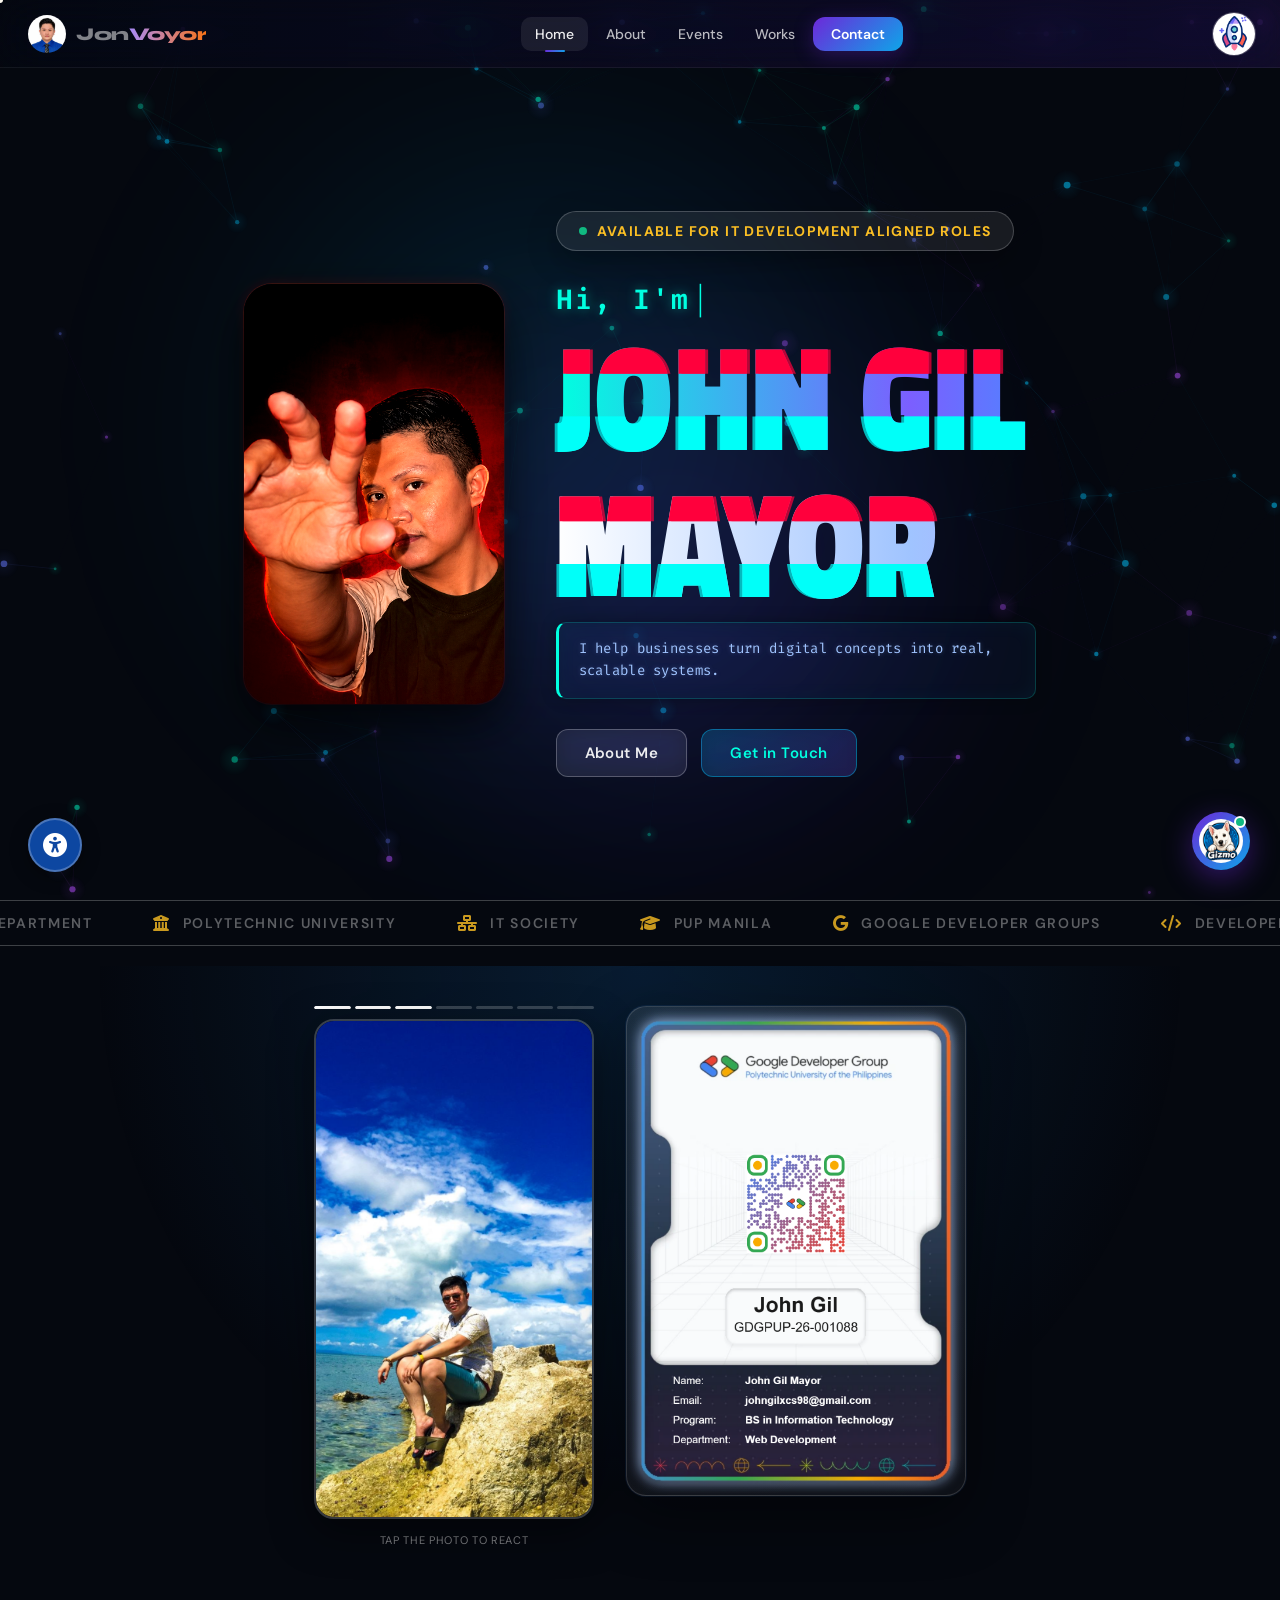
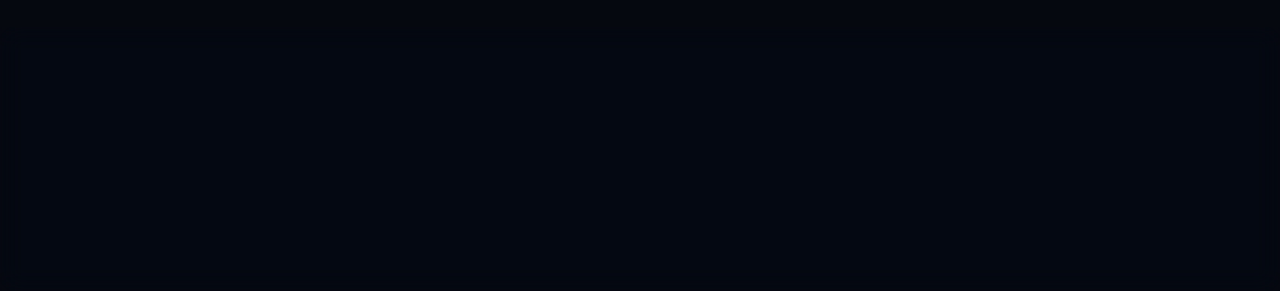
==== index.html @ 03be714b "Update portfolio files and fix folder structure" ====
<!DOCTYPE html>
<html lang="en" data-mode="dev">
<head>
  <meta charset="UTF-8" />
  <meta name="viewport" content="width=device-width, initial-scale=1.0"/>
  <title>John Gil Mayor | BSIT Portfolio</title>
  <meta name="description" content="John Gil Mayor — IT Student at PUP, frontend developer, UI/UX designer, and systems builder."/>
  <link rel="preconnect" href="https://fonts.googleapis.com">
  <link rel="preconnect" href="https://fonts.gstatic.com" crossorigin>
  <link href="https://fonts.googleapis.com/css2?family=DM+Sans:ital,opsz,wght@0,9..40,300;0,9..40,400;0,9..40,500;0,9..40,600;0,9..40,700;1,9..40,300&family=Syne:wght@400;600;700;800&family=Lora:ital,wght@0,400;0,500;0,600;1,400&family=Inter:wght@300;400;500;600&family=Fira+Code:wght@400;500&family=Bebas+Neue&family=Anton&family=Titillium+Web:wght@400;600;700;900&family=Playfair+Display:ital,wght@0,400;0,500;0,600;0,700;0,800;0,900;1,400;1,700&display=swap" rel="stylesheet">
  <link rel="stylesheet" href="https://cdnjs.cloudflare.com/ajax/libs/font-awesome/6.5.0/css/all.min.css" />
  <link rel="stylesheet" href="css/style.css" />
</head>
<body>

  <!-- Filter wrapper — accessibility filters go here, never on body
       so position:fixed elements (widget, toast, cursors) stay anchored -->
  <div id="acc-filter-wrap">

  <!-- ═══════════════════════════════════════
       CUSTOM CURSOR  (Dev Mode only)
  ═══════════════════════════════════════ -->
  <!-- ═══════════════════════════════════════
       TOAST NOTIFICATION (global)
  ═══════════════════════════════════════ -->
  <div id="toastNotif" role="alert" aria-live="polite" aria-atomic="true"></div>

  <div id="cursorDot"   aria-hidden="true"></div>
  <div id="cursorRing"  aria-hidden="true"></div>
  <div id="cursorTrail" aria-hidden="true"></div>

  <!-- ═══════════════════════════════════════
       MODE TRANSITION CURTAIN
  ═══════════════════════════════════════ -->
  <div id="modeCurtain" aria-hidden="true">
    <div class="curtain-top"></div>
    <div class="curtain-bottom"></div>
  </div>

  <!-- ═══════════════════════════════════════
       DEV MODE INTRO OVERLAY — Space Network
  ═══════════════════════════════════════ -->
  <div id="intro" aria-hidden="true">
    <canvas id="introCanvas"></canvas>
    <div class="intro-grid" aria-hidden="true"></div>
    <!-- Warp streaks -->
    <div class="warp-streaks" aria-hidden="true">
      <div class="streak s1"></div><div class="streak s2"></div><div class="streak s3"></div>
      <div class="streak s4"></div><div class="streak s5"></div><div class="streak s6"></div>
      <div class="streak s7"></div><div class="streak s8"></div>
    </div>
    <div class="intro-content">
      <div class="intro-logo-wrap">
        <div class="intro-logo">
          <img src="Images/Logos/rocket.gif" alt="Dev Mode Logo" class="intro-icon" style="width:140px;height:140px;object-fit:cover;border-radius:50%;" />
        </div>
      </div>
      <div class="intro-text-wrap">
        <div class="intro-line"><span class="intro-name">DEV MODE</span></div>
        <div class="intro-line intro-tagline"><span>Initializing workspace...</span></div>
      </div>
      <div class="intro-loader">
        <div class="intro-loader-track">
          <div class="intro-loader-fill" id="introFill"></div>
        </div>
        <span class="intro-pct" id="introPct">0%</span>
      </div>
      <p class="intro-skip" id="introSkip">click anywhere or press any key to skip</p>
    </div>
  </div>

  <!-- ═══════════════════════════════════════
       AIR MODE INTRO OVERLAY — Cloud Drift
  ═══════════════════════════════════════ -->
  <div id="airIntro" aria-hidden="true" style="display: none;">
    <div class="air-intro-sky">
      <div class="cloud-layer cloud-far"></div>
      <div class="cloud-layer cloud-mid"></div>
      <div class="cloud-layer cloud-near"></div>
      <div class="air-sun-glow"></div>
    </div>
    <!-- Flying Paper Airplanes -->
    <div class="paper-planes" aria-hidden="true">
      <svg class="paper-plane pp1" viewBox="0 0 24 24"><path d="M2 21l21-9L2 3v7l15 2-15 2z" fill="rgba(15,29,61,0.35)" stroke="rgba(15,29,61,0.6)" stroke-width="1.2" stroke-linejoin="round"/></svg>
      <svg class="paper-plane pp2" viewBox="0 0 24 24"><path d="M2 21l21-9L2 3v7l15 2-15 2z" fill="rgba(15,29,61,0.25)" stroke="rgba(15,29,61,0.5)" stroke-width="1.2" stroke-linejoin="round"/></svg>
      <svg class="paper-plane pp3" viewBox="0 0 24 24"><path d="M2 21l21-9L2 3v7l15 2-15 2z" fill="rgba(15,29,61,0.3)" stroke="rgba(15,29,61,0.55)" stroke-width="1.2" stroke-linejoin="round"/></svg>
      <svg class="paper-plane pp4" viewBox="0 0 24 24"><path d="M2 21l21-9L2 3v7l15 2-15 2z" fill="rgba(15,29,61,0.2)" stroke="rgba(15,29,61,0.45)" stroke-width="1.2" stroke-linejoin="round"/></svg>
      <svg class="paper-plane pp5" viewBox="0 0 24 24"><path d="M2 21l21-9L2 3v7l15 2-15 2z" fill="rgba(15,29,61,0.28)" stroke="rgba(15,29,61,0.5)" stroke-width="1.2" stroke-linejoin="round"/></svg>
    </div>
    <div class="air-intro-content">
      <svg class="air-intro-icon" viewBox="0 0 24 24" fill="none" stroke="#0f1d3d" stroke-width="1.2" stroke-linecap="round" stroke-linejoin="round">
        <line x1="12" y1="10" x2="12" y2="22" stroke-width="1.5" />
        <g class="windmill-spin">
          <path d="M12 10 L12 2 L16 6 Z" />
          <path d="M12 10 L20 10 L16 14 Z" />
          <path d="M12 10 L12 18 L8 14 Z" />
          <path d="M12 10 L4 10 L8 6 Z" />
          <circle cx="12" cy="10" r="1.5" fill="#0f1d3d" />
        </g>
      </svg>
      <span class="air-intro-text">Air Mode</span>
      <div class="air-intro-loader">
        <div class="air-loader-track">
          <div class="air-loader-fill" id="airIntroFill"></div>
        </div>
        <span class="air-intro-pct" id="airIntroPct">0%</span>
      </div>
      <span class="air-intro-sub">click anywhere or press any key to skip</span>
    </div>
  </div>

  <!-- BACKGROUND CANVAS (Dev Mode) -->
  <canvas id="bgCanvas" aria-hidden="true"></canvas>

  <!-- MOBILE DRAWER -->
  <div class="drawer-overlay" id="drawerOverlay" aria-hidden="true"></div>
  <nav class="drawer" id="drawer" aria-label="Mobile navigation">
    <button class="drawer-close" id="drawerClose" aria-label="Close menu">✕</button>
    <div class="drawer-brand"><span class="jv-jon">Jon</span><span class="jv-voyor">Voyor</span></div>
    <div class="drawer-links" id="drawerLinks">
      <!-- populated by JS based on mode -->
    </div>
  </nav>

  <!-- ═══════════════════════════════════════
       NAVBAR  (shared)
  ═══════════════════════════════════════ -->
  <header class="nav" id="nav">
    <button class="brand jonvoyor-brand" data-tab="home" aria-label="Home — JonVoyor">
      <div class="jv-avatar-wrap">
        <img src="Images/extracted_img_e4da1584.png" alt="John Gil Mayor" class="jv-avatar" />
        <span class="jv-avatar-ring"></span>
      </div>
      <div class="jv-wordmark">
        <span class="jv-jon">Jon</span><span class="jv-voyor">Voyor</span>
        <span class="jv-bar"></span>
      </div>
    </button>

    <!-- Dev Mode nav -->
    <nav class="nav-links dev-nav" aria-label="Dev navigation">
      <button class="nav-tab active" data-tab="home">Home</button>
      <button class="nav-tab" data-tab="about">About</button>
      <button class="nav-tab" data-tab="events">Events</button>
      <button class="nav-tab" data-tab="works">Works</button>
      <button class="nav-tab nav-cta" data-tab="contact">Contact</button>
    </nav>

    <!-- Air Mode nav -->
    <nav class="nav-links air-nav" aria-label="Air navigation">
      <button class="snav-tab active" data-stab="home">Home</button>
      <button class="snav-tab" data-stab="about">About</button>
      <button class="snav-tab" data-stab="works">Works</button>
      <button class="snav-tab snav-cta" data-stab="contact">Contact</button>
    </nav>

    <!-- MODE TOGGLE -->
    <div class="mode-toggle-wrap">
      <button class="mode-toggle tele-btn" id="modeToggle" aria-label="Switch portfolio mode">
        <img src="Images/Logos/rocket.gif" alt="Dev Mode" class="tele-icon icon-dev" style="width:44px;height:44px;object-fit:cover;border-radius:50%;" />
        <svg class="tele-icon icon-air" viewBox="0 0 24 24" fill="none" stroke="currentColor" stroke-width="1.2" stroke-linecap="round" stroke-linejoin="round">
          <line x1="12" y1="10" x2="12" y2="22" stroke-width="1.5" />
          <g class="windmill-spin">
            <path d="M12 10 L12 2 L16 6 Z" />
            <path d="M12 10 L20 10 L16 14 Z" />
            <path d="M12 10 L12 18 L8 14 Z" />
            <path d="M12 10 L4 10 L8 6 Z" />
            <circle cx="12" cy="10" r="1.5" fill="currentColor" />
          </g>
        </svg>
      </button>
    </div>

    <button class="hamburger" id="hamburger" aria-label="Open menu" aria-expanded="false">
      <span></span><span></span><span></span>
    </button>
  </header>

  <!-- ═══════════════════════════════════════
       DEV MODE  — Tab pages
  ═══════════════════════════════════════ -->
  <div id="devMode" class="mode-layer">
    <main class="page-wrap">

      <!-- ── HOME ────────────────────────────── -->
      <section class="tab-panel active" id="tab-home" role="tabpanel">
        <div class="hero-impact" id="devHeroMain">
          <!-- Background Aura Glows & Fire Smoke -->
          <div class="aura-glow" aria-hidden="true">
             <div class="aura-orb aura-red"></div>
             <div class="aura-orb aura-yellow"></div>
             <div class="fire-smoke"></div>
          </div>
          
          <div class="hero-impact-inner">
             <!-- Image on the Left -->
             <div class="impact-image-wrap reveal">
                <img src="Images/Dev Mode pics/Dev Mode Hero pic.png" alt="John Gil Mayor" />
             </div>

             <!-- Text on the Right -->
             <div class="hero-impact-content">
               <div class="impact-chip reveal">
                  <span class="pulse-dot"></span> AVAILABLE FOR IT DEVELOPMENT ALIGNED ROLES
               </div>
               
               <div class="impact-title-group reveal reveal-delay">
                  <div class="hero-hi-typing"><span class="typing-text">Hi, I'm</span><span class="typing-cursor">|</span></div>
                  <h1 class="impact-name impact-name-glitch" data-text-1="JOHN GIL" data-text-2="MAYOR">
                     <span data-text="JOHN GIL">JOHN GIL</span>
                     <span data-text="MAYOR">MAYOR</span>
                  </h1>
               </div>
               
               <!-- Futuristic Screen for Intro Message -->
               <div class="hero-intro-screen reveal reveal-delay">
                 <div class="screen-glass">
                   <div class="screen-scanline"></div>
                   <p class="screen-text">I help businesses turn digital concepts into real, scalable systems.</p>
                 </div>
               </div>
               
               <div class="impact-cta-row reveal reveal-delay-2">
                  <button class="impact-btn-about" data-tab="about">About Me</button>
                  <button class="impact-btn-contact" data-tab="contact">Get in Touch</button>
               </div>
             </div>
          </div>
        </div>

        <!-- Affiliated Organizations Marquee -->
        <div class="affiliates-marquee reveal reveal-delay">
           <div class="marquee-track">
              <div class="marquee-content">
                 <span class="affil-item"><i class="fa-solid fa-graduation-cap"></i> PUP Manila</span>
                 <span class="affil-item"><i class="fa-brands fa-google"></i> Google Developer Groups</span>
                 <span class="affil-item"><i class="fa-solid fa-code"></i> Developer Student Clubs</span>
                 <span class="affil-item"><i class="fa-solid fa-laptop-code"></i> CCIS Department</span>
                 <span class="affil-item"><i class="fa-solid fa-building-columns"></i> Polytechnic University</span>
                 <span class="affil-item"><i class="fa-solid fa-network-wired"></i> IT Society</span>
              </div>
              <div class="marquee-content" aria-hidden="true">
                 <span class="affil-item"><i class="fa-solid fa-graduation-cap"></i> PUP Manila</span>
                 <span class="affil-item"><i class="fa-brands fa-google"></i> Google Developer Groups</span>
                 <span class="affil-item"><i class="fa-solid fa-code"></i> Developer Student Clubs</span>
                 <span class="affil-item"><i class="fa-solid fa-laptop-code"></i> CCIS Department</span>
                 <span class="affil-item"><i class="fa-solid fa-building-columns"></i> Polytechnic University</span>
                 <span class="affil-item"><i class="fa-solid fa-network-wired"></i> IT Society</span>
              </div>
              <div class="marquee-content" aria-hidden="true">
                 <span class="affil-item"><i class="fa-solid fa-graduation-cap"></i> PUP Manila</span>
                 <span class="affil-item"><i class="fa-brands fa-google"></i> Google Developer Groups</span>
                 <span class="affil-item"><i class="fa-solid fa-code"></i> Developer Student Clubs</span>
                 <span class="affil-item"><i class="fa-solid fa-laptop-code"></i> CCIS Department</span>
                 <span class="affil-item"><i class="fa-solid fa-building-columns"></i> Polytechnic University</span>
                 <span class="affil-item"><i class="fa-solid fa-network-wired"></i> IT Society</span>
              </div>
              <div class="marquee-content" aria-hidden="true">
                 <span class="affil-item"><i class="fa-solid fa-graduation-cap"></i> PUP Manila</span>
                 <span class="affil-item"><i class="fa-brands fa-google"></i> Google Developer Groups</span>
                 <span class="affil-item"><i class="fa-solid fa-code"></i> Developer Student Clubs</span>
                 <span class="affil-item"><i class="fa-solid fa-laptop-code"></i> CCIS Department</span>
                 <span class="affil-item"><i class="fa-solid fa-building-columns"></i> Polytechnic University</span>
                 <span class="affil-item"><i class="fa-solid fa-network-wired"></i> IT Society</span>
              </div>
           </div>
        </div>

        <!-- GDG ID Banner at Bottom of Home -->
        <div class="gdg-bottom-banner reveal">
           <!-- GDG Stories Panel (Instagram-style) beside the ID card -->
           <div class="gdg-stories-panel" id="gdgStoriesPanel">
             <div class="gdg-stories-bar" id="gdgStoriesBar">
               <div class="gdg-story-seg active" id="gdgSeg0"><div class="gdg-story-seg-fill" id="gdgFill0"></div></div>
               <div class="gdg-story-seg" id="gdgSeg1"><div class="gdg-story-seg-fill" id="gdgFill1"></div></div>
               <div class="gdg-story-seg" id="gdgSeg2"><div class="gdg-story-seg-fill" id="gdgFill2"></div></div>
               <div class="gdg-story-seg" id="gdgSeg3"><div class="gdg-story-seg-fill" id="gdgFill3"></div></div>
               <div class="gdg-story-seg" id="gdgSeg4"><div class="gdg-story-seg-fill" id="gdgFill4"></div></div>
               <div class="gdg-story-seg" id="gdgSeg5"><div class="gdg-story-seg-fill" id="gdgFill5"></div></div>
               <div class="gdg-story-seg" id="gdgSeg6"><div class="gdg-story-seg-fill" id="gdgFill6"></div></div>
             </div>
             <div class="gdg-stories-image-wrap" id="gdgStoriesImgWrap">
               <div class="gdg-story-img active" id="gdgStory0">
                 <img src="Images/stories/photo_2026-04-23_13-46-05.jpg" alt="Story 1" />
               </div>
               <div class="gdg-story-img" id="gdgStory1">
                 <img src="Images/stories/photo_2026-04-23_13-46-03.jpg" alt="Story 2" />
               </div>
               <div class="gdg-story-img" id="gdgStory2">
                 <img src="Images/stories/photo_2026-04-23_13-45-54.jpg" alt="Story 3" />
               </div>
               <div class="gdg-story-img" id="gdgStory3">
                 <img src="Images/stories/photo_2026-04-23_17-23-05.jpg" alt="Story 4" />
               </div>
               <div class="gdg-story-img" id="gdgStory4">
                 <img src="Images/stories/photo_2026-04-23_13-45-42.jpg" alt="Story 5" />
               </div>
               <div class="gdg-story-img" id="gdgStory5">
                 <img src="Images/stories/photo_2026-04-23_17-56-46.jpg" alt="Story 6" />
               </div>
               <div class="gdg-story-img" id="gdgStory6">
                 <img src="Images/stories/photo_2026-04-23_13-46-00.jpg" alt="Story 7" />
               </div>
               <!-- Hearts flood container -->
               <div class="gdg-heart-flood" id="gdgHeartFlood"></div>
             </div>
             <div class="gdg-stories-label">TAP THE PHOTO TO REACT</div>
           </div>

           <div class="gdg-id-card tilt-card" style="padding: 0; display: flex; flex: none; width: 340px; max-width: 100%;">
              <div class="card-shine"></div>
              <img src="Images/IDs/GDG PUP ID.png" alt="GDG ID" style="width: 100%; height: auto; display: block; border-radius: 20px;" />
           </div>
        </div>
      </section>

      <!-- ── ABOUT + SKILLS ────────────────── -->
      <section class="tab-panel" id="tab-about" role="tabpanel">
        <div class="section-inner">
          <!-- ABOUT SECTION -->
          <div class="section-label reveal">About</div>
          <h2 class="section-title reveal">Who I Am</h2>
          <div class="about-grid">
            <div class="about-card tilt-card reveal">
              <div class="card-shine"></div>
              <div class="about-icon">🎓</div><h3>Background</h3>
              <p>I'm an IT student at <strong>PUP</strong> graduating this year, passionate about building real systems — from barangay digitization platforms to UI/UX dashboards.</p>
            </div>
            <div class="about-card tilt-card reveal reveal-delay">
              <div class="card-shine"></div>
              <div class="about-icon">🛠️</div><h3>What I Build</h3>
              <p>I specialize in <strong>frontend development</strong>, clean UI/UX design, and systems thinking. I love turning complex workflows into intuitive interfaces.</p>
            </div>
            <div class="about-card tilt-card reveal reveal-delay-2">
              <div class="card-shine"></div>
              <div class="about-icon">🎯</div><h3>What's Next</h3>
              <p>Seeking an <strong>internship or junior role</strong> in frontend, systems development, or QA — where I can contribute and grow while learning backend properly.</p>
            </div>
          </div>
          <div class="section-label reveal" style="margin-top:60px">Journey</div>
          <h2 class="section-title reveal">My Timeline</h2>

          <!-- ══════════════════════════════════════════
               SPACE ROADMAP TIMELINE
          ══════════════════════════════════════════ -->
          <div class="space-roadmap" id="spaceRoadmap">

            <!-- Vertical launch beam -->
            <div class="srm-beam">
              <div class="srm-beam-fill" id="srmBeamFill"></div>
            </div>

            <!-- Nodes -->
            <div class="srm-node srm-node--left reveal" data-year="2022">
              <div class="srm-orbit">
                <div class="srm-planet srm-planet--blue">
                  <span class="srm-year">2022</span>
                </div>
                <div class="srm-ring"></div>
                <div class="srm-satellite srm-satellite--ship" aria-hidden="true">🚀</div>
              </div>
              <div class="srm-connector srm-connector--left"></div>
              <div class="srm-card srm-card--left">
                <div class="srm-card-icon">🚀</div>
                <h4>Launch — PUP Parañaque</h4>
                <p>Enrolled in BSIT at the Polytechnic University of the Philippines Parañaque. Began my IT journey — programming fundamentals, networking, and systems thinking.</p>
                <div class="srm-tags"><span>BSIT</span><span>PUP</span><span>Year 1</span></div>
              </div>
            </div>

            <div class="srm-node srm-node--right reveal reveal-delay" data-year="2023">
              <div class="srm-orbit">
                <div class="srm-planet srm-planet--purple">
                  <span class="srm-year">2023</span>
                </div>
                <div class="srm-ring"></div>
                <div class="srm-satellite srm-satellite--sat" aria-hidden="true">🛰️</div>
              </div>
              <div class="srm-connector srm-connector--right"></div>
              <div class="srm-card srm-card--right">
                <div class="srm-card-icon">🛰️</div>
                <h4>First Orbit — Web Foundations</h4>
                <p>Built my first real HTML/CSS/JS projects. Developed CLICKizenship — a civic tech platform for barangay digital services — discovering a passion for UI/UX design.</p>
                <div class="srm-tags"><span>HTML</span><span>CSS</span><span>JS</span><span>UI/UX</span></div>
              </div>
            </div>

            <div class="srm-node srm-node--left reveal reveal-delay" data-year="2024">
              <div class="srm-orbit">
                <div class="srm-planet srm-planet--orange">
                  <span class="srm-year">2024</span>
                </div>
                <div class="srm-ring"></div>
                <div class="srm-satellite srm-satellite--ufo" aria-hidden="true">🛸</div>
              </div>
              <div class="srm-connector srm-connector--left"></div>
              <div class="srm-card srm-card--left">
                <div class="srm-card-icon">🌌</div>
                <h4>Deep Space — Systems & Logistics</h4>
                <p>Completed GlideN'Go (fleet & cold-chain logistics UI), LAKbayGAbayPh (82-province map generator), and OJT Attendance Tracker. Expanded to Python, Flask, and data visualization.</p>
                <div class="srm-tags"><span>Python</span><span>Flask</span><span>Figma</span><span>Data Viz</span></div>
              </div>
            </div>

            <div class="srm-node srm-node--right reveal reveal-delay-2" data-year="2025">
              <div class="srm-orbit">
                <div class="srm-planet srm-planet--cyan">
                  <span class="srm-year">2025</span>
                </div>
                <div class="srm-ring srm-ring--pulse"></div>
                <div class="srm-satellite srm-satellite--comet" aria-hidden="true">☄️</div>
              </div>
              <div class="srm-connector srm-connector--right"></div>
              <div class="srm-card srm-card--right srm-card--active">
                <div class="srm-card-badge">IN PROGRESS</div>
                <div class="srm-card-icon">⚡</div>
                <h4>Capstone Project 1</h4>
                <p>First capstone phase — research, problem definition, and initial system design. Building and presenting a full-scale IT solution with a team.</p>
                <div class="srm-tags"><span>Capstone I</span><span>Research</span><span>Year 4</span></div>
              </div>
            </div>

            <div class="srm-node srm-node--left reveal" data-year="2026">
              <div class="srm-orbit">
                <div class="srm-planet srm-planet--gold srm-planet--glow">
                  <span class="srm-year">2026</span>
                </div>
                <div class="srm-ring srm-ring--double"></div>
                <div class="srm-satellite srm-satellite--star" aria-hidden="true">⭐</div>
              </div>
              <div class="srm-connector srm-connector--left"></div>
              <div class="srm-card srm-card--left srm-card--final">
                <div class="srm-card-badge srm-card-badge--gold">MISSION COMPLETE</div>
                <div class="srm-card-icon">🎓</div>
                <h4>Capstone Project 2 &amp; Graduation</h4>
                <p>Final capstone — full system deployment and defense. Graduating with a BSIT degree from PUP Parañaque, ready to launch as a junior developer or IT professional.</p>
                <div class="srm-tags"><span>Capstone II</span><span>BSIT Graduate</span><span>PUP 2026</span></div>
              </div>
            </div>

            <!-- Destination — Earth Landing -->
            <div class="srm-destination">
              <div class="srm-earth-scene">

                <!-- Rocket descending from above -->
                <div class="srm-earth-space">
                  <div class="srm-rocket-descent">🚀</div>
                </div>

                <!-- Earth globe with orbit ring -->
                <div class="srm-earth-wrap">
                  <div class="srm-earth"></div>
                  <div class="srm-earth-orbit"></div>
                  <div class="srm-earth-ripples">
                    <span class="srm-ripple"></span>
                    <span class="srm-ripple"></span>
                    <span class="srm-ripple"></span>
                  </div>
                </div>

                <!-- Label -->
                <div class="srm-earth-text">
                  <div class="srm-earth-title">More Projects to Develop Soon</div>
                  <div class="srm-earth-sub">// returning to Earth · mission continues</div>
                </div>

              </div>
            </div>

          </div><!-- /space-roadmap -->

          <!-- ── SKILLS SECTION (inside About tab) ── -->
          <div class="skills-divider reveal"></div>
          <div class="section-label reveal" style="margin-top:60px">Skills</div>
          <h2 class="section-title reveal">My Toolkit</h2>
          <p class="section-sub reveal">Tools and technologies I use to build and learn fast.</p>

          <div class="toolkit-columns">
            <div class="toolkit-col-left">
              <!-- ── Run Code Skills Analyzer (Python trick) ── -->
              <div class="run-code-viewer reveal" id="runCodeViewer">
            <!-- Toolbar -->
            <div class="rca-toolbar">
              <div class="rca-dots">
                <span class="py-dot py-red"></span>
                <span class="py-dot py-yellow"></span>
                <span class="py-dot py-green"></span>
              </div>
              <span class="rca-filename">skills_analyzer.py</span>
              <button class="rca-run-btn" id="runCodeBtn" aria-label="Run Python skills analyzer">
                <svg class="rca-play-icon" viewBox="0 0 24 24" fill="currentColor" width="12" height="12"><polygon points="5,3 19,12 5,21"/></svg>
                <span id="runCodeLabel">Run Code</span>
              </button>
            </div>

            <!-- Python source code (always visible) -->
            <pre class="rca-code"><code><span class="py-comment"># skills_analyzer.py — John Gil Mayor</span>
<span class="py-comment"># Proficiency Scanner · Portfolio v5.0</span>

<span class="py-kw">import</span> time

<span class="py-comment"># Define skill proficiency data</span>
skills = {
    <span class="py-str">"HTML"</span>:        <span class="py-num">90</span>,
    <span class="py-str">"CSS"</span>:         <span class="py-num">80</span>,
    <span class="py-str">"JavaScript"</span>:  <span class="py-num">70</span>,
    <span class="py-str">"PHP"</span>:         <span class="py-num">80</span>,
    <span class="py-str">"MySQL"</span>:       <span class="py-num">70</span>,
    <span class="py-str">"C++"</span>:         <span class="py-num">30</span>,
    <span class="py-str">"Python"</span>:      <span class="py-num">70</span>,
}

<span class="py-kw">def</span> <span class="py-builtin">analyze</span>(data):
    <span class="py-builtin">print</span>(<span class="py-str">"→ Loading skill dataset..."</span>)
    time.sleep(<span class="py-num">0.4</span>)
    <span class="py-builtin">print</span>(<span class="py-str">f"→ Found {<span class='py-builtin'>len</span>(data)} languages."</span>)
    time.sleep(<span class="py-num">0.3</span>)
    <span class="py-builtin">print</span>(<span class="py-str">"→ Computing proficiency scores..."</span>)
    time.sleep(<span class="py-num">0.5</span>)
    <span class="py-kw">for</span> lang, score <span class="py-kw">in</span> data.items():
        bar = <span class="py-str">"█"</span> * (score // <span class="py-num">10</span>) + <span class="py-str">"░"</span> * (<span class="py-num">10</span> - score // <span class="py-num">10</span>)
        <span class="py-builtin">print</span>(<span class="py-str">f"  {lang:<span class='py-num'>12</span>} [{bar}] {score}%"</span>)
    <span class="py-builtin">print</span>(<span class="py-str">"\n✅ Analysis complete! Rendering visuals..."</span>)

analyze(skills)</code></pre>

            <!-- Terminal output (injected by JS) -->
            <div class="rca-terminal" id="rcaTerminal" hidden>
              <div class="rca-term-bar">
                <span>● Terminal</span>
                <span class="rca-term-path">~/portfolio $ python skills_analyzer.py</span>
              </div>
              <div class="rca-term-body" id="rcaTermBody"></div>
            </div>
          </div>

            </div> <!-- end toolkit-col-left -->
            <div class="toolkit-col-right">
              <!-- Skills Grid — locked until Run Code fires -->
              <div class="skills-grid" id="skillsGrid" style="margin-top: 0;">
            <div class="skill-item skill-locked reveal">
              <div class="skill-header">
                <img class="skill-logo" src="https://cdn.jsdelivr.net/gh/devicons/devicon/icons/html5/html5-original.svg" alt="HTML5" />
                <span class="skill-name">HTML</span>
                <span class="skill-pct" data-pct="90">—</span>
              </div>
              <div class="skill-track"><div class="skill-fill" data-width="90"></div></div>
            </div>
            <div class="skill-item skill-locked reveal reveal-delay">
              <div class="skill-header">
                <img class="skill-logo" src="https://cdn.jsdelivr.net/gh/devicons/devicon/icons/css3/css3-original.svg" alt="CSS3" />
                <span class="skill-name">CSS</span>
                <span class="skill-pct" data-pct="80">—</span>
              </div>
              <div class="skill-track"><div class="skill-fill" data-width="80"></div></div>
            </div>
            <div class="skill-item skill-locked reveal reveal-delay-2">
              <div class="skill-header">
                <img class="skill-logo" src="https://cdn.jsdelivr.net/gh/devicons/devicon/icons/javascript/javascript-original.svg" alt="JavaScript" />
                <span class="skill-name">JavaScript</span>
                <span class="skill-pct" data-pct="70">—</span>
              </div>
              <div class="skill-track"><div class="skill-fill" data-width="70"></div></div>
            </div>
            <div class="skill-item skill-locked reveal">
              <div class="skill-header">
                <img class="skill-logo" src="https://cdn.jsdelivr.net/gh/devicons/devicon/icons/php/php-original.svg" alt="PHP" />
                <span class="skill-name">PHP</span>
                <span class="skill-pct" data-pct="80">—</span>
              </div>
              <div class="skill-track"><div class="skill-fill" data-width="80"></div></div>
            </div>
            <div class="skill-item skill-locked reveal reveal-delay">
              <div class="skill-header">
                <img class="skill-logo" src="https://cdn.jsdelivr.net/gh/devicons/devicon/icons/mysql/mysql-original.svg" alt="MySQL" />
                <span class="skill-name">MySQL</span>
                <span class="skill-pct" data-pct="70">—</span>
              </div>
              <div class="skill-track"><div class="skill-fill" data-width="70"></div></div>
            </div>
            <div class="skill-item skill-locked reveal reveal-delay-2">
              <div class="skill-header">
                <img class="skill-logo" src="https://cdn.jsdelivr.net/gh/devicons/devicon/icons/cplusplus/cplusplus-original.svg" alt="C++" />
                <span class="skill-name">C++</span>
                <span class="skill-pct" data-pct="30">—</span>
              </div>
              <div class="skill-track"><div class="skill-fill" data-width="30"></div></div>
            </div>
            <div class="skill-item skill-locked reveal" style="grid-column:1/-1;max-width:50%;margin:0 auto;width:100%">
              <div class="skill-header">
                <img class="skill-logo" src="https://cdn.jsdelivr.net/gh/devicons/devicon/icons/python/python-original.svg" alt="Python" />
                <span class="skill-name">Python</span>
                <span class="skill-pct" data-pct="70">—</span>
              </div>
              <div class="skill-track"><div class="skill-fill" data-width="70"></div></div>
            </div>
          </div>
            </div> <!-- end toolkit-col-right -->
          </div> <!-- end toolkit-columns -->

          <!-- Cisco Badges -->
          <div class="section-label reveal" style="margin-top:52px">Certifications</div>
          <h3 class="subsection-title reveal">Cisco Badges</h3>
          <div class="cisco-badges-row reveal">
            <div class="cisco-badge-sq img-placeholder" title="Cisco Badge 1 — Replace with your badge">
              <i class="fa-solid fa-certificate"></i>
              <span>Cisco Badge 1</span>
            </div>
            <div class="cisco-badge-sq img-placeholder" title="Cisco Badge 2 — Replace with your badge">
              <i class="fa-solid fa-certificate"></i>
              <span>Cisco Badge 2</span>
            </div>
            <div class="cisco-badge-sq img-placeholder" title="Cisco Badge 3 — Replace with your badge">
              <i class="fa-solid fa-certificate"></i>
              <span>Cisco Badge 3</span>
            </div>
          </div>

          <!-- Languages Carousel -->
          <div class="section-label reveal" style="margin-top:52px">Languages</div>
          <h3 class="subsection-title reveal">My Tech Stack</h3>
          <div class="org-carousel-wrap reveal">
            <div class="org-carousel" id="orgCarousel">
              <div class="org-item">
                <div class="org-logo"><img src="https://cdn.jsdelivr.net/gh/devicons/devicon/icons/html5/html5-original.svg" width="22" height="22" alt="HTML5" /></div>
                <span>HTML5</span>
              </div>
              <div class="org-item">
                <div class="org-logo"><img src="https://cdn.jsdelivr.net/gh/devicons/devicon/icons/css3/css3-original.svg" width="22" height="22" alt="CSS3" /></div>
                <span>CSS3</span>
              </div>
              <div class="org-item">
                <div class="org-logo"><img src="https://cdn.jsdelivr.net/gh/devicons/devicon/icons/javascript/javascript-original.svg" width="22" height="22" alt="JavaScript" /></div>
                <span>JavaScript</span>
              </div>
              <div class="org-item">
                <div class="org-logo"><img src="https://cdn.jsdelivr.net/gh/devicons/devicon/icons/php/php-original.svg" width="22" height="22" alt="PHP" /></div>
                <span>PHP</span>
              </div>
              <div class="org-item">
                <div class="org-logo"><img src="https://cdn.jsdelivr.net/gh/devicons/devicon/icons/mysql/mysql-original.svg" width="22" height="22" alt="MySQL" /></div>
                <span>MySQL</span>
              </div>
              <div class="org-item">
                <div class="org-logo"><img src="https://cdn.jsdelivr.net/gh/devicons/devicon/icons/cplusplus/cplusplus-original.svg" width="22" height="22" alt="C++" /></div>
                <span>C++</span>
              </div>
              <div class="org-item">
                <div class="org-logo"><img src="https://cdn.jsdelivr.net/gh/devicons/devicon/icons/python/python-original.svg" width="22" height="22" alt="Python" /></div>
                <span>Python</span>
              </div>
              <div class="org-item">
                <div class="org-logo"><img src="https://cdn.jsdelivr.net/gh/devicons/devicon/icons/nextjs/nextjs-original.svg" width="22" height="22" alt="Next.js" /></div>
                <span>Next.js</span>
              </div>
              <div class="org-item">
                <div class="org-logo"><img src="https://cdn.jsdelivr.net/gh/devicons/devicon/icons/react/react-original.svg" width="22" height="22" alt="React" /></div>
                <span>React</span>
              </div>
              <div class="org-item">
                <div class="org-logo"><img src="https://cdn.jsdelivr.net/gh/devicons/devicon/icons/tailwindcss/tailwindcss-original.svg" width="22" height="22" alt="Tailwind CSS" /></div>
                <span>Tailwind CSS</span>
              </div>
              <div class="org-item">
                <div class="org-logo"><img src="https://cdn.jsdelivr.net/gh/devicons/devicon/icons/git/git-original.svg" width="22" height="22" alt="Git" /></div>
                <span>Git</span>
              </div>
              <!-- Duplicates for infinite loop -->
              <div class="org-item" aria-hidden="true">
                <div class="org-logo"><img src="https://cdn.jsdelivr.net/gh/devicons/devicon/icons/html5/html5-original.svg" width="22" height="22" alt="" /></div>
                <span>HTML5</span>
              </div>
              <div class="org-item" aria-hidden="true">
                <div class="org-logo"><img src="https://cdn.jsdelivr.net/gh/devicons/devicon/icons/css3/css3-original.svg" width="22" height="22" alt="" /></div>
                <span>CSS3</span>
              </div>
              <div class="org-item" aria-hidden="true">
                <div class="org-logo"><img src="https://cdn.jsdelivr.net/gh/devicons/devicon/icons/javascript/javascript-original.svg" width="22" height="22" alt="" /></div>
                <span>JavaScript</span>
              </div>
              <div class="org-item" aria-hidden="true">
                <div class="org-logo"><img src="https://cdn.jsdelivr.net/gh/devicons/devicon/icons/php/php-original.svg" width="22" height="22" alt="" /></div>
                <span>PHP</span>
              </div>
              <div class="org-item" aria-hidden="true">
                <div class="org-logo"><img src="https://cdn.jsdelivr.net/gh/devicons/devicon/icons/mysql/mysql-original.svg" width="22" height="22" alt="" /></div>
                <span>MySQL</span>
              </div>
              <div class="org-item" aria-hidden="true">
                <div class="org-logo"><img src="https://cdn.jsdelivr.net/gh/devicons/devicon/icons/cplusplus/cplusplus-original.svg" width="22" height="22" alt="" /></div>
                <span>C++</span>
              </div>
              <div class="org-item" aria-hidden="true">
                <div class="org-logo"><img src="https://cdn.jsdelivr.net/gh/devicons/devicon/icons/python/python-original.svg" width="22" height="22" alt="" /></div>
                <span>Python</span>
              </div>
              <div class="org-item" aria-hidden="true">
                <div class="org-logo"><img src="https://cdn.jsdelivr.net/gh/devicons/devicon/icons/nextjs/nextjs-original.svg" width="22" height="22" alt="" /></div>
                <span>Next.js</span>
              </div>
              <div class="org-item" aria-hidden="true">
                <div class="org-logo"><img src="https://cdn.jsdelivr.net/gh/devicons/devicon/icons/react/react-original.svg" width="22" height="22" alt="" /></div>
                <span>React</span>
              </div>
              <div class="org-item" aria-hidden="true">
                <div class="org-logo"><img src="https://cdn.jsdelivr.net/gh/devicons/devicon/icons/tailwindcss/tailwindcss-original.svg" width="22" height="22" alt="" /></div>
                <span>Tailwind CSS</span>
              </div>
              <div class="org-item" aria-hidden="true">
                <div class="org-logo"><img src="https://cdn.jsdelivr.net/gh/devicons/devicon/icons/git/git-original.svg" width="22" height="22" alt="" /></div>
                <span>Git</span>
              </div>
            </div>
          </div>

          <div class="section-label reveal" style="margin-top:48px">Also familiar with</div>
          <div class="tag-cloud reveal">
            <span class="tag">Git &amp; GitHub</span><span class="tag">Figma</span><span class="tag">Responsive Design</span>
            <span class="tag">Data Science</span><span class="tag">QA Testing</span><span class="tag">Linux Basics</span>
            <span class="tag">REST APIs</span><span class="tag">Agile / Scrum</span>
          </div>
        </div>
      </section>

      <!-- ── EVENTS ────────────────────────── -->
      <section class="tab-panel" id="tab-events" role="tabpanel">
        <div class="section-inner">
          <div class="section-label reveal">Photo Ops</div>
          <h2 class="section-title reveal">Events Gallery</h2>
          <p class="section-sub reveal">Moments from academic and tech events I attended.</p>

          <!-- Event 1: Research Colloquium 2026 -->
          <div class="event-block reveal">
            <div class="event-header">
              <div class="event-icon">🔬</div>
              <div>
                <h3 class="event-title">Research Colloquium 2026</h3>
                <span class="event-date">PUP Paranaque Campus</span>
              </div>
            </div>
            <div class="event-photos">
              <div class="event-photo-card">
                <img src="Images/extracted_img_5395bd71.jpg" alt="Research Colloquium 2026 — Moment 1" style="width:100%;height:200px;object-fit:cover;border-radius:10px;" />
                <p class="event-photo-cap">Research Colloquium 2026 — Moment 1</p>
              </div>
              <div class="event-photo-card">
                <img src="Images/extracted_img_b19133fc.jpg" alt="Research Colloquium 2026 — Moment 2" style="width:100%;height:200px;object-fit:cover;border-radius:10px;" />
                <p class="event-photo-cap">Research Colloquium 2026 — Moment 2</p>
              </div>
              <div class="event-photo-card">
                <img src="Images/extracted_img_36262acd.jpg" alt="Research Colloquium 2026 — Moment 3" style="width:100%;height:200px;object-fit:cover;border-radius:10px;" />
                <p class="event-photo-cap">Research Colloquium 2026 — Moment 3</p>
              </div>
            </div>
          </div>

          <!-- Event 2: Cosmos 2026 -->
          <div class="event-block reveal reveal-delay">
            <div class="event-header">
              <div class="event-icon">🌌</div>
              <div>
                <h3 class="event-title">Cosmos 2026</h3>
                <span class="event-date">PUP Manila</span>
              </div>
            </div>
            <div class="event-photos">
              <div class="event-photo-card">
                <img src="Images/extracted_img_f4d95a25.jpg" alt="Cosmos 2026 — Moment 1" style="width:100%;height:200px;object-fit:cover;border-radius:10px;" />
                <p class="event-photo-cap">Cosmos 2026 — Moment 1</p>
              </div>
              <div class="event-photo-card">
                <img src="Images/extracted_img_e88f74c7.jpg" alt="Cosmos 2026 — Moment 2" style="width:100%;height:200px;object-fit:cover;border-radius:10px;" />
                <p class="event-photo-cap">Cosmos 2026 — Moment 2</p>
              </div>
              <div class="event-photo-card">
                <img src="Images/extracted_img_d09ce5f1.jpg" alt="Cosmos 2026 — Moment 3" style="width:100%;height:200px;object-fit:cover;border-radius:10px;" />
                <p class="event-photo-cap">Cosmos 2026 — Moment 3</p>
              </div>
            </div>
          </div>

          <!-- Event 3: Stellar Bootcamp 2026 -->
          <div class="event-block reveal reveal-delay-2">
            <div class="event-header">
              <div class="event-icon">⭐</div>
              <div>
                <h3 class="event-title">Stellar Bootcamp 2026</h3>
                <span class="event-date">White Cloak Technologies Inc., Ortigas Center, Pasig City</span>
              </div>
            </div>
            <div class="event-photos">
              <div class="event-photo-card">
                <img src="Images/extracted_img_939dd785.jpg" alt="Stellar Bootcamp 2026 — Moment 1" style="width:100%;height:200px;object-fit:cover;border-radius:10px;" />
                <p class="event-photo-cap">Stellar Bootcamp 2026 — Moment 1</p>
              </div>
              <div class="event-photo-card">
                <img src="Images/extracted_img_e0d4a059.jpg" alt="Stellar Bootcamp 2026 — Moment 2" style="width:100%;height:200px;object-fit:cover;border-radius:10px;" />
                <p class="event-photo-cap">Stellar Bootcamp 2026 — Moment 2</p>
              </div>
              <div class="event-photo-card">
                <img src="Images/extracted_img_914ccf83.jpg" alt="Stellar Bootcamp 2026 — Moment 3" style="width:100%;height:200px;object-fit:cover;border-radius:10px;" />
                <p class="event-photo-cap">Stellar Bootcamp 2026 — Moment 3</p>
              </div>
            </div>
          </div>
        </div>
      </section>

      <!-- ── WORKS ────────────────────────── -->
      <section class="tab-panel" id="tab-works" role="tabpanel">
        <div class="section-inner">
          <div class="section-label reveal">Works</div>
          <h2 class="section-title reveal">Projects &amp; Works</h2>
          <p class="section-sub reveal">Real builds, academic projects, and ongoing experiments.</p>

          <!-- PINNED ZONE (Dev Mode) -->
          <div class="dev-pinned-zone" id="devPinnedZone" style="display:none;">
            <div class="dev-pinned-label"><span class="dev-pin-icon-label">📌</span> Pinned to Top</div>
            <div class="dev-pinned-list" id="devPinnedList"></div>
          </div>

          <div class="projects-grid" id="devProjectsGrid">

            <!-- 1. CLICKizenship -->
            <article class="project-card dev-proj-card reveal" data-pid="clickizenship">
              <div class="project-glow"></div>
              <button class="proj-pin-btn" aria-label="Pin project" title="Pin to top" onclick="toggleDevPin(this,'clickizenship')">
                <svg viewBox="0 0 24 24" fill="none" stroke="currentColor" stroke-width="2" stroke-linecap="round" stroke-linejoin="round"><path d="M12 2l2.4 7.4H22l-6.2 4.5 2.4 7.4L12 17.3l-6.2 4L8.2 13.9 2 9.4h7.6z"/></svg>
              </button>
              <div class="proj-imgs-strip">
                <img src="Images/Project Pictures/CLICKizenship  (3).png" alt="CLICKizenship screenshot 1" class="proj-img-clickable" />
                <img src="Images/Project Pictures/CLICKizenship  (1).png" alt="CLICKizenship screenshot 2" class="proj-img-clickable" />
                <img src="Images/Project Pictures/CLICKizenship  (2).png" alt="CLICKizenship screenshot 3" class="proj-img-clickable" />
                <img src="Images/Project Pictures/CLICKizenship  (4).png" alt="CLICKizenship screenshot 4" class="proj-img-clickable" />
              </div>
              <div class="proj-imgs-hint"><svg viewBox="0 0 24 24" width="11" height="11" fill="none" stroke="currentColor" stroke-width="2"><path d="M15 3h6v6M9 21H3v-6M21 3l-7 7M3 21l7-7"/></svg> tap image to expand</div>
              <div class="project-top">
                <div class="project-badge">Featured</div>
                <div class="project-tags"><span>HTML</span><span>CSS</span><span>JS</span></div>
              </div>
              <h3>CLICKizenship</h3>
              <p class="proj-subtitle">Barangay DigiServices Request System</p>
              <p>Civic tech platform digitizing barangay government services with request modules, and clean form UX for local government use.</p>
            </article>

            <!-- 2. GlideN'Go -->
            <article class="project-card dev-proj-card reveal" data-pid="glidego">
              <div class="project-glow"></div>
              <button class="proj-pin-btn" aria-label="Pin project" title="Pin to top" onclick="toggleDevPin(this,'glidego')">
                <svg viewBox="0 0 24 24" fill="none" stroke="currentColor" stroke-width="2" stroke-linecap="round" stroke-linejoin="round"><path d="M12 2l2.4 7.4H22l-6.2 4.5 2.4 7.4L12 17.3l-6.2 4L8.2 13.9 2 9.4h7.6z"/></svg>
              </button>
              <div class="proj-imgs-strip">
                <img src="Images/Project Pictures/GlideN'Go (1).png" alt="GlideN'Go screenshot 1" class="proj-img-clickable" />
                <img src="Images/Project Pictures/GlideN'Go (2).png" alt="GlideN'Go screenshot 2" class="proj-img-clickable" />
                <img src="Images/Project Pictures/GlideN'Go (3).png" alt="GlideN'Go screenshot 3" class="proj-img-clickable" />
              </div>
              <div class="proj-imgs-hint"><svg viewBox="0 0 24 24" width="11" height="11" fill="none" stroke="currentColor" stroke-width="2"><path d="M15 3h6v6M9 21H3v-6M21 3l-7 7M3 21l7-7"/></svg> tap image to expand</div>
              <div class="project-top">
                <div class="project-tags"><span>UI/UX</span><span>Figma</span><span>Logistics</span></div>
              </div>
              <h3>GlideN'Go</h3>
              <p class="proj-subtitle">Professional Fleet &amp; Cold-Chain Logistics</p>
              <p>A logistics management platform UI for professional fleet operations and cold-chain delivery tracking with real-time route monitoring and status dashboards.</p>
            </article>

            <!-- 3. LAKbayGAbayPh -->
            <article class="project-card dev-proj-card reveal reveal-delay" data-pid="lakbay">
              <div class="project-glow"></div>
              <button class="proj-pin-btn" aria-label="Pin project" title="Pin to top" onclick="toggleDevPin(this,'lakbay')">
                <svg viewBox="0 0 24 24" fill="none" stroke="currentColor" stroke-width="2" stroke-linecap="round" stroke-linejoin="round"><path d="M12 2l2.4 7.4H22l-6.2 4.5 2.4 7.4L12 17.3l-6.2 4L8.2 13.9 2 9.4h7.6z"/></svg>
              </button>
              <div class="proj-imgs-strip">
                <img src="Images/Project Pictures/LAKbayGAbayPh (1).png" alt="LAKbayGAbayPh screenshot 1" class="proj-img-clickable" />
                <img src="Images/Project Pictures/LAKbayGAbayPh (2).png" alt="LAKbayGAbayPh screenshot 2" class="proj-img-clickable" />
                <img src="Images/Project Pictures/LAKbayGAbayPh (3).png" alt="LAKbayGAbayPh screenshot 3" class="proj-img-clickable" />
                <img src="Images/Project Pictures/LAKbayGAbayPh (4).png" alt="LAKbayGAbayPh screenshot 4" class="proj-img-clickable" />
              </div>
              <div class="proj-imgs-hint"><svg viewBox="0 0 24 24" width="11" height="11" fill="none" stroke="currentColor" stroke-width="2"><path d="M15 3h6v6M9 21H3v-6M21 3l-7 7M3 21l7-7"/></svg> tap image to expand</div>
              <div class="project-top">
                <div class="project-tags"><span>Python</span><span>Maps</span><span>Data</span></div>
              </div>
              <h3>LAKbayGAbayPh</h3>
              <p class="proj-subtitle">Traversing Project 82 — MapaSayo Generator</p>
              <p>A data-driven map generator traversing all 82 provinces of the Philippines, creating personalized travel itinerary maps with route visualization and cultural highlights.</p>
            </article>

            <!-- 4. OJT Attendance Tracker -->
            <article class="project-card dev-proj-card reveal reveal-delay-2" data-pid="ojt">
              <div class="project-glow"></div>
              <button class="proj-pin-btn" aria-label="Pin project" title="Pin to top" onclick="toggleDevPin(this,'ojt')">
                <svg viewBox="0 0 24 24" fill="none" stroke="currentColor" stroke-width="2" stroke-linecap="round" stroke-linejoin="round"><path d="M12 2l2.4 7.4H22l-6.2 4.5 2.4 7.4L12 17.3l-6.2 4L8.2 13.9 2 9.4h7.6z"/></svg>
              </button>
              <div class="proj-imgs-strip">
                <img src="Images/Project Pictures/OJT ATS (3).png" alt="OJT Tracker screenshot 1" class="proj-img-clickable" />
                <img src="Images/Project Pictures/OJT ATS (1).png" alt="OJT Tracker screenshot 2" class="proj-img-clickable" />
                <img src="Images/Project Pictures/OJT ATS (2).png" alt="OJT Tracker screenshot 3" class="proj-img-clickable" />
                <img src="Images/Project Pictures/OJT ATS (4).png" alt="OJT Tracker screenshot 4" class="proj-img-clickable" />
              </div>
              <div class="proj-imgs-hint"><svg viewBox="0 0 24 24" width="11" height="11" fill="none" stroke="currentColor" stroke-width="2"><path d="M15 3h6v6M9 21H3v-6M21 3l-7 7M3 21l7-7"/></svg> tap image to expand</div>
              <div class="project-top">
                <div class="project-tags"><span>Python</span><span>Flask</span><span>QR</span></div>
              </div>
              <h3>OJT Attendance Tracker</h3>
              <p class="proj-subtitle">OJT Attendance Tracker System</p>
              <p>A QR-code based OJT attendance management system with real-time logging, reporting dashboard, and admin controls.</p>
            </article>

            <!-- 5. Passfolio in One -->
            <article class="project-card dev-proj-card reveal" data-pid="passfolio">
              <div class="project-glow"></div>
              <button class="proj-pin-btn" aria-label="Pin project" title="Pin to top" onclick="toggleDevPin(this,'passfolio')">
                <svg viewBox="0 0 24 24" fill="none" stroke="currentColor" stroke-width="2" stroke-linecap="round" stroke-linejoin="round"><path d="M12 2l2.4 7.4H22l-6.2 4.5 2.4 7.4L12 17.3l-6.2 4L8.2 13.9 2 9.4h7.6z"/></svg>
              </button>
              <div class="proj-imgs-strip">
                <img src="Images/Project Pictures/PassFolio (1).png" alt="Passfolio screenshot 1" class="proj-img-clickable" />
                <img src="Images/Project Pictures/PassFolio (3).png" alt="Passfolio screenshot 2" class="proj-img-clickable" />
                <img src="Images/Project Pictures/PassFolio (4).png" alt="Passfolio screenshot 3" class="proj-img-clickable" />
                <img src="Images/Project Pictures/PassFolio (2).png" alt="Passfolio screenshot 4" class="proj-img-clickable" />
              </div>
              <div class="proj-imgs-hint"><svg viewBox="0 0 24 24" width="11" height="11" fill="none" stroke="currentColor" stroke-width="2"><path d="M15 3h6v6M9 21H3v-6M21 3l-7 7M3 21l7-7"/></svg> tap image to expand</div>
              <div class="project-top">
                <div class="project-tags"><span>HTML</span><span>CSS</span><span>JS</span></div>
              </div>
              <h3>Passfolio in One</h3>
              <p class="proj-subtitle">Passport-Style Portfolio</p>
              <p>A passport-style personal portfolio featuring a travel-themed layout with achievement stamps, visa-page skills, and trip logs as career milestones.</p>
            </article>

          </div>
        </div>
      </section>

      <!-- ── CONTACT ──────────────────────── -->
      <section class="tab-panel" id="tab-contact" role="tabpanel" style="position: relative; padding-bottom: 120px;">
        
        <!-- Cyber-Network Globe Background -->
        <div class="contact-globe-container">
          <canvas id="contactGlobe"></canvas>
        </div>

        <div class="section-inner" style="position: relative; z-index: 2; padding-top: 20px;">
          <div class="section-label reveal">Contact</div>
          <h2 class="section-title reveal">Let's Connect</h2>
          <p class="section-sub reveal">Open to internships, collaborations, and junior roles.</p>
          <div class="contact-grid">
            <div class="contact-info tilt-card reveal">
              <h3>Reach me directly</h3>
              <p class="contact-desc">Feel free to reach out via email or connect on GitHub and LinkedIn.</p>
              <div class="contact-links">
                <a href="mailto:jmayor.devhub@gmail.com" class="clink"><span class="clink-icon">✉️</span><div><span class="clink-label">Email</span><span class="clink-value">jmayor.devhub@gmail.com</span></div><span class="clink-arrow">↗</span></a>
                <a href="https://github.com/JGIL-22" target="_blank" rel="noopener" class="clink"><span class="clink-icon">🐙</span><div><span class="clink-label">GitHub</span><span class="clink-value">github.com/JGIL-22</span></div><span class="clink-arrow">↗</span></a>
                <a href="https://www.linkedin.com/in/johngil-mayor22/" target="_blank" rel="noopener" class="clink"><span class="clink-icon">💼</span><div><span class="clink-label">LinkedIn</span><span class="clink-value">linkedin.com/in/johngil-mayor22/</span></div><span class="clink-arrow">↗</span></a>
              </div>
            </div>
            <form class="contact-form tilt-card reveal reveal-delay" id="devContactForm" novalidate>
              <div class="form-row">
                <div class="form-field"><label for="fname">Full Name</label><input id="fname" type="text" placeholder="Your name" required autocomplete="name"/></div>
                <div class="form-field"><label for="femail">Email Address</label><input id="femail" type="email" placeholder="@gmail.com / @outlook.com" required autocomplete="email"/></div>
              </div>
              <div class="form-field"><label for="fsubject">Subject</label><input id="fsubject" type="text" placeholder="Subject of your message" required /></div>
              <div class="form-field"><label for="fmsg">Message</label><textarea id="fmsg" placeholder="Write your message here..." required></textarea></div>
              <button type="submit" class="btn-primary full contact-submit-btn btn-steady">Send Message</button>

            </form>
          </div>
        </div>
      </section>

    </main>

    <!-- DEV FOOTER -->
    <footer class="footer dev-footer">
      <div class="footer-inner">
        <div class="footer-brand"><span class="brand-mark small">JG</span><span>John Gil Mayor</span></div>
        <p class="footer-sub">BSIT · PUP · Built with HTML, CSS &amp; JS</p>
        <div class="footer-links">
          <button class="ftab" data-tab="home">Home</button>
          <button class="ftab" data-tab="about">About</button>
          <button class="ftab" data-tab="events">Events</button>
          <button class="ftab" data-tab="works">Works</button>
          <button class="ftab" data-tab="contact">Contact</button>
        </div>
        <div class="footer-social">
          <a href="https://www.facebook.com/JgTrek/" target="_blank" rel="noopener" class="social-link" aria-label="Facebook">
            <i class="fa-brands fa-facebook-f"></i>
          </a>
          <a href="https://www.instagram.com/jm_voyor/" target="_blank" rel="noopener" class="social-link" aria-label="Instagram">
            <i class="fa-brands fa-instagram"></i>
          </a>
          <a href="https://www.linkedin.com/in/johngil-mayor22/" target="_blank" rel="noopener" class="social-link" aria-label="LinkedIn">
            <i class="fa-brands fa-linkedin-in"></i>
          </a>
          <a href="https://github.com/JGIL-22" target="_blank" rel="noopener" class="social-link" aria-label="GitHub">
            <i class="fa-brands fa-github"></i>
          </a>
        </div>
        <div class="footer-address">
          <i class="fa-solid fa-location-dot"></i>
          <span>Paranaque City, Metro Manila, Philippines, 1700</span>
          <span class="footer-addr-sep">·</span>
          <i class="fa-solid fa-phone"></i>
          <span>09692980415</span>
        </div>
        <p class="footer-copy">© <span class="yr"></span> John Gil Mayor. All rights reserved.</p>
      </div>
    </footer>
  </div><!-- /devMode -->


  <!-- ═══════════════════════════════════════
       AIR MODE  — Clean, light, corporate
  ═══════════════════════════════════════ -->
  <div id="airMode" class="mode-layer">
    <div id="airAmbientBg" aria-hidden="true">
      <div class="wind-line wl1"></div>
      <div class="wind-line wl2"></div>
      <div class="wind-line wl3"></div>
      <div class="wind-line wl4"></div>
      <div class="wind-line wl5"></div>
      <div class="wind-line wl6"></div>
    </div>

    <!-- CLOUD CANVAS (Air Mode animated background) -->
    <canvas id="airCloudCanvas" aria-hidden="true"></canvas>

    <main class="s-main">

      <!-- ── S-HOME ──────────────────────── -->
      <section class="s-tab-panel s-active" id="stab-home" role="tabpanel">
        <div class="s-section s-hero-section">
          <div class="s-container">
            <div class="s-hero">
              <div class="s-hero-text">
                <p class="s-eyebrow s-reveal">Bachelor of Science in Information Technology</p>
                <h1 class="s-name s-reveal">John Gil Mayor</h1>
                <p class="s-tagline s-reveal">Full-Stack Dev &nbsp;·&nbsp; UI/UX &nbsp;·&nbsp; Cybersecurity &nbsp;·&nbsp; Blockchain &nbsp;·&nbsp; Cloud</p>
                <p class="s-intro s-reveal">
                  A graduating IT student from the Polytechnic University of the Philippines with hands-on experience
                  building civic tech platforms, UI dashboards, and academic systems. Eager to contribute
                  to a team as a junior developer or intern.
                </p>
                <div class="s-hero-actions s-reveal">
                  <button class="s-btn-primary" data-stab="works">View Projects</button>
                  <button class="s-btn-outline" data-stab="contact">Get in Touch</button>
                </div>
              </div>
              <div class="s-hero-card s-reveal">
                <div class="s-avatar">
                  <img src="Images/extracted_img_e4da1584.png" alt="John Gil Mayor" class="s-id-photo" style="width:100%;height:100%;object-fit:cover;object-position:top;border-radius:50%;" />
                </div>
                <h3>John Gil Mayor</h3>
                <p>BSIT · PUP · Class of 2026</p>
                <div class="s-divider"></div>
                <div class="s-card-stats">
                  <div class="s-cs"><strong>10+</strong><span>Certificates</span></div>
                  <div class="s-cs"><strong>5+</strong><span>IT Events joined</span></div>
                  <div class="s-cs"><strong>3+</strong><span>Projects</span></div>
                </div>
              </div>
            </div>

            <!-- 2×2 Picture Grid (Home) -->
            <div class="s-pic-grid-label s-reveal">Photo Gallery</div>
            <div class="s-pic-grid s-reveal">
              <div class="s-pic-cell"><img src="Images/extracted_img_07a5c3ef.jpg" alt="Gallery 1" style="width:100%;height:100%;object-fit:cover;border-radius:inherit;" /></div>
              <div class="s-pic-cell"><img src="Images/extracted_img_34b95a1a.jpg" alt="Gallery 2" style="width:100%;height:100%;object-fit:cover;border-radius:inherit;" /></div>
              <div class="s-pic-cell"><img src="Images/extracted_img_4b6640c8.jpg" alt="Gallery 3" style="width:100%;height:100%;object-fit:cover;border-radius:inherit;" /></div>
              <div class="s-pic-cell"><img src="Images/extracted_img_51594511.jpg" alt="Gallery 4" style="width:100%;height:100%;object-fit:cover;border-radius:inherit;" /></div>
            </div>
          </div>
        </div>
      </section>

      <!-- ── S-ABOUT + SKILLS ────────────── -->
      <section class="s-tab-panel" id="stab-about" role="tabpanel">
        <div class="s-section">
          <div class="s-container">
            <div class="s-section-head s-reveal">
              <span class="s-label">About</span>
              <h2 class="s-title">Professional Summary</h2>
            </div>
            <div class="s-about-grid">
              <div class="s-about-text s-reveal">
                <p>
                  I am a final-year BSIT student at PUP with a strong foundation in frontend development,
                  UI/UX design, and software systems. Throughout my academic journey, I have built
                  production-quality web applications — most notably a barangay digital services platform
                  and a government ID validation system.
                </p>
                <p>
                  I am driven by a genuine interest in creating digital tools that solve real problems
                  for real people. I work well both independently and in teams, and I am comfortable
                  collaborating across disciplines.
                </p>
                <p>
                  I am currently seeking an <strong>internship or entry-level role</strong> in software development,
                  frontend engineering, or quality assurance at a company where I can grow and contribute meaningfully.
                </p>
              </div>
              <div class="s-about-aside s-reveal">
                <div class="s-info-block">
                  <div class="s-info-row"><span class="s-info-label">Degree</span><span>BSIT — Graduating 2026</span></div>
                  <div class="s-info-row"><span class="s-info-label">School</span><span>Polytechnic University of the Philippines</span></div>
                  <div class="s-info-row"><span class="s-info-label">Focus</span><span>Full-Stack Development, UI/UX Designing, Cybersecurity, BlockChain Technology</span></div>
                  <div class="s-info-row"><span class="s-info-label">Location</span><span>Paranaque City, Metro Manila, Philippines</span></div>
                  <div class="s-info-row"><span class="s-info-label">Status</span><span class="s-available">Open to Opportunities</span></div>
                </div>
              </div>
            </div>

            <!-- Corporate Picture -->
            <div class="s-section-head s-reveal" style="margin-top:60px">
              <span class="s-label">Professional</span>
              <h2 class="s-title">Corporate Photo</h2>
            </div>
            <div class="s-corporate-pic-wrap s-reveal">
              <div class="s-corporate-pic" style="overflow:hidden;border-radius:16px;">
                <img src="Images/extracted_img_6801255d.jpg" alt="John Gil Mayor — Corporate Photo" style="width:100%;height:100%;object-fit:cover;object-position:top;" />
              </div>
              <div class="s-corporate-info">
                <h3>John Gil Mayor</h3>
                <p class="s-corporate-role">Frontend Developer · UI/UX Designer</p>
                <p class="s-corporate-desc">
                  Graduating BSIT student from PUP with demonstrated experience in building
                  full-scale web applications. Passionate about creating user-centered digital
                  experiences that make a difference.
                </p>
                <div class="s-corp-chips">
                  <span>Frontend Dev</span>
                  <span>UI/UX Design</span>
                  <span>Systems</span>
                </div>
              </div>
            </div>

            <!-- 2×2 Picture Grid (About) -->
            <div class="s-section-head s-reveal" style="margin-top:60px">
              <span class="s-label">Gallery</span>
              <h2 class="s-title">Moments</h2>
            </div>
            <div class="s-pic-grid s-reveal">
              <div class="s-pic-cell"><img src="Images/extracted_img_939dd785.jpg" alt="Moment 1" style="width:100%;height:100%;object-fit:cover;border-radius:inherit;" /></div>
              <div class="s-pic-cell"><img src="Images/extracted_img_51594511.jpg" alt="Moment 2" style="width:100%;height:100%;object-fit:cover;border-radius:inherit;" /></div>
              <div class="s-pic-cell"><img src="Images/extracted_img_e88f74c7.jpg" alt="Moment 3" style="width:100%;height:100%;object-fit:cover;border-radius:inherit;" /></div>
              <div class="s-pic-cell"><img src="Images/extracted_img_f4d95a25.jpg" alt="Moment 4" style="width:100%;height:100%;object-fit:cover;border-radius:inherit;" /></div>
            </div>

            <!-- Achievements -->
            <div class="s-section-head s-reveal" style="margin-top:60px">
              <span class="s-label">Recognition</span>
              <h2 class="s-title">Achievements Earned</h2>
            </div>
            <div class="s-achievements s-reveal">
              <div class="s-achievement-card">
                <div class="s-ach-icon">🏆</div>
                <h4>President's Lister</h4>
                <p>Recognized for academic excellence in the BSIT program at PUP PARANAQUE.</p>
                <span class="s-ach-year">2023–2026</span>
              </div>
              <div class="s-achievement-card">
                <div class="s-ach-icon">🥇</div>
                <h4>Capstone Project Extension Project 2026</h4>
                <p>CLICKizenship awarded as Extension Project 2026.</p>
                <span class="s-ach-year">2026</span>
              </div>
              <div class="s-achievement-card">
                <div class="s-ach-icon">📜</div>
                <h4>Introduction to Cybersecurity</h4>
                <p>Completed thru Cisco Netacad.</p>
                <span class="s-ach-year">2026</span>
              </div>
              <div class="s-achievement-card">
                <div class="s-ach-icon">💡</div>
                <h4>Cosmos 2026</h4>
                <p>Exploring Infinite Possibilities through Technology and Innovation</p>
                <span class="s-ach-year">2026</span>
              </div>
            </div>

            <!-- Skills: Certifications (3 rectangular) -->
            <div class="s-section-head s-reveal" style="margin-top:60px">
              <span class="s-label">Credentials</span>
              <h2 class="s-title">Certifications</h2>
            </div>
            <div class="s-certs-row s-reveal">
              <div class="s-cert-card">
                <div class="s-cert-img img-placeholder-air rect-air">
                  <i class="fa-solid fa-file-certificate"></i>
                  <span>Certificate 1</span>
                </div>
                <div class="s-cert-info">
                  <h4>Certification Name 1</h4>
                  <p>Issuing Organization · 2024</p>
                </div>
              </div>
              <div class="s-cert-card">
                <div class="s-cert-img img-placeholder-air rect-air">
                  <i class="fa-solid fa-file-certificate"></i>
                  <span>Certificate 2</span>
                </div>
                <div class="s-cert-info">
                  <h4>Certification Name 2</h4>
                  <p>Issuing Organization · 2024</p>
                </div>
              </div>
              <div class="s-cert-card">
                <div class="s-cert-img img-placeholder-air rect-air">
                  <i class="fa-solid fa-file-certificate"></i>
                  <span>Certificate 3</span>
                </div>
                <div class="s-cert-info">
                  <h4>Certification Name 3</h4>
                  <p>Issuing Organization · 2025</p>
                </div>
              </div>
            </div>

            <!-- Skills: Cisco Badges (3 square) -->
            <div class="s-section-head s-reveal" style="margin-top:52px">
              <span class="s-label">Badges</span>
              <h2 class="s-title">Cisco Badges</h2>
            </div>
            <div class="s-badges-row s-reveal">
              <div class="s-badge-sq img-placeholder-air">
                <i class="fa-solid fa-certificate"></i>
                <span>Cisco Badge 1</span>
              </div>
              <div class="s-badge-sq img-placeholder-air">
                <i class="fa-solid fa-certificate"></i>
                <span>Cisco Badge 2</span>
              </div>
              <div class="s-badge-sq img-placeholder-air">
                <i class="fa-solid fa-certificate"></i>
                <span>Cisco Badge 3</span>
              </div>
            </div>

            <!-- Skills (technical) -->
            <div class="s-section-head s-reveal" style="margin-top:60px">
              <span class="s-label">Core Skills</span>
              <h2 class="s-title">Technical Competencies</h2>
            </div>

            <!-- Languages & Frameworks Grid -->
            <div class="s-reveal" style="margin-bottom:40px">
              <h4 style="font-family:'Lora',serif;font-size:16px;color:#0f1d3d;margin-bottom:20px;padding-bottom:10px;border-bottom:2px solid rgba(10,25,60,.1);">Languages & Frameworks</h4>
              <div class="s-tech-grid">
                <div class="s-tech-item">
                  <img src="https://cdn.jsdelivr.net/gh/devicons/devicon/icons/html5/html5-original.svg" width="32" height="32" alt="HTML5" />
                  <span>HTML5</span>
                </div>
                <div class="s-tech-item">
                  <img src="https://cdn.jsdelivr.net/gh/devicons/devicon/icons/css3/css3-original.svg" width="32" height="32" alt="CSS3" />
                  <span>CSS3</span>
                </div>
                <div class="s-tech-item">
                  <img src="https://cdn.jsdelivr.net/gh/devicons/devicon/icons/javascript/javascript-original.svg" width="32" height="32" alt="JavaScript" />
                  <span>JavaScript</span>
                </div>
                <div class="s-tech-item">
                  <img src="https://cdn.jsdelivr.net/gh/devicons/devicon/icons/php/php-original.svg" width="32" height="32" alt="PHP" />
                  <span>PHP</span>
                </div>
                <div class="s-tech-item">
                  <img src="https://cdn.jsdelivr.net/gh/devicons/devicon/icons/python/python-original.svg" width="32" height="32" alt="Python" />
                  <span>Python</span>
                </div>
                <div class="s-tech-item">
                  <img src="https://cdn.jsdelivr.net/gh/devicons/devicon/icons/mysql/mysql-original.svg" width="32" height="32" alt="MySQL" />
                  <span>MySQL</span>
                </div>
                <div class="s-tech-item">
                  <img src="https://cdn.jsdelivr.net/gh/devicons/devicon/icons/cplusplus/cplusplus-original.svg" width="32" height="32" alt="C++" />
                  <span>C++</span>
                </div>
                <div class="s-tech-item">
                  <img src="https://cdn.jsdelivr.net/gh/devicons/devicon/icons/nextjs/nextjs-original.svg" width="32" height="32" alt="Next.js" />
                  <span>Next.js</span>
                </div>
                <div class="s-tech-item">
                  <img src="https://cdn.jsdelivr.net/gh/devicons/devicon/icons/react/react-original.svg" width="32" height="32" alt="React" />
                  <span>React</span>
                </div>
                <div class="s-tech-item">
                  <img src="https://cdn.jsdelivr.net/gh/devicons/devicon/icons/tailwindcss/tailwindcss-original.svg" width="32" height="32" alt="Tailwind CSS" />
                  <span>Tailwind CSS</span>
                </div>
                <div class="s-tech-item">
                  <img src="https://cdn.jsdelivr.net/gh/devicons/devicon/icons/git/git-original.svg" width="32" height="32" alt="Git" />
                  <span>Git</span>
                </div>
              </div>
            </div>

            <!-- Tools & Practices -->
            <div class="s-reveal">
              <h4 style="font-family:'Lora',serif;font-size:16px;color:#0f1d3d;margin-bottom:20px;padding-bottom:10px;border-bottom:2px solid rgba(10,25,60,.1);">Tools & Practices</h4>
              <ul class="s-tools-list">
                <li>Git &amp; GitHub — Version control and collaboration</li>
                <li>Figma — UI prototyping and wireframing</li>
                <li>Responsive Web Design — Mobile-first layouts</li>
                <li>REST APIs — Basic integration and consumption</li>
                <li>QA Testing — Manual testing and bug reporting</li>
                <li>Agile / Scrum — Team-based development workflow</li>
                <li>Linux Basics — CLI navigation and scripting</li>
                <li>Data Science — Python-based analysis (elective)</li>
              </ul>
            </div>
          </div>
        </div>
      </section>

      <!-- ── S-WORKS ──────────────────────── -->
      <section class="s-tab-panel" id="stab-works" role="tabpanel">
        <div class="s-section">
          <div class="s-container">
            <div class="s-section-head s-reveal">
              <span class="s-label">Works</span>
              <h2 class="s-title">Selected Projects</h2>
            </div>

            <!-- AIR MODE PINNED ZONE -->
            <div class="air-pinned-zone" id="airPinnedZone" style="display:none;">
              <div class="air-pinned-label">
                <svg width="14" height="14" viewBox="0 0 24 24" fill="currentColor"><path d="M12 2l2.4 7.4H22l-6.2 4.5 2.4 7.4L12 17.3l-6.2 4L8.2 13.9 2 9.4h7.6z"/></svg>
                Pinned
              </div>
              <div class="air-pinned-list" id="airPinnedList"></div>
            </div>

            <div class="s-projects" id="airProjectsList">

              <!-- 1. CLICKizenship -->
              <div class="s-project s-proj-card s-reveal" data-spid="clickizenship">
                <button class="s-proj-pin-btn" title="Pin to top" onclick="toggleAirPin(this,'clickizenship')">
                  <svg viewBox="0 0 24 24" fill="none" stroke="currentColor" stroke-width="2" stroke-linecap="round" stroke-linejoin="round"><path d="M12 2l2.4 7.4H22l-6.2 4.5 2.4 7.4L12 17.3l-6.2 4L8.2 13.9 2 9.4h7.6z"/></svg>
                </button>
                <div class="s-proj-imgs">
                  <img src="Images/Project Pictures/CLICKizenship  (3).png" alt="CLICKizenship screenshot 1" class="proj-img-clickable" />
                  <img src="Images/Project Pictures/CLICKizenship  (1).png" alt="CLICKizenship screenshot 2" class="proj-img-clickable" />
                  <img src="Images/Project Pictures/CLICKizenship  (2).png" alt="CLICKizenship screenshot 3" class="proj-img-clickable" />
                  <img src="Images/Project Pictures/CLICKizenship  (4).png" alt="CLICKizenship screenshot 4" class="proj-img-clickable" />
                </div>
                <div class="proj-imgs-hint"><svg viewBox="0 0 24 24" width="11" height="11" fill="none" stroke="currentColor" stroke-width="2"><path d="M15 3h6v6M9 21H3v-6M21 3l-7 7M3 21l7-7"/></svg> tap image to expand</div>
                <div class="s-project-header">
                  <div>
                    <h3>CLICKizenship</h3>
                    <p class="s-project-sub">Barangay DigiServices Request System</p>
                  </div>
                  <div class="s-proj-expand-hint"><svg viewBox="0 0 24 24" width="14" height="14" fill="none" stroke="currentColor" stroke-width="2"><path d="M15 3h6v6M9 21H3v-6M21 3l-7 7M3 21l7-7"/></svg></div>
                </div>
                <p class="s-project-desc">A frontend-focused civic technology platform designed to digitize barangay government services. Features include QR-based service flows and clean UX for non-technical residents.</p>
                <div class="s-project-tags"><span>HTML</span><span>CSS</span><span>JavaScript</span><span>UX Design</span></div>
              </div>

              <!-- 2. GlideN'Go -->
              <div class="s-project s-proj-card s-reveal" data-spid="glidego">
                <button class="s-proj-pin-btn" title="Pin to top" onclick="toggleAirPin(this,'glidego')">
                  <svg viewBox="0 0 24 24" fill="none" stroke="currentColor" stroke-width="2" stroke-linecap="round" stroke-linejoin="round"><path d="M12 2l2.4 7.4H22l-6.2 4.5 2.4 7.4L12 17.3l-6.2 4L8.2 13.9 2 9.4h7.6z"/></svg>
                </button>
                <div class="s-proj-imgs">
                  <img src="Images/Project Pictures/GlideN'Go (1).png" alt="GlideN'Go screenshot 1" class="proj-img-clickable" />
                  <img src="Images/Project Pictures/GlideN'Go (2).png" alt="GlideN'Go screenshot 2" class="proj-img-clickable" />
                  <img src="Images/Project Pictures/GlideN'Go (3).png" alt="GlideN'Go screenshot 3" class="proj-img-clickable" />
                </div>
                <div class="proj-imgs-hint"><svg viewBox="0 0 24 24" width="11" height="11" fill="none" stroke="currentColor" stroke-width="2"><path d="M15 3h6v6M9 21H3v-6M21 3l-7 7M3 21l7-7"/></svg> tap image to expand</div>
                <div class="s-project-header">
                  <div>
                    <h3>GlideN'Go</h3>
                    <p class="s-project-sub">Professional Fleet &amp; Cold-Chain Logistics</p>
                  </div>
                  <div class="s-proj-expand-hint"><svg viewBox="0 0 24 24" width="14" height="14" fill="none" stroke="currentColor" stroke-width="2"><path d="M15 3h6v6M9 21H3v-6M21 3l-7 7M3 21l7-7"/></svg></div>
                </div>
                <p class="s-project-desc">A logistics management platform UI for professional fleet operations and cold-chain delivery tracking with real-time route monitoring and status dashboards.</p>
                <div class="s-project-tags"><span>UI/UX</span><span>Figma</span><span>Logistics</span><span>Dashboards</span></div>
              </div>

              <!-- 3. LAKbayGAbayPh -->
              <div class="s-project s-proj-card s-reveal" data-spid="lakbay">
                <button class="s-proj-pin-btn" title="Pin to top" onclick="toggleAirPin(this,'lakbay')">
                  <svg viewBox="0 0 24 24" fill="none" stroke="currentColor" stroke-width="2" stroke-linecap="round" stroke-linejoin="round"><path d="M12 2l2.4 7.4H22l-6.2 4.5 2.4 7.4L12 17.3l-6.2 4L8.2 13.9 2 9.4h7.6z"/></svg>
                </button>
                <div class="s-proj-imgs">
                  <img src="Images/Project Pictures/LAKbayGAbayPh (1).png" alt="LAKbayGAbayPh screenshot 1" class="proj-img-clickable" />
                  <img src="Images/Project Pictures/LAKbayGAbayPh (2).png" alt="LAKbayGAbayPh screenshot 2" class="proj-img-clickable" />
                  <img src="Images/Project Pictures/LAKbayGAbayPh (3).png" alt="LAKbayGAbayPh screenshot 3" class="proj-img-clickable" />
                  <img src="Images/Project Pictures/LAKbayGAbayPh (4).png" alt="LAKbayGAbayPh screenshot 4" class="proj-img-clickable" />
                </div>
                <div class="proj-imgs-hint"><svg viewBox="0 0 24 24" width="11" height="11" fill="none" stroke="currentColor" stroke-width="2"><path d="M15 3h6v6M9 21H3v-6M21 3l-7 7M3 21l7-7"/></svg> tap image to expand</div>
                <div class="s-project-header">
                  <div>
                    <h3>LAKbayGAbayPh</h3>
                    <p class="s-project-sub">Traversing Project 82 — MapaSayo Generator</p>
                  </div>
                  <div class="s-proj-expand-hint"><svg viewBox="0 0 24 24" width="14" height="14" fill="none" stroke="currentColor" stroke-width="2"><path d="M15 3h6v6M9 21H3v-6M21 3l-7 7M3 21l7-7"/></svg></div>
                </div>
                <p class="s-project-desc">A data-driven map generator traversing all 82 provinces of the Philippines, creating personalized travel itinerary maps with route visualization and cultural highlights.</p>
                <div class="s-project-tags"><span>Python</span><span>Maps</span><span>Data Viz</span><span>Philippines</span></div>
              </div>

              <!-- 4. OJT Attendance -->
              <div class="s-project s-proj-card s-reveal" data-spid="ojt">
                <button class="s-proj-pin-btn" title="Pin to top" onclick="toggleAirPin(this,'ojt')">
                  <svg viewBox="0 0 24 24" fill="none" stroke="currentColor" stroke-width="2" stroke-linecap="round" stroke-linejoin="round"><path d="M12 2l2.4 7.4H22l-6.2 4.5 2.4 7.4L12 17.3l-6.2 4L8.2 13.9 2 9.4h7.6z"/></svg>
                </button>
                <div class="s-proj-imgs">
                  <img src="Images/Project Pictures/OJT ATS (3).png" alt="OJT Tracker screenshot 1" class="proj-img-clickable" />
                  <img src="Images/Project Pictures/OJT ATS (1).png" alt="OJT Tracker screenshot 2" class="proj-img-clickable" />
                  <img src="Images/Project Pictures/OJT ATS (2).png" alt="OJT Tracker screenshot 3" class="proj-img-clickable" />
                  <img src="Images/Project Pictures/OJT ATS (4).png" alt="OJT Tracker screenshot 4" class="proj-img-clickable" />
                </div>
                <div class="proj-imgs-hint"><svg viewBox="0 0 24 24" width="11" height="11" fill="none" stroke="currentColor" stroke-width="2"><path d="M15 3h6v6M9 21H3v-6M21 3l-7 7M3 21l7-7"/></svg> tap image to expand</div>
                <div class="s-project-header">
                  <div>
                    <h3>OJT Attendance Tracker</h3>
                    <p class="s-project-sub">OJT Attendance Tracker System</p>
                  </div>
                  <div class="s-proj-expand-hint"><svg viewBox="0 0 24 24" width="14" height="14" fill="none" stroke="currentColor" stroke-width="2"><path d="M15 3h6v6M9 21H3v-6M21 3l-7 7M3 21l7-7"/></svg></div>
                </div>
                <p class="s-project-desc">A QR-code based OJT attendance system with real-time logging, reporting dashboard, and admin management controls.</p>
                <div class="s-project-tags"><span>Python</span><span>Flask</span><span>QR Code</span><span>Reports</span></div>
              </div>

              <!-- 5. Passfolio -->
              <div class="s-project s-proj-card s-reveal" data-spid="passfolio">
                <button class="s-proj-pin-btn" title="Pin to top" onclick="toggleAirPin(this,'passfolio')">
                  <svg viewBox="0 0 24 24" fill="none" stroke="currentColor" stroke-width="2" stroke-linecap="round" stroke-linejoin="round"><path d="M12 2l2.4 7.4H22l-6.2 4.5 2.4 7.4L12 17.3l-6.2 4L8.2 13.9 2 9.4h7.6z"/></svg>
                </button>
                <div class="s-proj-imgs">
                  <img src="Images/Project Pictures/PassFolio (1).png" alt="Passfolio screenshot 1" class="proj-img-clickable" />
                  <img src="Images/Project Pictures/PassFolio (3).png" alt="Passfolio screenshot 2" class="proj-img-clickable" />
                  <img src="Images/Project Pictures/PassFolio (4).png" alt="Passfolio screenshot 3" class="proj-img-clickable" />
                  <img src="Images/Project Pictures/PassFolio (2).png" alt="Passfolio screenshot 4" class="proj-img-clickable" />
                </div>
                <div class="proj-imgs-hint"><svg viewBox="0 0 24 24" width="11" height="11" fill="none" stroke="currentColor" stroke-width="2"><path d="M15 3h6v6M9 21H3v-6M21 3l-7 7M3 21l7-7"/></svg> tap image to expand</div>
                <div class="s-project-header">
                  <div>
                    <h3>Passfolio in One</h3>
                    <p class="s-project-sub">Passport-Style Portfolio</p>
                  </div>
                  <div class="s-proj-expand-hint"><svg viewBox="0 0 24 24" width="14" height="14" fill="none" stroke="currentColor" stroke-width="2"><path d="M15 3h6v6M9 21H3v-6M21 3l-7 7M3 21l7-7"/></svg></div>
                </div>
                <p class="s-project-desc">A passport-style personal portfolio featuring a travel-themed layout with achievement stamps, visa-page skills, and trip logs as career milestones.</p>
                <div class="s-project-tags"><span>HTML</span><span>CSS</span><span>JavaScript</span><span>UI Design</span></div>
              </div>

            </div>
          </div>
        </div>
      </section>

      <!-- ── S-CONTACT ──────────────────── -->
      <section class="s-tab-panel" id="stab-contact" role="tabpanel" style="position:relative;overflow:hidden;">
        <!-- Air Intro-style Cloud Drift Background -->
        <div class="air-contact-sky" aria-hidden="true">
          <div class="air-contact-sun-glow"></div>
          <div class="air-contact-cloud cloud-layer-c cloud-far-c"></div>
          <div class="air-contact-cloud cloud-layer-c cloud-mid-c"></div>
          <div class="air-contact-cloud cloud-layer-c cloud-near-c"></div>
          <!-- Flying paper airplanes -->
          <svg class="air-contact-plane acp1" viewBox="0 0 24 24"><path d="M2 21l21-9L2 3v7l15 2-15 2z" fill="rgba(15,29,61,0.3)" stroke="rgba(15,29,61,0.55)" stroke-width="1.2" stroke-linejoin="round"/></svg>
          <svg class="air-contact-plane acp2" viewBox="0 0 24 24"><path d="M2 21l21-9L2 3v7l15 2-15 2z" fill="rgba(15,29,61,0.22)" stroke="rgba(15,29,61,0.45)" stroke-width="1.2" stroke-linejoin="round"/></svg>
          <svg class="air-contact-plane acp3" viewBox="0 0 24 24"><path d="M2 21l21-9L2 3v7l15 2-15 2z" fill="rgba(15,29,61,0.26)" stroke="rgba(15,29,61,0.5)" stroke-width="1.2" stroke-linejoin="round"/></svg>
          <svg class="air-contact-plane acp4" viewBox="0 0 24 24"><path d="M2 21l21-9L2 3v7l15 2-15 2z" fill="rgba(15,29,61,0.18)" stroke="rgba(15,29,61,0.4)" stroke-width="1.2" stroke-linejoin="round"/></svg>
        </div>
        <div class="s-section s-alt" style="position:relative;z-index:1;background:transparent;">
          <div class="s-container">
            <div class="s-section-head s-reveal">
              <span class="s-label">Contact</span>
              <h2 class="s-title">Get in Touch</h2>
              <p class="s-section-sub">I am currently available for internships and entry-level roles. Feel free to reach out.</p>
            </div>
            <div class="s-contact-grid">
              <div class="s-contact-info s-reveal">
                <div class="s-contact-row">
                  <span class="s-contact-label">Email</span>
                  <a href="mailto:johngil.mayor@example.com" class="s-contact-val">jmayor@devhub@gmail.com</a>
                </div>
                <div class="s-contact-row">
                  <span class="s-contact-label">Phone</span>
                  <span class="s-contact-val">09692980415</span>
                </div>
                <div class="s-contact-row">
                  <span class="s-contact-label">Location</span>
                  <span class="s-contact-val">Paranaque City, Metro Manila, Philippines</span>
                </div>
                <div class="s-contact-row">
                  <span class="s-contact-label">GitHub</span>
                  <a href="https://github.com/JGIL-22" target="_blank" rel="noopener" class="s-contact-val">github.com/JGIL-22</a>
                </div>
                <div class="s-contact-row">
                  <span class="s-contact-label">LinkedIn</span>
                  <a href="https://www.linkedin.com/in/johngil-mayor22/" target="_blank" rel="noopener" class="s-contact-val">linkedin.com/in/johngil-mayor22/</a>
                </div>
              </div>
              <form class="s-form s-reveal" id="simpleContactForm" novalidate>
                <div class="s-form-row">
                  <div class="s-field"><label for="sfname">Full Name</label><input id="sfname" type="text" placeholder="Your full name" required/></div>
                  <div class="s-field"><label for="sfemail">Email Address</label><input id="sfemail" type="email" placeholder="your@email.com" required/></div>
                </div>
                <div class="s-field"><label for="sfsubject">Subject</label><input id="sfsubject" type="text" placeholder="e.g. Internship Inquiry"/></div>
                <div class="s-field"><label for="sfmsg">Message</label><textarea id="sfmsg" placeholder="Write your message here..." required></textarea></div>
                <button type="submit" class="s-btn-primary full">Send Message</button>

              </form>
            </div>
          </div>
        </div>
      </section>

    </main>

    <!-- AIR FOOTER -->
    <footer class="s-footer">
      <div class="s-container">
        <div class="s-footer-inner">
          <div class="s-footer-left">
            <strong>John Gil Mayor</strong>
            <span>BSIT · Polytechnic University of the Philippines · 2025</span>
          </div>
          <nav class="s-footer-nav">
            <button class="sftab" data-stab="home">Home</button>
            <button class="sftab" data-stab="about">About</button>
            <button class="sftab" data-stab="works">Works</button>
            <button class="sftab" data-stab="contact">Contact</button>
          </nav>
          <div class="s-footer-social">
            <a href="https://www.facebook.com/JgTrek/" target="_blank" rel="noopener" class="s-social-link" aria-label="Facebook">
              <i class="fa-brands fa-facebook-f"></i>
            </a>
            <a href="https://www.instagram.com/jm_voyor/" target="_blank" rel="noopener" class="s-social-link" aria-label="Instagram">
              <i class="fa-brands fa-instagram"></i>
            </a>
            <a href="https://www.linkedin.com/in/johngil-mayor22/" target="_blank" rel="noopener" class="s-social-link" aria-label="LinkedIn">
              <i class="fa-brands fa-linkedin-in"></i>
            </a>
            <a href="https://github.com/JGIL-22" target="_blank" rel="noopener" class="s-social-link" aria-label="GitHub">
              <i class="fa-brands fa-github"></i>
            </a>
          </div>
          <div class="s-footer-address">
            <i class="fa-solid fa-location-dot"></i>
            <span>Paranaque City, Metro Manila, Philippines, 1700</span>
            <span class="s-footer-sep">·</span>
            <i class="fa-solid fa-phone"></i>
            <span>09692980415</span>
          </div>
          <p class="s-footer-copy">© <span class="yr"></span> John Gil Mayor. All rights reserved.</p>
        </div>
      </div>
    </footer>

  </div><!-- /airMode -->

  <!-- ═══════════════════════════════════════
       GIZMO — FurBot AI Chatbot
  ═══════════════════════════════════════ -->
  <button class="gizmo-toggle" id="gizmoToggle" aria-label="Open Gizmo chatbot" title="Chat with Gizmo 🐾">
    <img src="Images/extracted_img_d29fccf4.png" alt="Gizmo" class="gizmo-toggle-img" style="width:44px;height:44px;object-fit:cover;border-radius:50%;display:block;" />
    <span class="gizmo-notif-dot"></span>
  </button>
  <div class="gizmo-window" id="gizmoWindow" aria-hidden="true" role="dialog" aria-label="Gizmo FurBot AI Chat">
    <div class="gizmo-header">
      <div class="gizmo-avatar-wrap">
        <img src="Images/extracted_img_d29fccf4.png" alt="Gizmo" class="gizmo-avatar-img" style="width:38px;height:38px;object-fit:cover;border-radius:50%;display:block;" />
        <span class="gizmo-online-dot"></span>
      </div>
      <div class="gizmo-header-info">
        <strong>Gizmo</strong>
        <span>FurBot AI · Always here!</span>
      </div>
      <button class="gizmo-close" id="gizmoClose" aria-label="Close chat">✕</button>
    </div>
    <div class="gizmo-messages" id="gizmoMessages" role="log" aria-live="polite">
      <!-- Messages injected by JS -->
    </div>
    <div class="gizmo-quick-replies" id="gizmoQuickReplies">
      <button class="gizmo-quick-btn" data-quick="skills">🛠️ Skills</button>
      <button class="gizmo-quick-btn" data-quick="projects">📁 Projects</button>
      <button class="gizmo-quick-btn" data-quick="contact">📩 Contact</button>
    </div>
    <div class="gizmo-input-wrap">
      <input type="text" id="gizmoInput" placeholder="Ask me about John Gil..." autocomplete="off" aria-label="Chat message"/>
      <button id="gizmoSend" aria-label="Send message">
        <i class="fa-solid fa-paper-plane"></i>
      </button>
    </div>
  </div>

  <!-- ═══════════════════════════════════════
       PROJECT DETAIL POPOUT (global)
  ═══════════════════════════════════════ -->
  <div id="projPopout" role="dialog" aria-modal="true" aria-label="Project detail view">
    <div class="pp-backdrop"></div>
    <div class="pp-card">
      <button class="pp-close" id="ppClose" aria-label="Close">&times;</button>
      <!-- Image gallery carousel -->
      <div class="pp-gallery">
        <div class="pp-gallery-track" id="ppGalleryTrack"></div>
        <button class="pp-gallery-prev" id="ppGalleryPrev" aria-label="Previous image">&#8249;</button>
        <button class="pp-gallery-next" id="ppGalleryNext" aria-label="Next image">&#8250;</button>
        <div class="pp-gallery-dots" id="ppGalleryDots"></div>
      </div>
      <!-- Project info -->
      <div class="pp-body">
        <div class="pp-badge" id="ppBadge"></div>
        <h2 class="pp-title" id="ppTitle"></h2>
        <p class="pp-subtitle" id="ppSubtitle"></p>
        <p class="pp-desc" id="ppDesc"></p>
        <div class="pp-tags" id="ppTags"></div>
      </div>
    </div>
  </div>

  <!-- IMAGE LIGHTBOX (single image zoom from popout) -->
  <div id="imgLightbox" role="dialog" aria-modal="true" aria-label="Image viewer">
    <button class="lb-close" id="lbClose" aria-label="Close">&times;</button>
    <button class="lb-prev" id="lbPrev" aria-label="Previous image">&#8249;</button>
    <button class="lb-next" id="lbNext" aria-label="Next image">&#8250;</button>
    <div class="lb-inner">
      <img id="lbImg" src="" alt="" />
      <div class="lb-caption" id="lbCaption"></div>
      <div class="lb-counter" id="lbCounter"></div>
    </div>
  </div>

  <script src="js/script.js"></script>
  <script src="js/chatbot.js"></script>
  <script src="js/accessibility.js"></script>

  <!-- Paper Plane Live Background Script (Air Mode Contact) -->

  <script>
  (function() {
    function spawnPlane(container) {
      const plane = document.createElementNS('http://www.w3.org/2000/svg','svg');
      plane.setAttribute('viewBox','0 0 64 64');
      plane.setAttribute('fill','none');
      plane.classList.add('air-plane');

      // Random color accent
      const colors = ['#4285F4','#0f1d3d','#34A853','#1a73e8','#5f9ea0'];
      const c = colors[Math.floor(Math.random()*colors.length)];

      plane.innerHTML = `
        <g>
          <path d="M4 32 L60 8 L44 56 L28 40 Z" fill="${c}" fill-opacity="0.88" stroke="white" stroke-width="1.5" stroke-linejoin="round"/>
          <path d="M28 40 L32 56 L44 44" fill="${c}" fill-opacity="0.5" stroke="white" stroke-width="1" stroke-linejoin="round"/>
          <path d="M4 32 L28 40" stroke="white" stroke-width="1.2" stroke-linecap="round"/>
        </g>`;

      const cw = container.offsetWidth || 600;
      const ch = container.offsetHeight || 400;

      // Start from random edge
      const edge = Math.floor(Math.random()*4);
      let x, y, angle;
      if (edge === 0) { x = Math.random()*cw; y = -50; angle = 100 + Math.random()*40; }
      else if (edge === 1) { x = cw+50; y = Math.random()*ch; angle = 190 + Math.random()*40; }
      else if (edge === 2) { x = Math.random()*cw; y = ch+50; angle = 280 + Math.random()*40; }
      else { x = -50; y = Math.random()*ch; angle = 10 + Math.random()*40; }

      const dist = 250 + Math.random()*200;
      const rad = (angle * Math.PI) / 180;
      const dx = Math.cos(rad)*dist;
      const dy = Math.sin(rad)*dist;
      const dur = 3.5 + Math.random()*4;
      const size = 28 + Math.random()*28;

      plane.style.left = x+'px';
      plane.style.top  = y+'px';
      plane.style.width  = size+'px';
      plane.style.height = size+'px';
      plane.style.setProperty('--angle', angle+'deg');
      plane.style.setProperty('--dx', dx+'px');
      plane.style.setProperty('--dy', dy+'px');
      plane.style.animationDuration = dur+'s';
      plane.style.animationDelay = '0s';

      container.appendChild(plane);
      setTimeout(() => plane.remove(), (dur+0.5)*1000);
    }

    function initAirPlaneBg() {
      const container = document.getElementById('airPlaneBg');
      if (!container) return;
      // Spawn planes continuously
      let interval = setInterval(() => {
        if (!document.getElementById('stab-contact')?.classList.contains('s-active')) return;
        spawnPlane(container);
      }, 700);
      // Initial burst
      for (let i=0; i<5; i++) {
        setTimeout(() => {
          if (document.getElementById('stab-contact')?.classList.contains('s-active')) spawnPlane(container);
        }, i*300);
      }
    }

    // Init after DOM ready, also re-burst when contact tab becomes active
    document.addEventListener('DOMContentLoaded', function() {
      initAirPlaneBg();
      // Watch for tab switches
      document.querySelectorAll('[data-stab="contact"], .sftab[data-stab="contact"]').forEach(btn => {
        btn.addEventListener('click', function() {
          const container = document.getElementById('airPlaneBg');
          if (!container) return;
          for (let i=0; i<4; i++) setTimeout(() => spawnPlane(container), i*250);
        });
      });
    });
  })();
  </script>


  <!-- ═══════ PAPER PLANE CANVAS BACKGROUND (Air Mode Contact) ═══════ -->
  <script>
  (function(){
    var canvas, ctx, planes = [], animId = null, isRunning = false;

    function initCanvas() {
      canvas = document.getElementById('airPlaneBg');
      if (!canvas) return false;
      ctx = canvas.getContext('2d');
      resizeCanvas();
      return true;
    }

    function resizeCanvas() {
      if (!canvas) return;
      var section = document.getElementById('stab-contact');
      if (!section) return;
      canvas.width  = section.offsetWidth  || window.innerWidth;
      canvas.height = section.offsetHeight || window.innerHeight;
    }

    var COLORS = ['#4285F4','#1a73e8','#0a47a9','#34A853','#0f1d3d','#5b8dee'];

    function createPlane() {
      var w = canvas.width, h = canvas.height;
      // Pick a random edge to enter from
      var edge = Math.floor(Math.random() * 4);
      var x, y, angle;
      if (edge === 0) { x = Math.random()*w; y = -30;  angle = (90  + (Math.random()-0.5)*70) * Math.PI/180; }
      else if (edge===1) { x = w+30; y = Math.random()*h; angle = (180 + (Math.random()-0.5)*70) * Math.PI/180; }
      else if (edge===2) { x = Math.random()*w; y = h+30;  angle = (270 + (Math.random()-0.5)*70) * Math.PI/180; }
      else               { x = -30; y = Math.random()*h; angle = (0   + (Math.random()-0.5)*70) * Math.PI/180; }

      var speed = 1.4 + Math.random() * 2.2;
      var size  = 22  + Math.random() * 26;
      return {
        x: x, y: y,
        vx: Math.cos(angle) * speed,
        vy: Math.sin(angle) * speed,
        angle: angle,
        size: size,
        color: COLORS[Math.floor(Math.random()*COLORS.length)],
        opacity: 0,
        life: 0,
        maxLife: 180 + Math.floor(Math.random()*120)
      };
    }

    function drawPlane(p) {
      ctx.save();
      ctx.translate(p.x, p.y);
      ctx.rotate(p.angle);
      ctx.globalAlpha = p.opacity;

      var s = p.size;
      // Paper plane shape
      ctx.beginPath();
      ctx.moveTo(s * 0.9, 0);          // nose
      ctx.lineTo(-s * 0.5,  s * 0.45); // bottom-left wing
      ctx.lineTo(-s * 0.15, 0);        // center notch
      ctx.lineTo(-s * 0.5, -s * 0.45); // top-left wing
      ctx.closePath();
      ctx.fillStyle = p.color;
      ctx.fill();

      // Wing fold line
      ctx.beginPath();
      ctx.moveTo(s * 0.9, 0);
      ctx.lineTo(-s * 0.15, 0);
      ctx.strokeStyle = 'rgba(255,255,255,0.55)';
      ctx.lineWidth = 1.2;
      ctx.stroke();

      // Tail
      ctx.beginPath();
      ctx.moveTo(-s*0.15, 0);
      ctx.lineTo(-s*0.5, s*0.45);
      ctx.lineTo(-s*0.5, -s*0.45);
      ctx.closePath();
      ctx.fillStyle = p.color;
      ctx.globalAlpha = p.opacity * 0.55;
      ctx.fill();

      ctx.restore();
    }

    function tick() {
      if (!canvas || !ctx) return;
      ctx.clearRect(0, 0, canvas.width, canvas.height);

      // Spawn new planes
      if (Math.random() < 0.045 && planes.length < 18) {
        planes.push(createPlane());
      }

      for (var i = planes.length - 1; i >= 0; i--) {
        var p = planes[i];
        p.x += p.vx;
        p.y += p.vy;
        p.life++;

        // Fade in / out
        if (p.life < 20) p.opacity = p.life / 20;
        else if (p.life > p.maxLife - 30) p.opacity = Math.max(0, (p.maxLife - p.life) / 30);
        else p.opacity = 0.82;

        // Remove if out of bounds or max life reached
        if (p.life >= p.maxLife ||
            p.x < -80 || p.x > canvas.width  + 80 ||
            p.y < -80 || p.y > canvas.height + 80) {
          planes.splice(i, 1);
          continue;
        }
        drawPlane(p);
      }
      animId = requestAnimationFrame(tick);
    }

    function startAnimation() {
      if (isRunning) return;
      isRunning = true;
      if (!canvas || !ctx) { if (!initCanvas()) return; }
      resizeCanvas();
      // Initial burst
      for (var i = 0; i < 6; i++) planes.push(createPlane());
      tick();
    }

    function stopAnimation() {
      isRunning = false;
      if (animId) { cancelAnimationFrame(animId); animId = null; }
      if (canvas && ctx) ctx.clearRect(0, 0, canvas.width, canvas.height);
      planes = [];
    }

    function isContactActive() {
      var el = document.getElementById('stab-contact');
      return el && (el.classList.contains('s-active') || el.style.display !== 'none');
    }

    document.addEventListener('DOMContentLoaded', function() {
      initCanvas();
      window.addEventListener('resize', resizeCanvas);

      // Watch for any click that activates the contact tab
      document.addEventListener('click', function(e) {
        var btn = e.target.closest('[data-stab]');
        if (!btn) return;
        setTimeout(function() {
          if (isContactActive()) startAnimation();
          else stopAnimation();
        }, 100);
      });

      // Also hook into the existing tab switching mechanism
      // Poll briefly on load and whenever airMode becomes visible
      var observer = new MutationObserver(function() {
        if (isContactActive()) startAnimation();
        else if (!isContactActive() && isRunning) stopAnimation();
      });
      var stab = document.getElementById('stab-contact');
      if (stab) observer.observe(stab, { attributes: true, attributeFilter: ['class', 'style'] });
    });
  })();
  </script>



  </div><!-- /acc-filter-wrap -->

</body>
</html>
---- css/style.css ----
/* ════════════════════════════════════════════════════
   JOHN GIL MAYOR  —  Portfolio CSS  v5
   Dev Mode (dark/techy) + Air Mode (light/corporate)
   Full overhaul: GDG card, depth, events, chatbot,
   certifications, badges, org carousel, Python viewer
   ════════════════════════════════════════════════════ */

/* ── Google Fonts Import for Fira Code ────────────── */
@import url('https://fonts.googleapis.com/css2?family=Fira+Code:wght@400;500&display=swap');

/* ── Shared base ──────────────────────────────────── */
*, *::before, *::after { box-sizing: border-box; margin: 0; padding: 0; }
html { scroll-behavior: smooth; }
body {
  font-family: 'DM Sans', sans-serif;
  background: #05080f;
  color: rgba(255,255,255,.93);
  overflow-x: hidden;
  -webkit-font-smoothing: antialiased;
  transition: background .4s ease, color .4s ease;
}
[data-mode="air"] body { background: #f5f1eb; color: #1a2540; }
a { text-decoration: none; color: inherit; }
button { font-family: inherit; border: none; background: none; cursor: pointer; }

/* ══════════════════════════════════════════════════
   MODE LAYERS
   ══════════════════════════════════════════════════ */
.mode-layer { width: 100%; }
#devMode    { display: block; }
#airMode    { display: none; }
[data-mode="air"] #devMode { display: none; }
[data-mode="air"] #airMode { display: block; }
[data-mode="air"] body { cursor: auto; }
[data-mode="air"] button, [data-mode="air"] a { cursor: pointer; }

/* ══════════════════════════════════════════════════
   SHARED PLACEHOLDER STYLES
   ══════════════════════════════════════════════════ */
.img-placeholder {
  background: linear-gradient(135deg, rgba(109,40,217,.12), rgba(14,165,233,.08));
  border: 2px dashed rgba(109,40,217,.4);
  border-radius: 16px;
  display: flex; flex-direction: column;
  align-items: center; justify-content: center;
  gap: 8px; color: rgba(255,255,255,.45);
  font-size: 13px; text-align: center;
  cursor: default; transition: all .3s ease;
}
.img-placeholder i { font-size: 28px; color: rgba(109,40,217,.5); }
.img-placeholder small { font-size: 11px; opacity: .6; }
.img-placeholder:hover {
  border-color: rgba(109,40,217,.7);
  background: linear-gradient(135deg, rgba(109,40,217,.18), rgba(14,165,233,.12));
  color: rgba(255,255,255,.7);
}
.img-placeholder.large-placeholder { height: 260px; }

.img-placeholder-air {
  background: #f0ece4;
  border: 2px dashed rgba(15,29,61,.25);
  border-radius: 14px;
  display: flex; flex-direction: column;
  align-items: center; justify-content: center;
  gap: 8px; color: #7a8aaa;
  font-size: 13px; text-align: center;
  cursor: default; transition: all .25s ease;
}
.img-placeholder-air i { font-size: 24px; color: #3d5a8a; }
.img-placeholder-air small { font-size: 11px; opacity: .7; }
.img-placeholder-air:hover {
  border-color: rgba(15,29,61,.45);
  background: #e8e4dc;
}
.img-placeholder-air.large-air { height: 280px; }
.img-placeholder-air.rect-air { height: 180px; }

/* ══════════════════════════════════════════════════
   MODE TOGGLE  (top-right navbar)
   ══════════════════════════════════════════════════ */
.mode-toggle-wrap { display: flex; align-items: center; }
.mode-toggle.tele-btn {
  width: 44px; height: 44px; border-radius: 50%;
  display: flex; align-items: center; justify-content: center;
  position: relative; cursor: pointer;
  background: rgba(255,255,255,.06);
  border: 1px solid rgba(255,255,255,.18);
  transition: background .4s cubic-bezier(.34,1.56,.64,1), border-color .4s ease, transform .2s ease;
  overflow: hidden;
}
.mode-toggle.tele-btn:hover { transform: scale(1.08); background: rgba(255,255,255,.1); }
[data-mode="air"] .mode-toggle.tele-btn { background: white; border-color: rgba(10,25,60,.12); box-shadow: 0 4px 16px rgba(10,25,60,.06); }
[data-mode="air"] .mode-toggle.tele-btn:hover { background: #f0ece4; }
.tele-icon { position: absolute; transition: transform .5s cubic-bezier(0.34,1.56,0.64,1), opacity .4s ease; }
.icon-dev { color: white; }
.icon-air { color: #0f1d3d; }
.icon-dev { transform: rotate(0deg) scale(1.1); opacity: 1; }
.icon-air { transform: rotate(-90deg) scale(0.4); opacity: 0; }
[data-mode="air"] .icon-dev { transform: rotate(90deg) scale(0.4); opacity: 0; }
[data-mode="air"] .icon-air { transform: rotate(0deg) scale(1.1); opacity: 1; }

/* ══════════════════════════════════════════════════
   MODE CURTAIN TRANSITION (smoother + faster)
   ══════════════════════════════════════════════════ */
#modeCurtain { position: fixed; inset: 0; z-index: 9000; pointer-events: none; display: flex; flex-direction: column; }
.curtain-top, .curtain-bottom { flex: 1; transform: scaleY(0); transition: transform .35s cubic-bezier(0.76,0,0.24,1); }
.curtain-top    { transform-origin: top;    background: linear-gradient(180deg, #0a0e1a, #0f172a); }
.curtain-bottom { transform-origin: bottom; background: linear-gradient(0deg, #0a0e1a, #0f172a); }
#modeCurtain.closing .curtain-top, #modeCurtain.closing .curtain-bottom { transform: scaleY(1); }
#modeCurtain.opening .curtain-top, #modeCurtain.opening .curtain-bottom { transform: scaleY(0); }

/* ══════════════════════════════════════════════════
   AIR MODE INTRO — Cloud Drift
   ══════════════════════════════════════════════════ */
#airIntro {
  position: fixed; inset: 0; z-index: 8500;
  background: linear-gradient(180deg, #c8d6e5 0%, #dfe6ed 30%, #eee9e0 70%, #f5f1eb 100%);
  display: flex; align-items: center; justify-content: center;
  overflow: hidden;
  transition: opacity .5s ease, filter .5s ease;
}
.air-intro-sky { position: absolute; inset: 0; overflow: hidden; }
.air-sun-glow {
  position: absolute; top: -60px; left: 50%; transform: translateX(-50%);
  width: 500px; height: 500px; border-radius: 50%;
  background: radial-gradient(circle, rgba(255,230,160,0.4) 0%, rgba(255,210,100,0.1) 40%, transparent 70%);
  animation: sunPulse 4s ease-in-out infinite alternate;
}
@keyframes sunPulse { 0% { transform: translateX(-50%) scale(1); opacity: 0.6; } 100% { transform: translateX(-50%) scale(1.15); opacity: 0.9; } }

/* Gray cloud layers */
.cloud-layer {
  position: absolute; top: 0; left: -100%; width: 300%; height: 100%;
  background-repeat: repeat-x; background-size: 1200px auto;
  opacity: 0; transition: opacity 0.5s ease;
}
#airIntro.open .cloud-layer { opacity: 1; }
.cloud-far {
  background-image:
    radial-gradient(ellipse 240px 65px at 200px 30%, rgba(180,190,200,0.5) 0%, transparent 100%),
    radial-gradient(ellipse 320px 55px at 600px 55%, rgba(170,180,195,0.45) 0%, transparent 100%),
    radial-gradient(ellipse 260px 50px at 1000px 40%, rgba(185,195,205,0.4) 0%, transparent 100%);
  animation: cloudDrift 40s linear infinite;
  top: 8%;
}
.cloud-mid {
  background-image:
    radial-gradient(ellipse 300px 85px at 150px 50%, rgba(190,200,210,0.7) 0%, transparent 100%),
    radial-gradient(ellipse 380px 75px at 550px 40%, rgba(175,185,200,0.6) 0%, transparent 100%),
    radial-gradient(ellipse 220px 60px at 900px 55%, rgba(195,205,215,0.65) 0%, transparent 100%);
  animation: cloudDrift 25s linear infinite;
  top: 22%;
}
.cloud-near {
  background-image:
    radial-gradient(ellipse 380px 110px at 100px 50%, rgba(200,210,220,0.85) 0%, transparent 100%),
    radial-gradient(ellipse 420px 95px at 700px 60%, rgba(190,200,215,0.8) 0%, transparent 100%),
    radial-gradient(ellipse 300px 80px at 1100px 45%, rgba(205,215,225,0.75) 0%, transparent 100%);
  animation: cloudDrift 15s linear infinite;
  top: 42%;
}
@keyframes cloudDrift { 0% { transform: translateX(0); } 100% { transform: translateX(33.33%); } }

/* Flying paper airplanes */
.paper-planes { position: absolute; inset: 0; z-index: 1; pointer-events: none; }
.paper-plane {
  position: absolute; width: 30px; height: 30px;
  animation: planeFloat 8s ease-in-out infinite;
  opacity: 0;
}
#airIntro.open .paper-plane { opacity: 1; }
.pp1 { width: 64px; top: 18%; left: -5%; animation-duration: 7s; animation-delay: 0s; }
.pp2 { width: 44px; top: 35%; left: -8%; animation-duration: 9s; animation-delay: 1.2s; }
.pp3 { width: 56px; top: 55%; left: -6%; animation-duration: 6.5s; animation-delay: 0.5s; }
.pp4 { width: 36px; top: 72%; left: -4%; animation-duration: 10s; animation-delay: 2s; }
.pp5 { width: 50px; top: 28%; left: -7%; animation-duration: 8s; animation-delay: 3s; }
@keyframes planeFloat {
  0%   { transform: translateX(0) translateY(0) rotate(-5deg); opacity: 0; }
  5%   { opacity: 0.8; }
  50%  { transform: translateX(55vw) translateY(-30px) rotate(3deg); opacity: 0.6; }
  95%  { opacity: 0.3; }
  100% { transform: translateX(110vw) translateY(-15px) rotate(-2deg); opacity: 0; }
}

.air-intro-content {
  position: relative; z-index: 2; overflow: visible;
  display: flex; flex-direction: column; align-items: center; gap: 14px;
}
/* Larger windmill icon */
.air-intro-icon { width: 100px; height: 100px; opacity: 0; }
#airIntro.open .air-intro-icon { animation: floatIn .8s cubic-bezier(.16,1,.3,1) .1s forwards; }
.windmill-spin { transform-origin: 12px 10px; animation: windSpin 2.5s linear infinite; }
@keyframes windSpin { from { transform: rotate(0deg); } to { transform: rotate(360deg); } }

.air-intro-text { display: block; font-family: 'Lora', serif; font-size: 36px; font-weight: 600; color: #0f1d3d; transform: translateY(100%); opacity: 0; }
#airIntro.open .air-intro-text { animation: slideUpAir .8s cubic-bezier(.16,1,.3,1) .2s forwards; }

/* Loading bar for Air Mode */
.air-intro-loader { width: 180px; display: flex; align-items: center; gap: 10px; opacity: 0; }
#airIntro.open .air-intro-loader { animation: fadeIn .5s ease .4s forwards; }
.air-loader-track { flex: 1; height: 2px; background: rgba(15,29,61,0.1); border-radius: 2px; overflow: hidden; }
.air-loader-fill { height: 100%; width: 0; background: linear-gradient(135deg, #5b7fa5, #8ba4be); border-radius: 2px; transition: width .05s linear; }
.air-intro-pct { font-family: 'DM Sans', sans-serif; font-size: 12px; color: rgba(15,29,61,0.4); min-width: 30px; text-align: right; }

.air-intro-sub { font-family: 'DM Sans', sans-serif; font-size: 12px; color: rgba(15,29,61,0.3); letter-spacing: 0.06em; opacity: 0; cursor: pointer; }
#airIntro.open .air-intro-sub { animation: fadeIn .6s ease .7s forwards; }

@keyframes slideUpAir { 0% { transform: translateY(100%); opacity: 0; } 100% { transform: translateY(0); opacity: 1; } }
@keyframes floatIn { 0% { transform: translateY(30px) scale(0.8); opacity: 0; } 100% { transform: translateY(0) scale(1); opacity: 1; } }
#airIntro.done { opacity: 0; pointer-events: none; filter: blur(6px); }

/* ══════════════════════════════════════════════════
   AIR MODE AMBIENT BACKGROUND
   ══════════════════════════════════════════════════ */
#airAmbientBg { position: fixed; inset: 0; z-index: 0; pointer-events: none; background: radial-gradient(120% 120% at 50% -10%, #fefdfb 0%, #f0ece4 80%); overflow: hidden; }

/* ══════════════════════════════════════════════════
   CUSTOM CURSOR  (Dev Mode)
   ══════════════════════════════════════════════════ */
[data-mode="dev"] { cursor: none; }
[data-mode="dev"] button, [data-mode="dev"] a { cursor: none; }
#cursorDot { position: fixed; width: 6px; height: 6px; border-radius: 50%; background: #fff; pointer-events: none; z-index: 9999; transform: translate(-50%,-50%); mix-blend-mode: difference; opacity: 0; }
#cursorRing { position: fixed; width: 36px; height: 36px; border-radius: 50%; border: 1.5px solid rgba(109,40,217,.7); pointer-events: none; z-index: 9998; transform: translate(-50%,-50%); transition: width .25s cubic-bezier(.34,1.56,.64,1), height .25s cubic-bezier(.34,1.56,.64,1), border-color .25s ease, background .25s ease; opacity: 0; }
#cursorTrail { position: fixed; width: 64px; height: 64px; border-radius: 50%; background: radial-gradient(circle, rgba(109,40,217,.18) 0%, transparent 70%); pointer-events: none; z-index: 9997; transform: translate(-50%,-50%); opacity: 0; }
[data-mode="dev"] #cursorDot, [data-mode="dev"] #cursorRing, [data-mode="dev"] #cursorTrail { opacity: 1; }
body.cursor-hover #cursorDot  { width: 8px; height: 8px; }
body.cursor-hover #cursorRing { width: 52px; height: 52px; border-color: rgba(14,165,233,.8); background: rgba(14,165,233,.06); }
body.cursor-click #cursorRing { width: 24px; height: 24px; background: rgba(109,40,217,.22); }

/* ══════════════════════════════════════════════════
   DEV MODE — Intro Overlay (Space Network)
   ══════════════════════════════════════════════════ */
#intro {
  position: fixed; inset: 0; z-index: 8000;
  background: radial-gradient(ellipse at center, #0a0f20 0%, #050810 60%, #020305 100%);
  display: flex; align-items: center; justify-content: center;
  overflow: hidden;
  transition: opacity .5s cubic-bezier(.16,1,.3,1), transform .5s cubic-bezier(.16,1,.3,1);
}
#intro.hide { opacity: 0; pointer-events: none; transform: scale(1.06); }
#introCanvas { position: absolute; inset: 0; width: 100%; height: 100%; opacity: .6; }
.intro-grid { position: absolute; inset: 0; background-image: linear-gradient(rgba(255,255,255,.02) 1px, transparent 1px), linear-gradient(90deg, rgba(255,255,255,.02) 1px, transparent 1px); background-size: 48px 48px; opacity: 0.5; }

/* Warp speed streaks */
.warp-streaks { position: absolute; inset: 0; display: flex; align-items: center; justify-content: center; }
.streak {
  position: absolute; width: 2px; border-radius: 2px;
  background: linear-gradient(to top, transparent, rgba(100,180,255,0.6), transparent);
  animation: warpShoot 1.8s ease-in infinite;
  opacity: 0;
}
.s1 { height: 120px; top: 10%; left: 15%; transform: rotate(-25deg); animation-delay: 0s; }
.s2 { height: 90px;  top: 20%; right: 20%; transform: rotate(30deg); animation-delay: 0.3s; }
.s3 { height: 150px; bottom: 25%; left: 30%; transform: rotate(-60deg); animation-delay: 0.5s; }
.s4 { height: 80px;  top: 40%; right: 10%; transform: rotate(50deg); animation-delay: 0.8s; }
.s5 { height: 110px; bottom: 15%; right: 35%; transform: rotate(-35deg); animation-delay: 1.1s; }
.s6 { height: 70px;  top: 60%; left: 10%; transform: rotate(70deg); animation-delay: 0.2s; }
.s7 { height: 130px; bottom: 40%; left: 50%; transform: rotate(-45deg); animation-delay: 0.7s; }
.s8 { height: 100px; top: 15%; left: 60%; transform: rotate(15deg); animation-delay: 1.4s; }
@keyframes warpShoot {
  0%   { opacity: 0; transform: translateY(40px) scaleY(0.5); }
  20%  { opacity: 0.8; }
  100% { opacity: 0; transform: translateY(-200px) scaleY(2); }
}

.intro-content { position: relative; z-index: 2; display: flex; flex-direction: column; align-items: center; gap: 20px; text-align: center; padding: 0 24px; }
.intro-logo-wrap { animation: introLogoIn .9s cubic-bezier(.16,1,.3,1) both; }
.intro-logo { position: relative; width: 90px; height: 90px; display: flex; align-items: center; justify-content: center; }
.intro-logo-ring { position: absolute; border-radius: 50%; border: 1.5px solid transparent; animation: spinRing 3s linear infinite; }
.intro-logo-ring.r1 { inset: -8px; border-top-color: rgba(109,40,217,.7); border-right-color: rgba(14,165,233,.4); }
.intro-logo-ring.r2 { inset: -18px; border-bottom-color: rgba(14,165,233,.5); border-left-color: rgba(109,40,217,.3); animation-direction: reverse; animation-duration: 2s; }
.intro-logo-ring.r3 { inset: -28px; border-top-color: rgba(0,255,200,.2); border-left-color: rgba(100,80,255,.15); animation-duration: 4s; }
@keyframes spinRing { to { transform: rotate(360deg); } }
.intro-text-wrap { display: flex; flex-direction: column; gap: 6px; }
.intro-line { overflow: hidden; animation: introLineIn .8s cubic-bezier(.16,1,.3,1) .35s both; }
.intro-line.intro-tagline { animation-delay: .55s; }
.intro-line.intro-tagline span { font-family: 'Fira Code', monospace; font-size: 13px; color: rgba(0,255,200,.5); letter-spacing: .04em; display: block; }
.intro-name { font-family: 'Syne', sans-serif; font-size: clamp(22px,4vw,36px); font-weight: 800; letter-spacing: -.02em; display: block; color: rgba(255,255,255,.93); }
@keyframes introLineIn { from { transform: translateY(110%); opacity: 0; } to { transform: translateY(0); opacity: 1; } }
@keyframes introLogoIn { from { transform: scale(.6) rotate(-20deg); opacity: 0; } to { transform: scale(1); opacity: 1; } }
.intro-loader { width: 200px; display: flex; align-items: center; gap: 12px; animation: fadeIn .6s ease .7s both; }
.intro-loader-track { flex: 1; height: 2px; background: rgba(255,255,255,.1); border-radius: 2px; overflow: hidden; }
.intro-loader-fill { height: 100%; width: 0; background: linear-gradient(135deg, #6d28d9, #0ea5e9); border-radius: 2px; transition: width .05s linear; }
.intro-pct { font-size: 12px; color: rgba(255,255,255,.45); min-width: 34px; text-align: right; }
.intro-skip { font-size: 11px; color: rgba(255,255,255,.28); letter-spacing: .06em; animation: fadeIn .6s ease 1s both; cursor: pointer; }
.intro-skip:hover { color: rgba(255,255,255,.5); }
@keyframes fadeIn { from { opacity: 0; } to { opacity: 1; } }

/* ══════════════════════════════════════════════════
   CSS Variables
   ══════════════════════════════════════════════════ */
:root {
  --bg:      #05080f; --bg2:    #090d1a;
  --surface: rgba(255,255,255,.045); --surface2: rgba(255,255,255,.08);
  --border:  rgba(255,255,255,.09);  --border2:  rgba(255,255,255,.17);
  --text:    rgba(255,255,255,.93);  --muted:    rgba(255,255,255,.52);
  --muted2:  rgba(255,255,255,.72);
  --accent:  #6d28d9; --accent2: #0ea5e9; --accent3: #10b981;
  --grad:    linear-gradient(135deg, #6d28d9, #0ea5e9);
  --grad2:   linear-gradient(135deg, #0ea5e9, #10b981);
  --glow:    0 0 40px rgba(109,40,217,.35);
  --shadow:  0 24px 64px rgba(0,0,0,.55);
  --r:  20px; --rsm: 14px; --rxs: 10px;
  --nav-h: 68px;
  --ease: cubic-bezier(0.16,1,0.3,1);
}

#bgCanvas { position: fixed; inset: 0; z-index: 0; pointer-events: none; opacity: .6; }

/* ══════════════════════════════════════════════════
   NAVBAR
   ══════════════════════════════════════════════════ */
.nav {
  position: fixed; top: 0; left: 0; right: 0; height: var(--nav-h);
  display: flex; align-items: center; justify-content: space-between;
  padding: 0 24px; z-index: 500;
  backdrop-filter: blur(22px) saturate(180%);
  -webkit-backdrop-filter: blur(22px) saturate(180%);
  transition: background .3s ease, box-shadow .3s ease;
}
@keyframes headerFooterGlow {
  0% { background-position: 0% 50%; }
  50% { background-position: 100% 50%; }
  100% { background-position: 0% 50%; }
}
[data-mode="dev"] .nav { 
  background: linear-gradient(90deg, rgba(5,8,15,.3), rgba(109,40,217,.12), rgba(14,165,233,.08), rgba(5,8,15,.3));
  background-size: 300% 300%;
  animation: headerFooterGlow 8s ease infinite;
  border-bottom: 1px solid rgba(255,255,255,.06); 
}
[data-mode="air"] .nav { 
  background: linear-gradient(90deg, rgba(245,241,235,.75), rgba(220,230,245,.4), rgba(245,241,235,.75));
  background-size: 300% 300%;
  animation: headerFooterGlow 8s ease infinite;
  border-bottom: 1px solid rgba(10,25,60,.08); box-shadow: 0 1px 20px rgba(10,25,60,.07); 
}
.nav.scrolled { box-shadow: 0 4px 32px rgba(0,0,0,.35); }

/* Brand with ID photo */
/* ─── Legacy brand (kept for footer .brand-mark.small) ─── */
.brand { display: flex; align-items: center; gap: 10px; cursor: pointer; border: none; background: none; }
.brand-id-photo { position: relative; flex-shrink: 0; }
.id-photo-placeholder {
  width: 36px; height: 36px; border-radius: 50%;
  background: var(--grad); border: 2px solid rgba(109,40,217,.5);
  display: flex; align-items: center; justify-content: center;
  color: white; font-size: 14px; overflow: hidden;
  transition: transform .2s ease, border-color .2s ease;
}
.id-photo-placeholder img { width: 100%; height: 100%; object-fit: cover; }
.id-photo-placeholder:hover { transform: scale(1.1); }
[data-mode="air"] .id-photo-placeholder { background: linear-gradient(135deg, #0f1d3d, #3d5a8a); border-color: rgba(15,29,61,.3); }
.brand-mark {
  width: 36px; height: 36px; border-radius: 11px;
  background: var(--grad); display: flex; align-items: center; justify-content: center;
  font-family: 'Syne', sans-serif; font-weight: 700; font-size: 13px; color: white;
  box-shadow: var(--glow); flex-shrink: 0;
}
.brand-mark.small { width: 28px; height: 28px; font-size: 11px; border-radius: 8px; }
.brand-label { font-family: 'Syne', sans-serif; font-weight: 700; font-size: 15px; }
[data-mode="dev"] .brand-label { color: rgba(255,255,255,.93); }
[data-mode="air"] .brand-label { color: #0f1d3d; }

/* ─── JONVOYOR NAVBAR BRAND ─── */
.jonvoyor-brand {
  display: flex;
  align-items: center;
  gap: 10px;
  cursor: pointer;
  border: none;
  background: none;
  padding: 4px 6px 4px 4px;
  border-radius: 14px;
  transition: background 0.25s ease;
  text-decoration: none;
}
[data-mode="dev"] .jonvoyor-brand:hover { background: rgba(255,255,255,0.05); }
[data-mode="air"] .jonvoyor-brand:hover { background: rgba(15,29,61,0.05); }

/* Avatar */
.jv-avatar-wrap {
  position: relative;
  width: 38px;
  height: 38px;
  flex-shrink: 0;
}
.jv-avatar {
  width: 38px;
  height: 38px;
  border-radius: 50%;
  object-fit: cover;
  object-position: top center;
  display: block;
  position: relative;
  z-index: 1;
  transition: transform 0.4s cubic-bezier(.34,1.56,.64,1);
}
.jv-avatar-ring {
  position: absolute;
  inset: -3px;
  border-radius: 50%;
  border: 2px solid transparent;
  background-clip: padding-box;
  transition: opacity 0.3s ease, transform 0.4s ease;
  opacity: 0;
  pointer-events: none;
}
[data-mode="dev"] .jv-avatar-ring {
  border-color: transparent;
  background: linear-gradient(135deg,#a78bfa,#f97316) border-box;
  -webkit-mask: linear-gradient(#fff 0 0) padding-box, linear-gradient(#fff 0 0);
  -webkit-mask-composite: destination-out;
  mask-composite: exclude;
}
[data-mode="air"] .jv-avatar-ring {
  border: 2px solid #0f1d3d;
  opacity: 0;
}
.jonvoyor-brand:hover .jv-avatar { transform: scale(1.08) rotate(-4deg); }
.jonvoyor-brand:hover .jv-avatar-ring { opacity: 1; transform: scale(1.05); }

/* Wordmark */
.jv-wordmark {
  position: relative;
  display: flex;
  align-items: baseline;
  font-family: 'Syne', sans-serif;
  font-size: 18px;
  font-weight: 800;
  letter-spacing: -0.025em;
  line-height: 1;
  user-select: none;
}
.jv-jon {
  transition: color 0.3s ease, opacity 0.3s ease;
}
.jv-voyor {
  transition: color 0.3s ease, filter 0.3s ease, letter-spacing 0.3s ease;
}

/* DEV MODE colours */
[data-mode="dev"] .jv-jon {
  color: rgba(255,255,255,0.5);
}
[data-mode="dev"] .jv-voyor {
  background: linear-gradient(95deg, #a78bfa 0%, #f97316 100%);
  -webkit-background-clip: text;
  background-clip: text;
  color: transparent;
}
[data-mode="dev"] .jonvoyor-brand:hover .jv-jon {
  color: rgba(255,255,255,0.85);
}
[data-mode="dev"] .jonvoyor-brand:hover .jv-voyor {
  filter: brightness(1.2) drop-shadow(0 0 8px rgba(167,139,250,0.55));
  letter-spacing: 0.01em;
}

/* AIR MODE colours */
[data-mode="air"] .jv-jon {
  color: rgba(15,29,61,0.4);
}
[data-mode="air"] .jv-voyor {
  color: #0f1d3d;
}
[data-mode="air"] .jonvoyor-brand:hover .jv-jon {
  color: rgba(15,29,61,0.65);
}
[data-mode="air"] .jonvoyor-brand:hover .jv-voyor {
  letter-spacing: 0.02em;
  color: #0f1d3d;
}

/* Animated underline bar */
.jv-bar {
  position: absolute;
  bottom: -5px;
  left: 0;
  height: 2px;
  width: 0;
  border-radius: 2px;
  transition: width 0.35s cubic-bezier(.25,.8,.25,1);
  pointer-events: none;
}
[data-mode="dev"] .jv-bar { background: linear-gradient(90deg,#a78bfa,#f97316); }
[data-mode="air"] .jv-bar { background: #0f1d3d; }
.jonvoyor-brand:hover .jv-bar { width: 100%; }

/* Drawer brand override */
.drawer-brand {
  font-family: 'Syne', sans-serif;
  font-size: 26px;
  font-weight: 800;
  margin-bottom: 32px;
  letter-spacing: -0.02em;
}
[data-mode="dev"] .drawer-brand .jv-jon { color: rgba(255,255,255,0.4); }
[data-mode="dev"] .drawer-brand .jv-voyor {
  background: linear-gradient(95deg,#a78bfa,#f97316);
  -webkit-background-clip: text;
  background-clip: text;
  color: transparent;
}
[data-mode="air"] .drawer-brand .jv-jon { color: rgba(15,29,61,0.4); }
[data-mode="air"] .drawer-brand .jv-voyor { color: #0f1d3d; }

/* Dev nav */
.dev-nav  { display: flex; align-items: center; gap: 4px; }
.air-nav  { display: none; align-items: center; gap: 4px; }
[data-mode="air"] .dev-nav { display: none; }
[data-mode="air"] .air-nav { display: flex; }

.nav-tab { color: var(--muted2); font-size: 14px; font-weight: 500; padding: 8px 14px; border-radius: var(--rxs); transition: color .2s ease, background .2s ease; position: relative; cursor: pointer; }
.nav-tab:hover  { color: var(--text); background: rgba(255,255,255,.06); }
.nav-tab.active { color: var(--text); background: rgba(255,255,255,.08); }
.nav-tab.active::after { content: ''; position: absolute; bottom: -1px; left: 50%; transform: translateX(-50%); width: 20px; height: 2px; border-radius: 2px; background: var(--grad); }
.nav-cta { background: var(--grad) !important; color: white !important; padding: 8px 18px !important; border-radius: 12px !important; font-weight: 600 !important; box-shadow: 0 4px 20px rgba(109,40,217,.3); }
.nav-cta.active::after { display: none; }
.nav-cta:hover { transform: translateY(-1px) scale(1.02) !important; filter: brightness(1.08) !important; }

.snav-tab { color: #3d5280; font-size: 14px; font-weight: 500; padding: 8px 14px; border-radius: var(--rxs); transition: color .2s ease, background .2s ease; cursor: pointer; position: relative; }
.snav-tab:hover { color: #0f1d3d; background: rgba(10,25,60,.06); }
.snav-tab.active { color: #0f1d3d; background: rgba(10,25,60,.08); font-weight: 600; }
.snav-tab.active::after { content: ''; position: absolute; bottom: -1px; left: 50%; transform: translateX(-50%); width: 20px; height: 2px; border-radius: 2px; background: #0f1d3d; }
.snav-cta { background: #0f1d3d !important; color: white !important; padding: 8px 18px !important; border-radius: 10px !important; font-weight: 600 !important; }
.snav-cta.active::after { display: none; }
.snav-cta:hover { background: #1a3060 !important; }

/* Hamburger */
.hamburger { display: none; flex-direction: column; gap: 5px; border-radius: var(--rxs); padding: 10px 12px; transition: background .2s ease; }
.hamburger span { display: block; width: 20px; height: 2px; border-radius: 2px; transition: transform .3s ease, opacity .3s ease; }
[data-mode="dev"] .hamburger { border: 1px solid rgba(255,255,255,.18); }
[data-mode="dev"] .hamburger span { background: rgba(255,255,255,.9); }
[data-mode="air"] .hamburger { border: 1px solid rgba(10,25,60,.18); }
[data-mode="air"] .hamburger span { background: #0f1d3d; }
.hamburger.open span:nth-child(1) { transform: translateY(7px) rotate(45deg); }
.hamburger.open span:nth-child(2) { opacity: 0; }
.hamburger.open span:nth-child(3) { transform: translateY(-7px) rotate(-45deg); }

/* Mobile Drawer */
.drawer-overlay { position: fixed; inset: 0; background: rgba(0,0,0,.55); backdrop-filter: blur(4px); z-index: 600; opacity: 0; pointer-events: none; transition: opacity .3s ease; }
.drawer-overlay.open { opacity: 1; pointer-events: all; }
.drawer { position: fixed; top: 0; right: 0; width: min(300px,85vw); height: 100vh; z-index: 700; padding: 28px 24px; display: flex; flex-direction: column; transform: translateX(100%); transition: transform .35s var(--ease); }
[data-mode="dev"] .drawer { background: #0c1020; border-left: 1px solid rgba(255,255,255,.09); }
[data-mode="air"] .drawer { background: #f5f1eb; border-left: 1px solid rgba(10,25,60,.1); }
.drawer.open { transform: translateX(0); }
.drawer-close { align-self: flex-end; width: 36px; height: 36px; border-radius: 10px; font-size: 14px; margin-bottom: 28px; cursor: pointer; border: 1px solid rgba(128,128,128,.2); }
[data-mode="dev"] .drawer-close { background: rgba(255,255,255,.06); color: rgba(255,255,255,.9); }
[data-mode="air"] .drawer-close { background: rgba(10,25,60,.06); color: #0f1d3d; }
.drawer-brand { font-family: 'Syne', sans-serif; font-size: 28px; font-weight: 800; background: var(--grad); -webkit-background-clip: text; background-clip: text; color: transparent; margin-bottom: 32px; }
.drawer-links { display: flex; flex-direction: column; gap: 6px; }
.drawer-link { padding: 14px 16px; border-radius: var(--rsm); font-size: 16px; font-weight: 500; text-align: left; cursor: pointer; transition: background .2s ease, color .2s ease; }
[data-mode="dev"] .drawer-link { color: rgba(255,255,255,.72); }
[data-mode="air"] .drawer-link { color: #3d5280; }
.drawer-link:hover { background: rgba(128,128,128,.1); }
.btn-drawer { background: var(--grad) !important; color: white !important; margin-top: 12px; font-weight: 600; text-align: center; }

/* Tab panels (simple air mode) */
.s-tab-panel { display: none; animation: stabIn .4s cubic-bezier(0.16,1,0.3,1) both; }
.s-tab-panel.s-active { display: block; }
@keyframes stabIn { from { opacity: 0; transform: translateY(16px); } to { opacity: 1; transform: none; } }
.sftab { font-size: 13px; color: rgba(255,255,255,.6); padding: 4px 8px; border-radius: 6px; cursor: pointer; transition: color .2s ease; }
.sftab:hover { color: white; }

/* Buttons */
.btn-primary { display: inline-flex; align-items: center; justify-content: center; gap: 8px; background: var(--grad); color: white; border: none; padding: 13px 24px; border-radius: var(--rsm); font-family: 'DM Sans', sans-serif; font-size: 15px; font-weight: 600; box-shadow: 0 8px 32px rgba(109,40,217,.35); transition: transform .2s var(--ease), filter .2s ease; cursor: pointer; }
.btn-primary:hover { transform: translateY(-2px) scale(1.02); filter: brightness(1.08); }
.btn-primary.full { width: 100%; }
.btn-ghost { display: inline-flex; align-items: center; gap: 8px; color: var(--muted2); border: 1px solid var(--border2); padding: 13px 22px; border-radius: var(--rsm); font-size: 15px; font-weight: 500; background: rgba(255,255,255,.03); transition: all .2s ease; cursor: pointer; }
.btn-ghost:hover { color: var(--text); background: rgba(255,255,255,.06); transform: translateY(-2px); }

/* Tab Panels (Dev Mode) */
.page-wrap { position: relative; z-index: 1; min-height: 100vh; }
.tab-panel { display: none; animation: tabIn .45s var(--ease) both; padding-top: var(--nav-h); }
.tab-panel.active { display: block; }
@keyframes tabIn { from { opacity: 0; transform: translateY(18px); } to { opacity: 1; transform: none; } }

/* ══════════════════════════════════════════════════
   HERO
   ══════════════════════════════════════════════════ */
.hero { min-height: calc(100vh - var(--nav-h)); display: flex; flex-direction: column; justify-content: center; background: radial-gradient(900px 600px at 15% 30%, #2a1b5a 0%, transparent 55%), radial-gradient(700px 500px at 85% 20%, #0d3b66 0%, transparent 55%), linear-gradient(180deg, var(--bg), var(--bg2)); }
.hero-inner { max-width: 1180px; margin: 0 auto; padding: 60px 28px; display: grid; grid-template-columns: 1.1fr .9fr; gap: 50px; align-items: center; }
.badge-pill { display: inline-flex; align-items: center; gap: 10px; border: 1px solid rgba(255,255,255,.12); background: rgba(255,255,255,.04); padding: 8px 16px; border-radius: 999px; font-size: 13px; color: var(--muted2); margin-bottom: 20px; }
.pulse-dot { width: 8px; height: 8px; border-radius: 50%; background: var(--accent3); animation: pulseRing 2s ease infinite; }
@keyframes pulseRing { 0%{box-shadow:0 0 0 0 rgba(16,185,129,.5);}70%{box-shadow:0 0 0 8px rgba(16,185,129,0);}100%{box-shadow:0 0 0 0 rgba(16,185,129,0);} }
.hero-title { font-family: 'Syne', sans-serif; font-size: clamp(36px,5vw,58px); line-height: 1.06; letter-spacing: -.03em; margin-bottom: 18px; color: var(--text); }
.name-grad { background: linear-gradient(135deg,#fff 30%,#a5b4fc 60%,#34d399); -webkit-background-clip: text; background-clip: text; color: transparent; }
.type-wrap { font-size: .88em; color: var(--muted2); }
.cursor-bar { display: inline-block; width: 2px; margin-left: 2px; background: var(--accent2); animation: blink .9s step-end infinite; }
@keyframes blink { 0%,100%{opacity:1;}50%{opacity:0;} }
.hero-sub { color: var(--muted); font-size: 16px; line-height: 1.65; max-width: 520px; margin-bottom: 28px; }
.hero-actions { display: flex; gap: 12px; flex-wrap: wrap; margin-bottom: 36px; }
.stats-row { display: flex; align-items: center; }
.stat { display: flex; flex-direction: column; padding: 0 20px; }
.stat:first-child { padding-left: 0; }
.stat-num { font-family: 'Syne', sans-serif; font-size: 26px; font-weight: 700; background: var(--grad); -webkit-background-clip: text; background-clip: text; color: transparent; }
.stat-label { font-size: 12px; color: var(--muted); margin-top: 2px; }
.stat-sep { width: 1px; height: 36px; background: var(--border); }
.hero-right { position: relative; display: flex; flex-direction: column; gap: 20px; }

/* ══════════════════════════════════════════════════
   GDG ID CARD
   ══════════════════════════════════════════════════ */
.gdg-id-card {
  position: relative;
  background: linear-gradient(160deg, rgba(255,255,255,.09), rgba(255,255,255,.04));
  border: 1px solid rgba(255,255,255,.14);
  border-radius: 20px; overflow: hidden;
  box-shadow: 0 20px 60px rgba(0,0,0,.45), 0 0 0 1px rgba(66,133,244,.1);
  transition: transform .3s var(--ease), box-shadow .3s ease;
}
.gdg-id-card:hover { transform: translateY(-6px) rotateX(2deg); box-shadow: 0 30px 80px rgba(0,0,0,.55), 0 0 40px rgba(66,133,244,.15); }
.gdg-id-stripes {
  display: flex; height: 5px;
}
.gdg-id-stripes span { flex: 1; }
.gdg-id-header {
  display: flex; align-items: center; gap: 12px;
  padding: 14px 18px 10px;
  border-bottom: 1px solid rgba(255,255,255,.06);
}
.gdg-id-org { font-size: 12px; font-weight: 700; color: rgba(255,255,255,.9); letter-spacing: .04em; }
.gdg-id-chapter { font-size: 10px; color: rgba(255,255,255,.45); margin-top: 1px; }
.gdg-id-photo-wrap { padding: 14px 18px 8px; display: flex; justify-content: center; }
.gdg-id-photo {
  width: 80px; height: 80px;
  border-radius: 12px; overflow: hidden;
  border: 2px solid rgba(66,133,244,.4);
  font-size: 11px;
}
.gdg-id-photo i { font-size: 22px; }
.gdg-id-body { padding: 0 18px 14px; text-align: center; }
.gdg-id-name { font-family: 'Syne', sans-serif; font-size: 16px; font-weight: 700; color: var(--text); margin-bottom: 4px; }
.gdg-id-role { font-size: 11px; color: rgba(255,255,255,.5); margin-bottom: 10px; }
.gdg-id-chips { display: flex; justify-content: center; gap: 6px; flex-wrap: wrap; }
.gdg-id-chips span { font-size: 10px; padding: 3px 10px; border-radius: 999px; font-weight: 600; }
.gdg-id-footer {
  padding: 10px 18px;
  border-top: 1px solid rgba(255,255,255,.06);
  display: flex; align-items: center; justify-content: space-between;
}
.gdg-dots { display: flex; gap: 5px; }
.gdg-dots span { width: 10px; height: 10px; border-radius: 50%; }
.gdg-id-number { font-family: 'Fira Code', monospace; font-size: 10px; color: rgba(255,255,255,.35); }

/* ══════════════════════════════════════════════════
   DEPTH EFFECT (Casual Photo)
   ══════════════════════════════════════════════════ */
.depth-scene {
  position: relative; border-radius: 20px; overflow: hidden;
  transition: transform .1s ease;
  transform-style: preserve-3d;
}
.depth-bg-layer {
  position: absolute; inset: 0; border-radius: 20px;
  background: linear-gradient(135deg, rgba(109,40,217,.2), rgba(14,165,233,.15));
  transform: translateZ(-20px) scale(1.05);
}
.depth-img-wrap { position: relative; padding: 0; }
.depth-photo {
  width: 100%; height: 220px;
  border-radius: 18px; overflow: hidden;
  border: 1px solid var(--border2);
  font-size: 12px;
  transition: transform .15s ease;
}
.depth-photo i { font-size: 26px; }
.depth-tag {
  position: absolute; background: rgba(255,255,255,.12);
  backdrop-filter: blur(10px); border: 1px solid rgba(255,255,255,.2);
  color: white; font-size: 11px; font-weight: 600;
  padding: 5px 12px; border-radius: 999px;
  transition: transform .2s ease;
  letter-spacing: .04em;
}
.depth-tag-1 { top: 12px; left: 12px; }
.depth-tag-2 { bottom: 12px; right: 12px; }
.depth-scene:hover .depth-tag-1 { transform: translateY(-3px); }
.depth-scene:hover .depth-tag-2 { transform: translateY(3px); }

/* Float badges */
.float-badges { position: relative; height: 80px; margin-top: 8px; }
.fbadge { position: absolute; padding: 9px 14px; border-radius: 14px; background: rgba(255,255,255,.05); border: 1px solid var(--border2); color: var(--muted2); font-size: 13px; backdrop-filter: blur(10px); animation: bob 6s ease-in-out infinite; white-space: nowrap; }
.f1{left:0px;top:0;} .f2{right:0px;top:16px;animation-delay:-2s;} .f3{left:32px;bottom:0;animation-delay:-4s;}
@keyframes bob { 0%,100%{transform:translateY(0);}50%{transform:translateY(-10px);} }

/* ══════════════════════════════════════════════════
   DEV SECTIONS — About, Skills, Events, etc.
   ══════════════════════════════════════════════════ */
.section-inner { max-width: 1120px; margin: 0 auto; padding: 72px 28px 64px; }
.section-label { display: inline-block; font-size: 12px; font-weight: 600; letter-spacing: .12em; text-transform: uppercase; color: var(--accent2); margin-bottom: 12px; }
.section-title { font-family: 'Syne', sans-serif; font-size: clamp(26px,4vw,42px); letter-spacing: -.02em; margin-bottom: 12px; color: var(--text); }
.section-sub { color: var(--muted); font-size: 16px; max-width: 500px; margin-bottom: 40px; }
.subsection-title { font-family: 'Syne', sans-serif; font-size: clamp(18px,2.5vw,24px); letter-spacing: -.01em; margin-bottom: 20px; color: var(--text); }
.skills-divider { height: 1px; background: var(--border); margin: 0 0 0; }

/* About Grid */
.about-grid { display: grid; grid-template-columns: repeat(3,1fr); gap: 16px; margin-top: 36px; }
.about-card { background: var(--surface); border: 1px solid var(--border); border-radius: var(--r); padding: 24px; transition: transform .3s var(--ease), border-color .3s ease, background .3s ease; position: relative; overflow: hidden; }
.about-card:hover { transform: translateY(-8px); border-color: var(--border2); background: var(--surface2); }
.card-shine { position: absolute; inset: 0; opacity: 0; transition: opacity .25s ease; pointer-events: none; }
.about-card:hover .card-shine { opacity: 1; }
.about-icon { font-size: 28px; margin-bottom: 14px; }
.about-card h3 { font-family: 'Syne', sans-serif; font-size: 18px; margin-bottom: 10px; color: var(--text); }
.about-card p { color: var(--muted2); font-size: 14px; line-height: 1.7; }
.about-card strong { color: var(--text); }

/* Timeline */
.timeline { position: relative; margin-top: 32px; padding-left: 28px; border-left: 1px solid var(--border); display: flex; flex-direction: column; }
.tl-item { position: relative; padding: 0 0 36px 28px; }
.tl-item:last-child { padding-bottom: 0; }
.tl-dot { position: absolute; left: -7px; top: 5px; width: 13px; height: 13px; border-radius: 50%; background: var(--bg2); border: 2px solid var(--accent); box-shadow: 0 0 0 4px rgba(109,40,217,.15); }
.tl-dot.accent { background: var(--accent); box-shadow: 0 0 0 6px rgba(109,40,217,.2), var(--glow); }
.tl-year { font-size: 12px; font-weight: 600; letter-spacing: .08em; color: var(--accent2); text-transform: uppercase; display: block; margin-bottom: 6px; }
.tl-body h4 { font-family: 'Syne', sans-serif; font-size: 17px; margin-bottom: 6px; color: var(--text); }
.tl-body p { color: var(--muted); font-size: 14px; line-height: 1.65; }

/* ══════════════════════════════════════════════════
   PYTHON CODE VIEWER
   ══════════════════════════════════════════════════ */
/* ──────────────────────────────────────────────────
   RUN CODE WIDGET  (Python skills trick)
   ────────────────────────────────────────────────── */
.run-code-viewer { margin: 0 0 32px 0; border-radius: var(--rsm); overflow: hidden; border: 1px solid rgba(255,255,255,.1); background: #0d1117; }

/* toolbar */
.rca-toolbar {
  display: flex; align-items: center; gap: 10px;
  padding: 10px 16px;
  background: rgba(255,255,255,.04);
  border-bottom: 1px solid rgba(255,255,255,.06);
}
.rca-dots { display: flex; gap: 6px; }
.py-dot { width: 12px; height: 12px; border-radius: 50%; flex-shrink: 0; }
.py-red { background: #ff5f56; } .py-yellow { background: #ffbd2e; } .py-green { background: #27c93f; }
.rca-filename { flex: 1; font-family: 'Fira Code', monospace; font-size: 12px; color: rgba(255,255,255,.35); }
.rca-run-btn {
  display: inline-flex; align-items: center; gap: 7px;
  padding: 6px 16px; border-radius: 8px;
  background: rgba(16,185,129,.12); border: 1px solid rgba(16,185,129,.35);
  color: #10b981; font-size: 13px; font-weight: 700;
  cursor: pointer; font-family: 'DM Sans', sans-serif;
  transition: background .25s, border-color .25s, color .25s, transform .2s;
  user-select: none;
}
.rca-run-btn:hover:not(:disabled) { background: rgba(16,185,129,.22); border-color: rgba(16,185,129,.6); transform: translateY(-1px); }
.rca-run-btn:disabled { opacity: .65; cursor: not-allowed; transform: none; }
.rca-run-btn.rca-running { background: rgba(251,191,36,.1); border-color: rgba(251,191,36,.35); color: #fbbf24; }
.rca-run-btn.rca-done    { background: rgba(14,165,233,.1);  border-color: rgba(14,165,233,.35); color: #38bdf8; cursor: default; }
.rca-play-icon { flex-shrink: 0; }

/* code area */
.rca-code { padding: 18px 20px; font-family: 'Fira Code', monospace; font-size: 13px; line-height: 1.75; overflow-x: auto; margin: 0; color: rgba(255,255,255,.82); }
.rca-code code { display: block; }
.py-comment { color: #4b5563; font-style: italic; }
.py-kw  { color: #f97316; }
.py-str { color: #34d399; }
.py-builtin { color: #60a5fa; }
.py-num { color: #a78bfa; }

/* terminal panel */
.rca-terminal { border-top: 1px solid rgba(255,255,255,.06); background: #070b10; animation: slideDownPanel .35s var(--ease) both; }
@keyframes slideDownPanel { from { opacity: 0; transform: translateY(-6px); } to { opacity: 1; transform: none; } }
.rca-term-bar {
  display: flex; align-items: center; justify-content: space-between;
  padding: 7px 16px;
  background: rgba(255,255,255,.03); border-bottom: 1px solid rgba(255,255,255,.04);
  font-size: 11px; color: rgba(255,255,255,.35); font-family: 'Fira Code', monospace;
}
.rca-term-path { color: rgba(16,185,129,.55); font-size: 11px; }
.rca-term-body { padding: 14px 18px; font-family: 'Fira Code', monospace; font-size: 13px; line-height: 2; min-height: 40px; }
.rca-line { display: block; }
.rca-prompt  { color: rgba(16,185,129,.85); }
.rca-output  { color: rgba(255,255,255,.55); padding-left: 8px; }
.rca-result  { color: #00ffe0; font-weight: 600; padding-left: 8px; }
.rca-success { color: #10b981; font-weight: 700; }
.rca-cursor  { display: inline-block; width: 7px; height: 14px; background: #10b981; border-radius: 1px; margin-left: 2px; vertical-align: text-bottom; animation: cursorBlink .85s step-end infinite; }
@keyframes cursorBlink { 0%,100% { opacity: 1; } 50% { opacity: 0; } }

/* ══════════════════════════════════════════════════
   SKILLS SECTION (Dev Mode)
   ══════════════════════════════════════════════════ */
.toolkit-columns { display: grid; grid-template-columns: 1fr 1fr; gap: 40px; align-items: start; }
@media (max-width: 900px) { .toolkit-columns { grid-template-columns: 1fr; } }
.skills-grid { display: grid; grid-template-columns: 1fr 1fr; gap: 14px; margin-top: 28px; margin-bottom: 28px; }
.skill-item { background: var(--surface); border: 1px solid var(--border); border-radius: var(--rsm); padding: 18px 20px; transition: border-color .25s ease, background .25s ease, transform .25s ease, opacity .4s ease; }
.skill-item:hover { border-color: var(--border2); background: var(--surface2); transform: translateY(-3px); }
.skill-header { display: flex; align-items: center; gap: 10px; margin-bottom: 12px; }
.skill-icon { font-size: 18px; }
.skill-logo { width: 24px; height: 24px; object-fit: contain; flex-shrink: 0; display: block; }
.skill-name { flex: 1; font-weight: 500; font-size: 14px; color: var(--text); }
.skill-pct { font-size: 13px; color: var(--muted2); font-weight: 700; min-width: 36px; text-align: right; transition: color .3s ease; }
.skill-track { height: 6px; border-radius: 999px; background: rgba(255,255,255,.07); overflow: hidden; }
.skill-fill { height: 100%; border-radius: 999px; background: var(--grad); width: 0; transition: width 1.1s var(--ease); }
/* locked state: bars at 0, pct greyed */
.skill-item.skill-locked { opacity: 0.55; }
.skill-item.skill-locked .skill-fill { width: 0 !important; transition: none; }
.skill-item.skill-locked .skill-pct { color: rgba(255,255,255,.25); }
/* unlocked: full opacity, bars animate */
.skill-item.skill-unlocked { opacity: 1; }
.skill-item.skill-unlocked .skill-pct { color: #00ffe0; animation: pctFadeIn .5s ease forwards; }
@keyframes pctFadeIn { from { opacity: 0; transform: translateY(-4px); } to { opacity: 1; transform: none; } }
.tag-cloud { display: flex; flex-wrap: wrap; gap: 10px; margin-top: 12px; }
.tag { font-size: 13px; padding: 7px 16px; border-radius: 999px; border: 1px solid var(--border2); background: rgba(255,255,255,.04); color: var(--muted2); transition: all .2s ease; }
.tag:hover { background: rgba(14,165,233,.12); border-color: rgba(14,165,233,.4); color: var(--text); transform: translateY(-2px); }

/* ══════════════════════════════════════════════════
   CISCO BADGES (Dev Mode)
   ══════════════════════════════════════════════════ */
.cisco-badges-row { display: flex; gap: 16px; flex-wrap: wrap; margin-bottom: 16px; }
.cisco-badge-sq {
  width: 120px; height: 120px;
  border-radius: 16px;
  font-size: 11px; flex-shrink: 0;
  transition: transform .3s ease, box-shadow .3s ease;
}
.cisco-badge-sq i { font-size: 30px; }
.cisco-badge-sq:hover { transform: translateY(-6px) scale(1.04); box-shadow: 0 16px 40px rgba(109,40,217,.25); }

/* ══════════════════════════════════════════════════
   ORG CAROUSEL
   ══════════════════════════════════════════════════ */
.org-carousel-wrap {
  position: relative; overflow: hidden;
  border: 1px solid var(--border); border-radius: var(--rsm);
  background: var(--surface); margin-bottom: 16px;
}
.org-carousel-wrap::before,
.org-carousel-wrap::after {
  content: ''; position: absolute; top: 0; bottom: 0; width: 60px; z-index: 2; pointer-events: none;
}
.org-carousel-wrap::before { left: 0; background: linear-gradient(to right, var(--bg), transparent); }
.org-carousel-wrap::after  { right: 0; background: linear-gradient(to left, var(--bg), transparent); }
.org-carousel {
  display: flex; gap: 0; padding: 0;
  animation: orgScroll 20s linear infinite;
  width: max-content;
}
.org-carousel-wrap:hover .org-carousel { animation-play-state: paused; }
@keyframes orgScroll { 0% { transform: translateX(0); } 100% { transform: translateX(-50%); } }
.org-item {
  display: flex; align-items: center; gap: 12px;
  padding: 16px 28px; white-space: nowrap;
  color: var(--muted2); font-size: 14px; font-weight: 500;
  border-right: 1px solid var(--border);
  transition: color .2s ease, background .2s ease;
}
.org-item:hover { color: var(--text); background: var(--surface2); }
.org-logo { width: 32px; height: 32px; border-radius: 8px; background: rgba(255,255,255,.06); display: flex; align-items: center; justify-content: center; font-size: 16px; flex-shrink: 0; }

/* ══════════════════════════════════════════════════
   EVENTS TAB
   ══════════════════════════════════════════════════ */
.event-block {
  margin-bottom: 56px;
  background: var(--surface); border: 1px solid var(--border);
  border-radius: var(--r); overflow: hidden;
  transition: border-color .3s ease;
}
.event-block:hover { border-color: var(--border2); }
.event-header {
  display: flex; align-items: center; gap: 16px;
  padding: 22px 28px;
  border-bottom: 1px solid var(--border);
  background: linear-gradient(135deg, rgba(109,40,217,.06), transparent);
}
.event-icon { font-size: 28px; }
.event-title { font-family: 'Syne', sans-serif; font-size: 20px; font-weight: 700; color: var(--text); margin-bottom: 4px; }
.event-date { font-size: 12px; color: var(--muted); font-weight: 500; letter-spacing: .06em; }
.event-photos { display: grid; grid-template-columns: repeat(3,1fr); gap: 1px; background: var(--border); }
.event-photo-card { background: var(--bg2); overflow: hidden; transition: transform .3s ease; }
.event-photo-card:hover { transform: scale(1.02); z-index: 2; position: relative; }
.event-photo {
  width: 100%; height: 200px;
  border-radius: 0; font-size: 12px;
  transition: filter .3s ease;
}
.event-photo-card:hover .event-photo { filter: brightness(1.1); }
.event-photo i { font-size: 28px; }
.event-photo-cap { padding: 10px 14px; font-size: 12px; color: var(--muted); }

/* ══════════════════════════════════════════════════
   WORKS (Dev)
   ══════════════════════════════════════════════════ */
.projects-grid { display: grid; grid-template-columns: repeat(3,1fr); gap: 16px; margin-top: 36px; }
.project-card { position: relative; background: var(--surface); border: 1px solid var(--border); border-radius: var(--r); padding: 24px; overflow: hidden; transition: transform .3s var(--ease), border-color .3s ease, background .3s ease; cursor: pointer; }
.project-card:hover { transform: translateY(-10px); border-color: var(--border2); background: var(--surface2); }
.project-card.featured { grid-column: 1/-1; background: linear-gradient(160deg,rgba(109,40,217,.12),rgba(14,165,233,.06)); border-color: rgba(109,40,217,.3); }
.project-card.featured:hover { border-color: rgba(109,40,217,.5); }
.project-glow { position: absolute; inset: -50%; background: radial-gradient(circle at 20% 30%,rgba(109,40,217,.2),transparent 55%); pointer-events: none; animation: glowSpin 8s linear infinite; }
@keyframes glowSpin { to { transform: rotate(360deg); } }
.project-top { display: flex; align-items: center; justify-content: space-between; margin-bottom: 14px; }
.project-badge { font-size: 11px; font-weight: 600; padding: 4px 12px; border-radius: 999px; background: var(--grad); color: white; letter-spacing: .05em; }
.project-tags { display: flex; gap: 6px; }
.project-tags span { font-size: 11px; padding: 4px 10px; border-radius: 999px; border: 1px solid var(--border2); background: rgba(0,0,0,.15); color: var(--muted2); }
.project-card h3 { font-family: 'Syne', sans-serif; font-size: 19px; margin-bottom: 10px; color: var(--text); }
.project-card p { color: var(--muted); font-size: 14px; line-height: 1.68; margin-bottom: 18px; }
.project-links { display: flex; gap: 18px; }
.plink { color: #93c5fd; font-size: 13px; font-weight: 500; position: relative; transition: color .2s ease; }
.plink::after { content:''; position:absolute; left:0; bottom:-3px; width:0; height:1.5px; background:var(--grad2); transition:width .25s var(--ease); }
.plink:hover { color: #bfdbfe; } .plink:hover::after { width: 100%; }

/* Contact Grid */
.contact-grid { display: grid; grid-template-columns: 1fr 1.4fr; gap: 32px; margin-top: 36px; align-items: start; }
.contact-info { 
  background: rgba(12, 16, 28, 0.35); 
  backdrop-filter: blur(10px);
  -webkit-backdrop-filter: blur(10px);
  padding: 32px; border-radius: 24px; 
  border: 1px solid rgba(255, 255, 255, 0.2); 
  box-shadow: 0 16px 40px rgba(0,0,0,0.4);
  display: flex; flex-direction: column; gap: 20px; transition: transform .3s ease; 
}
.contact-info h3 { font-family: 'Syne', sans-serif; font-size: 22px; margin-bottom: 10px; color: var(--text); }
.contact-desc { color: rgba(255, 255, 255, 0.85); font-size: 15px; margin-bottom: 24px; line-height: 1.6; }
.contact-links { display: flex; flex-direction: column; gap: 10px; }
.clink { display: flex; align-items: center; gap: 14px; padding: 16px 18px; border-radius: 18px; border: 1px solid rgba(255, 255, 255, 0.18); background: rgba(255, 255, 255, 0.08); transition: all .25s ease; }
.clink:hover { border-color: rgba(255, 255, 255, 0.3); background: rgba(255, 255, 255, 0.14); transform: translateX(4px); }
.clink-icon { font-size: 22px; flex-shrink: 0; } .clink > div { flex: 1; }
.clink-label { display: block; font-size: 11px; color: rgba(255,255,255,0.75); text-transform: uppercase; letter-spacing: .08em; margin-bottom: 2px; }
.clink-value { display: block; font-size: 14px; color: rgba(255,255,255,1); font-weight: 500; }
.clink-arrow { font-size: 18px; color: rgba(255,255,255,0.6); } .clink:hover .clink-arrow { color: #fff; }
.contact-form { 
  background: rgba(12, 16, 28, 0.35); 
  backdrop-filter: blur(10px);
  -webkit-backdrop-filter: blur(10px);
  border: 1px solid rgba(255, 255, 255, 0.2); 
  border-radius: 24px; padding: 28px; 
  box-shadow: 0 16px 40px rgba(0,0,0,0.4);
}
.form-row { display: grid; grid-template-columns: 1fr 1fr; gap: 14px; }
.form-field { display: flex; flex-direction: column; gap: 8px; margin-bottom: 14px; }
label { font-size: 13px; font-weight: 500; color: rgba(255,255,255,0.95); }
input, textarea { 
  padding: 13px 16px; border-radius: 14px; 
  border: 1px solid rgba(255, 255, 255, 0.25); 
  background: rgba(255, 255, 255, 0.1); 
  color: var(--text); font-family: 'DM Sans', sans-serif; font-size: 14px; outline: none; transition: all .25s ease; 
  box-shadow: inset 0 2px 5px rgba(0,0,0,0.15);
}
textarea { min-height: 130px; resize: vertical; }
input:focus, textarea:focus { border-color: rgba(0, 220, 255, 0.8); background: rgba(0, 220, 255, 0.05); box-shadow: 0 0 0 4px rgba(0, 220, 255, 0.2); }
input::placeholder, textarea::placeholder { color: rgba(255,255,255,0.6); }
.form-note { margin-top: 12px; font-size: 13px; min-height: 20px; }

/* ══════════════════════════════════════════════════
   DEV FOOTER with Social Media
   ══════════════════════════════════════════════════ */
.dev-footer { 
  position: relative; z-index: 1; border-top: 1px solid var(--border); padding: 24px 20px 28px;
  backdrop-filter: blur(12px) saturate(140%);
  -webkit-backdrop-filter: blur(12px) saturate(140%);
}

@keyframes auroraFooterFlow {
  0% { background-position: 0% 0%, 100% 100%, 50% 0%, 0% 50%; }
  50% { background-position: 100% 50%, 0% 0%, 50% 100%, 100% 50%; }
  100% { background-position: 0% 100%, 100% 50%, 0% 0%, 0% 50%; }
}

[data-mode="dev"] .dev-footer {
  background: 
    radial-gradient(ellipse at center, rgba(45, 255, 160, 0.45) 0%, transparent 55%),
    radial-gradient(ellipse at center, rgba(180, 40, 255, 0.45) 0%, transparent 55%),
    radial-gradient(ellipse at center, rgba(0, 180, 255, 0.4) 0%, transparent 55%),
    linear-gradient(90deg, rgba(3,5,10,.9), rgba(5,8,15,.35), rgba(3,5,10,.9));
  background-size: 200% 200%, 250% 250%, 220% 220%, 300% 300%;
  animation: auroraFooterFlow 22s ease-in-out infinite alternate;
  box-shadow: inset 0 1px 30px rgba(45, 255, 160, 0.12);
  border-top: 1px solid rgba(45, 255, 160, 0.25);
}
.footer-inner { max-width: 1120px; margin: 0 auto; display: flex; flex-direction: column; align-items: center; gap: 12px; text-align: center; }
.footer-brand { display: flex; align-items: center; gap: 10px; font-family: 'Syne', sans-serif; font-weight: 600; font-size: 16px; color: var(--text); }
.footer-sub { color: var(--muted); font-size: 13px; }
.footer-links { display: flex; gap: 4px; flex-wrap: wrap; justify-content: center; }
.ftab { font-size: 13px; color: var(--muted); padding: 6px 12px; border-radius: 8px; cursor: pointer; transition: all .2s ease; }
.ftab:hover { color: var(--text); background: rgba(255,255,255,.05); }
.footer-social { display: flex; gap: 10px; margin-top: 4px; }
.social-link {
  width: 40px; height: 40px; border-radius: 12px;
  border: 1px solid var(--border2);
  background: var(--surface);
  display: flex; align-items: center; justify-content: center;
  color: var(--muted2); font-size: 16px;
  transition: all .25s ease;
}
.social-link:hover { background: var(--grad); border-color: transparent; color: white; transform: translateY(-3px); box-shadow: 0 8px 24px rgba(109,40,217,.3); }
.footer-address { display: flex; align-items: center; gap: 8px; flex-wrap: wrap; justify-content: center; font-size: 13px; color: var(--muted); }
.footer-addr-sep { opacity: .4; }
.footer-copy { font-size: 12px; color: rgba(255,255,255,.3); }

/* ══════════════════════════════════════════════════
   REVEAL ANIMATIONS
   ══════════════════════════════════════════════════ */
.reveal { opacity: 0; transform: translateY(26px); transition: opacity .7s var(--ease), transform .7s var(--ease); }
.reveal.visible { opacity: 1; transform: none; }
.reveal-delay  { transition-delay: .12s; }
.reveal-delay-2{ transition-delay: .24s; }

/* ══════════════════════════════════════════════════
   AIR MODE — Clean / Corporate / Navy + Cream
   ══════════════════════════════════════════════════ */
#airMode { color: #1a2540; font-family: 'Inter', sans-serif; }
.s-main { padding-top: var(--nav-h); min-height: 100vh; position: relative; z-index: 1; }
.s-container { max-width: 1060px; margin: 0 auto; padding: 0 32px; }
.s-section { padding: 80px 0; }
.s-alt { background: #eceae4; }
.s-section-head { margin-bottom: 44px; }
.s-label { display: inline-block; font-size: 11px; font-weight: 600; letter-spacing: .14em; text-transform: uppercase; color: #3d5a8a; margin-bottom: 10px; }
.s-title { font-family: 'Lora', serif; font-size: clamp(24px,3.5vw,38px); font-weight: 600; color: #0f1d3d; letter-spacing: -.01em; }
.s-section-sub { color: #5a6a8a; font-size: 15px; margin-top: 10px; max-width: 480px; }

/* Air Hero */
.s-hero-section { background: #eceae4; padding: 0; }
.s-hero { min-height: calc(100vh - var(--nav-h)); display: grid; grid-template-columns: 1.2fr .8fr; gap: 48px; align-items: center; padding: 60px 0; }
.s-eyebrow { font-size: 12px; font-weight: 600; letter-spacing: .12em; text-transform: uppercase; color: #3d5a8a; margin-bottom: 16px; }
.s-name { font-family: 'Lora', serif; font-size: clamp(36px,5vw,58px); font-weight: 600; color: #0f1d3d; line-height: 1.08; letter-spacing: -.02em; margin-bottom: 14px; }
.s-tagline { font-size: 16px; color: #3d5280; font-weight: 500; margin-bottom: 22px; }
.s-intro { font-size: 15px; line-height: 1.75; color: #4a5570; max-width: 520px; margin-bottom: 32px; }
.s-hero-actions { display: flex; gap: 14px; flex-wrap: wrap; }

.s-btn-primary { display: inline-flex; align-items: center; padding: 13px 26px; border-radius: 10px; background: #0f1d3d; color: white; font-size: 14px; font-weight: 600; transition: background .2s ease, transform .2s ease; }
.s-btn-primary:hover { background: #1a3060; transform: translateY(-2px); }
.s-btn-primary.full { width: 100%; justify-content: center; }
.s-btn-outline { display: inline-flex; align-items: center; padding: 13px 26px; border-radius: 10px; border: 1.5px solid #0f1d3d; color: #0f1d3d; font-size: 14px; font-weight: 600; transition: all .2s ease; }
.s-btn-outline:hover { background: rgba(15,29,61,.06); transform: translateY(-2px); }

/* Air Hero Card */
.s-hero-card { background: white; border: 1px solid rgba(10,25,60,.1); border-radius: 20px; padding: 28px; box-shadow: 0 8px 40px rgba(10,25,60,.08); text-align: center; transition: transform .3s ease, box-shadow .3s ease; }
.s-hero-card:hover { transform: translateY(-6px); box-shadow: 0 20px 60px rgba(10,25,60,.14); }
.s-avatar { margin: 0 auto 16px; }
.s-id-photo { width: 80px; height: 80px; border-radius: 20px; margin: 0 auto; font-size: 11px; }
.s-id-photo i { font-size: 22px; }
.s-hero-card h3 { font-family: 'Lora', serif; font-size: 18px; color: #0f1d3d; margin-bottom: 6px; }
.s-hero-card > p { font-size: 13px; color: #5a6a8a; margin-bottom: 20px; }
.s-divider { height: 1px; background: rgba(10,25,60,.08); margin-bottom: 20px; }
.s-card-stats { display: flex; justify-content: space-around; margin-bottom: 20px; }
.s-cs { display: flex; flex-direction: column; align-items: center; gap: 2px; }
.s-cs strong { font-family: 'Lora', serif; font-size: 22px; color: #0f1d3d; }
.s-cs span { font-size: 11px; color: #7a8aaa; }

/* 2×2 Picture Grid */
.s-pic-grid-label { font-size: 12px; font-weight: 700; letter-spacing: .12em; text-transform: uppercase; color: #3d5a8a; margin-bottom: 14px; margin-top: 60px; }
.s-pic-grid { display: grid; grid-template-columns: 1fr 1fr; gap: 16px; margin-bottom: 16px; }
.s-pic-cell { height: 200px; border-radius: 16px; font-size: 12px; transition: transform .3s ease, box-shadow .3s ease; }
.s-pic-cell i { font-size: 26px; }
.s-pic-cell:hover { transform: scale(1.02) translateY(-4px); box-shadow: 0 16px 40px rgba(10,25,60,.12); }

/* About Grid Air */
.s-about-grid { display: grid; grid-template-columns: 1.2fr .8fr; gap: 48px; align-items: start; }
.s-about-text p { font-size: 15px; line-height: 1.8; color: #3a4a65; margin-bottom: 16px; }
.s-about-text strong { color: #0f1d3d; }
.s-info-block { background: white; border: 1px solid rgba(10,25,60,.1); border-radius: 16px; padding: 24px; }
.s-info-row { display: flex; flex-direction: column; gap: 3px; padding: 12px 0; border-bottom: 1px solid rgba(10,25,60,.06); }
.s-info-row:last-child { border-bottom: none; padding-bottom: 0; }
.s-info-label { font-size: 11px; font-weight: 600; letter-spacing: .1em; text-transform: uppercase; color: #8a9ab5; }
.s-info-row > span:last-child { font-size: 14px; color: #1a2540; }
.s-available { color: #1a7a4a !important; font-weight: 600; }

/* Corporate Photo */
.s-corporate-pic-wrap { display: grid; grid-template-columns: 300px 1fr; gap: 36px; align-items: center; }
.s-corporate-pic { width: 100%; font-size: 13px; }
.s-corporate-pic i { font-size: 36px; }
.s-corporate-info h3 { font-family: 'Lora', serif; font-size: 24px; color: #0f1d3d; margin-bottom: 6px; }
.s-corporate-role { font-size: 15px; color: #3d5a8a; font-weight: 600; margin-bottom: 14px; }
.s-corporate-desc { font-size: 14px; line-height: 1.75; color: #3a4a65; margin-bottom: 18px; }
.s-corp-chips { display: flex; flex-wrap: wrap; gap: 8px; }
.s-corp-chips span { font-size: 12px; padding: 5px 14px; border-radius: 999px; background: rgba(15,29,61,.08); color: #0f1d3d; font-weight: 600; border: 1px solid rgba(15,29,61,.12); transition: all .2s ease; }
.s-corp-chips span:hover { background: #0f1d3d; color: white; }

/* Achievements */
.s-achievements { display: grid; grid-template-columns: repeat(4,1fr); gap: 16px; }
.s-achievement-card { background: white; border: 1px solid rgba(10,25,60,.1); border-radius: 16px; padding: 22px; text-align: center; transition: transform .3s ease, box-shadow .3s ease; }
.s-achievement-card:hover { transform: translateY(-6px); box-shadow: 0 16px 40px rgba(10,25,60,.1); }
.s-ach-icon { font-size: 32px; margin-bottom: 12px; }
.s-achievement-card h4 { font-family: 'Lora', serif; font-size: 15px; color: #0f1d3d; margin-bottom: 8px; }
.s-achievement-card p { font-size: 13px; color: #5a6a8a; line-height: 1.6; margin-bottom: 10px; }
.s-ach-year { font-size: 11px; font-weight: 700; color: #3d5a8a; letter-spacing: .08em; }

/* Certifications (rectangular) */
.s-certs-row { display: flex; flex-direction: column; gap: 16px; }
.s-cert-card { display: grid; grid-template-columns: 280px 1fr; gap: 24px; align-items: center; background: white; border: 1px solid rgba(10,25,60,.1); border-radius: 16px; padding: 20px; transition: transform .2s ease, box-shadow .2s ease; }
.s-cert-card:hover { transform: translateX(6px); box-shadow: 0 8px 32px rgba(10,25,60,.1); }
.s-cert-img { width: 100%; font-size: 12px; }
.s-cert-img i { font-size: 28px; }
.s-cert-info h4 { font-family: 'Lora', serif; font-size: 17px; color: #0f1d3d; margin-bottom: 6px; }
.s-cert-info p { font-size: 13px; color: #7a8aaa; }

/* Cisco Badges (Air) */
.s-badges-row { display: flex; gap: 16px; flex-wrap: wrap; }
.s-badge-sq { width: 120px; height: 120px; border-radius: 16px; font-size: 11px; flex-shrink: 0; transition: transform .3s ease; }
.s-badge-sq i { font-size: 28px; }
.s-badge-sq:hover { transform: translateY(-6px) scale(1.04); }

/* Skills Air */
.s-skills-cols { display: grid; grid-template-columns: 1fr 1fr; gap: 40px; }
.s-skill-group h4 { font-family: 'Lora', serif; font-size: 16px; color: #0f1d3d; margin-bottom: 20px; padding-bottom: 10px; border-bottom: 2px solid rgba(10,25,60,.1); }
.s-skill-list { display: flex; flex-direction: column; gap: 14px; }
.s-skill-row { display: flex; align-items: center; gap: 12px; font-size: 14px; color: #3a4a65; }
.s-skill-row > span:first-child { width: 120px; flex-shrink: 0; }
.s-bar { flex: 1; height: 5px; border-radius: 999px; background: rgba(10,25,60,.1); overflow: hidden; }
.s-bar-fill { height: 100%; border-radius: 999px; background: linear-gradient(90deg, #0f1d3d, #3d5a8a); width: 0; transition: width 1.1s var(--ease); }
.s-pct { font-size: 12px; color: #8a9ab5; font-weight: 600; width: 32px; text-align: right; flex-shrink: 0; }
.s-tools-list { list-style: none; display: flex; flex-direction: column; gap: 10px; }
.s-tools-list li { font-size: 14px; color: #3a4a65; padding: 10px 14px; background: white; border-radius: 10px; border-left: 3px solid #3d5a8a; line-height: 1.5; transition: background .2s ease, transform .2s ease; }
.s-tools-list li:hover { background: #faf8f4; transform: translateX(4px); }

/* Works Air */
.s-projects { display: flex; flex-direction: column; gap: 1px; border: 1px solid rgba(10,25,60,.1); border-radius: 16px; overflow: hidden; }
.s-project { padding: 28px 32px; background: white; border-bottom: 1px solid rgba(10,25,60,.08); transition: background .2s ease, transform .2s ease; cursor: pointer; }
.s-project:last-child { border-bottom: none; }
.s-project:hover { background: #faf8f4; transform: translateX(4px); }
.s-project-header { display: flex; align-items: flex-start; justify-content: space-between; gap: 16px; margin-bottom: 12px; }
.s-project h3 { font-family: 'Lora', serif; font-size: 18px; color: #0f1d3d; margin-bottom: 4px; }
.s-project-sub { font-size: 12px; color: #7a8aaa; font-weight: 500; text-transform: uppercase; letter-spacing: .06em; }
.s-project-links { display: flex; gap: 12px; flex-shrink: 0; }
.s-plink { font-size: 13px; color: #3d5a8a; font-weight: 600; transition: color .2s ease; white-space: nowrap; }
.s-plink:hover { color: #0f1d3d; }
.s-project-desc { font-size: 14px; color: #4a5a75; line-height: 1.75; margin-bottom: 14px; }
.s-project-tags { display: flex; flex-wrap: wrap; gap: 6px; }
.s-project-tags span { font-size: 11px; padding: 4px 10px; border-radius: 6px; background: rgba(10,25,60,.06); color: #3d5280; font-weight: 500; }

/* Contact Air */
.s-contact-grid { display: grid; grid-template-columns: 1fr 1.5fr; gap: 48px; }
.s-contact-info { display: flex; flex-direction: column; gap: 0; border: 1px solid rgba(10,25,60,.1); border-radius: 16px; overflow: hidden; background: white; }
.s-contact-row { display: flex; flex-direction: column; gap: 4px; padding: 18px 22px; border-bottom: 1px solid rgba(10,25,60,.06); transition: background .2s ease; }
.s-contact-row:last-child { border-bottom: none; }
.s-contact-row:hover { background: #faf8f4; }
.s-contact-label { font-size: 11px; font-weight: 600; letter-spacing: .1em; text-transform: uppercase; color: #8a9ab5; }
.s-contact-val { font-size: 14px; color: #1a2540; font-weight: 500; transition: color .2s ease; }
a.s-contact-val:hover { color: #3d5a8a; }
.s-form { background: white; border: 1px solid rgba(10,25,60,.1); border-radius: 16px; padding: 28px; }
.s-form-row { display: grid; grid-template-columns: 1fr 1fr; gap: 16px; }
.s-field { display: flex; flex-direction: column; gap: 7px; margin-bottom: 16px; }
.s-field label { font-size: 13px; font-weight: 500; color: #3a4a65; }
.s-field input, .s-field textarea { padding: 12px 16px; border-radius: 10px; border: 1.5px solid rgba(10,25,60,.15); background: #faf8f4; color: #1a2540; font-family: 'Inter', sans-serif; font-size: 14px; outline: none; transition: border-color .2s ease, box-shadow .2s ease; }
.s-field textarea { min-height: 130px; resize: vertical; }
.s-field input:focus, .s-field textarea:focus { border-color: #3d5a8a; box-shadow: 0 0 0 3px rgba(61,90,138,.12); }
.s-field input::placeholder, .s-field textarea::placeholder { color: #9aaabb; }
.s-form-note { margin-top: 12px; font-size: 13px; min-height: 20px; }

/* Air Footer */
.s-footer { background: #0f1d3d; color: rgba(255,255,255,.75); padding: 48px 0; }

/* ══════════════════════════════════════════════════
   AIR MODE CONTACT — Cloud Drift Background
   ══════════════════════════════════════════════════ */
.air-contact-sky {
  position: absolute;
  inset: 0;
  z-index: 0;
  overflow: hidden;
  pointer-events: none;
  background: linear-gradient(180deg, #c8d6e5 0%, #dfe6ed 25%, #eee9e0 60%, #eceae4 100%);
}

/* Sun glow — top center */
.air-contact-sun-glow {
  position: absolute;
  top: -80px;
  left: 50%;
  transform: translateX(-50%);
  width: 600px;
  height: 400px;
  border-radius: 50%;
  background: radial-gradient(circle, rgba(255,230,160,0.35) 0%, rgba(255,210,100,0.12) 40%, transparent 70%);
  animation: airContactSunPulse 5s ease-in-out infinite alternate;
}
@keyframes airContactSunPulse {
  0% { transform: translateX(-50%) scale(1); opacity: 0.5; }
  100% { transform: translateX(-50%) scale(1.2); opacity: 0.85; }
}

/* Cloud layers */
.cloud-layer-c {
  position: absolute;
  top: 0;
  left: -100%;
  width: 300%;
  height: 100%;
  background-repeat: repeat-x;
  background-size: 1200px auto;
}
.cloud-far-c {
  background-image:
    radial-gradient(ellipse 240px 65px at 200px 30%, rgba(180,190,200,0.45) 0%, transparent 100%),
    radial-gradient(ellipse 320px 55px at 600px 55%, rgba(170,180,195,0.4) 0%, transparent 100%),
    radial-gradient(ellipse 260px 50px at 1000px 40%, rgba(185,195,205,0.35) 0%, transparent 100%);
  animation: contactCloudDrift 45s linear infinite;
  top: 5%;
}
.cloud-mid-c {
  background-image:
    radial-gradient(ellipse 300px 85px at 150px 50%, rgba(190,200,210,0.6) 0%, transparent 100%),
    radial-gradient(ellipse 380px 75px at 550px 40%, rgba(175,185,200,0.5) 0%, transparent 100%),
    radial-gradient(ellipse 220px 60px at 900px 55%, rgba(195,205,215,0.55) 0%, transparent 100%);
  animation: contactCloudDrift 28s linear infinite;
  top: 20%;
}
.cloud-near-c {
  background-image:
    radial-gradient(ellipse 380px 110px at 100px 50%, rgba(200,210,220,0.7) 0%, transparent 100%),
    radial-gradient(ellipse 420px 95px at 700px 60%, rgba(190,200,215,0.65) 0%, transparent 100%),
    radial-gradient(ellipse 300px 80px at 1100px 45%, rgba(205,215,225,0.6) 0%, transparent 100%);
  animation: contactCloudDrift 18s linear infinite;
  top: 45%;
}
@keyframes contactCloudDrift {
  0% { transform: translateX(0); }
  100% { transform: translateX(33.33%); }
}

/* Floating paper airplanes */
.air-contact-plane {
  position: absolute;
  width: 32px;
  height: 32px;
  opacity: 0.7;
  animation: airContactPlaneFloat 8s ease-in-out infinite;
  z-index: 1;
}
.acp1 { width: 68px; top: 12%; left: -6%; animation-duration: 7.5s; animation-delay: 0s; }
.acp2 { width: 48px; top: 35%; left: -8%; animation-duration: 9.5s; animation-delay: 1.5s; }
.acp3 { width: 60px; top: 60%; left: -5%; animation-duration: 6.8s; animation-delay: 0.8s; }
.acp4 { width: 40px; top: 78%; left: -4%; animation-duration: 10.5s; animation-delay: 2.5s; }
@keyframes airContactPlaneFloat {
  0%   { transform: translateX(0) translateY(0) rotate(-5deg); opacity: 0; }
  5%   { opacity: 0.7; }
  50%  { transform: translateX(55vw) translateY(-25px) rotate(3deg); opacity: 0.5; }
  95%  { opacity: 0.2; }
  100% { transform: translateX(110vw) translateY(-12px) rotate(-2deg); opacity: 0; }
}
.s-footer-inner { display: flex; flex-direction: column; align-items: center; gap: 16px; text-align: center; }
.s-footer-left { display: flex; flex-direction: column; gap: 4px; }
.s-footer-left strong { color: white; font-size: 16px; }
.s-footer-left span { font-size: 12px; opacity: .6; }
.s-footer-nav { display: flex; gap: 8px; flex-wrap: wrap; justify-content: center; }
.s-footer-nav button { font-size: 13px; color: rgba(255,255,255,.6); padding: 4px 8px; border-radius: 6px; cursor: pointer; transition: color .2s ease; }
.s-footer-nav button:hover { color: white; }
.s-footer-social { display: flex; gap: 10px; margin-top: 4px; }
.s-social-link { width: 38px; height: 38px; border-radius: 10px; border: 1px solid rgba(255,255,255,.15); background: rgba(255,255,255,.06); display: flex; align-items: center; justify-content: center; color: rgba(255,255,255,.7); font-size: 15px; transition: all .25s ease; }
.s-social-link:hover { background: rgba(255,255,255,.15); color: white; transform: translateY(-3px); }
.s-footer-address { display: flex; align-items: center; gap: 8px; flex-wrap: wrap; justify-content: center; font-size: 13px; color: rgba(255,255,255,.5); }
.s-footer-sep { opacity: .4; }
.s-footer-copy { font-size: 12px; opacity: .35; }

/* Air Reveal */
.s-reveal { opacity: 0; transform: translateY(20px); transition: opacity .6s var(--ease), transform .6s var(--ease); }
.s-reveal.s-visible { opacity: 1; transform: none; }

/* Air Mode — Tech Logo Grid */
.s-tech-grid {
  display: flex; flex-wrap: wrap; gap: 14px;
}
.s-tech-item {
  display: flex; align-items: center; gap: 12px;
  padding: 14px 20px;
  background: white;
  border: 1px solid rgba(10,25,60,.1);
  border-radius: 12px;
  font-size: 14px; font-weight: 500; color: #1a2540;
  transition: transform .3s cubic-bezier(.34,1.56,.64,1), box-shadow .3s ease, border-color .3s ease;
  cursor: default;
}
.s-tech-item img {
  flex-shrink: 0;
  transition: transform .3s ease;
}
.s-tech-item:hover {
  transform: translateY(-4px) scale(1.03);
  box-shadow: 0 10px 30px rgba(10,25,60,.1);
  border-color: rgba(61,90,138,.2);
}
.s-tech-item:hover img {
  transform: scale(1.15) rotate(-4deg);
}

/* ══════════════════════════════════════════════════
   GIZMO CHATBOT
   ══════════════════════════════════════════════════ */
.gizmo-toggle {
  position: fixed; bottom: 30px; right: 30px; z-index: 9990;
  width: 58px; height: 58px; border-radius: 50%;
  background: linear-gradient(135deg, #6d28d9, #0ea5e9);
  border: none; display: flex; align-items: center; justify-content: center;
  font-size: 24px; cursor: pointer;
  box-shadow: 0 8px 30px rgba(109,40,217,.45);
  transition: transform .3s cubic-bezier(.34,1.56,.64,1), box-shadow .3s ease;
  animation: gizmoPulse 3s ease-in-out infinite;
}
.gizmo-toggle:hover { transform: scale(1.12); box-shadow: 0 12px 40px rgba(109,40,217,.6); animation: none; }
@keyframes gizmoPulse { 0%,100%{box-shadow:0 8px 30px rgba(109,40,217,.45);}50%{box-shadow:0 8px 40px rgba(109,40,217,.7), 0 0 0 8px rgba(109,40,217,.1);} }
.gizmo-notif-dot { position: absolute; top: 4px; right: 4px; width: 12px; height: 12px; border-radius: 50%; background: #10b981; border: 2px solid white; animation: notifPulse 2s ease infinite; }
@keyframes notifPulse { 0%,100%{transform:scale(1);}50%{transform:scale(1.15);} }

.gizmo-window {
  position: fixed; bottom: 100px; right: 30px; z-index: 9980;
  width: 360px; max-height: 540px;
  background: #0d1117; border: 1px solid rgba(109,40,217,.3);
  border-radius: 20px; overflow: hidden;
  box-shadow: 0 24px 80px rgba(0,0,0,.6), 0 0 0 1px rgba(109,40,217,.15);
  display: flex; flex-direction: column;
  opacity: 0; transform: translateY(20px) scale(.95);
  pointer-events: none;
  transition: opacity .3s var(--ease), transform .3s var(--ease);
}
.gizmo-window.gizmo-open { opacity: 1; transform: translateY(0) scale(1); pointer-events: all; }
.gizmo-header {
  display: flex; align-items: center; gap: 12px;
  padding: 14px 16px;
  background: linear-gradient(135deg, rgba(109,40,217,.2), rgba(14,165,233,.1));
  border-bottom: 1px solid rgba(255,255,255,.06);
}
.gizmo-avatar-wrap { position: relative; }
.gizmo-avatar-img { width: 38px; height: 38px; border-radius: 50%; object-fit: cover; display: block; }
.gizmo-toggle-img { display: block; border-radius: 50%; }
.gizmo-online-dot { position: absolute; bottom: 0; right: 0; width: 10px; height: 10px; border-radius: 50%; background: #10b981; border: 2px solid #0d1117; }
.gizmo-header-info { flex: 1; }
.gizmo-header-info strong { display: block; color: white; font-size: 15px; }
.gizmo-header-info span { font-size: 11px; color: rgba(255,255,255,.45); }
.gizmo-close { width: 28px; height: 28px; border-radius: 8px; background: rgba(255,255,255,.06); color: rgba(255,255,255,.6); font-size: 14px; cursor: pointer; transition: all .2s ease; }
.gizmo-close:hover { background: rgba(255,255,255,.12); color: white; }
.gizmo-messages { flex: 1; overflow-y: auto; padding: 16px; display: flex; flex-direction: column; gap: 10px; scroll-behavior: smooth; }
.gizmo-messages::-webkit-scrollbar { width: 4px; }
.gizmo-messages::-webkit-scrollbar-track { background: transparent; }
.gizmo-messages::-webkit-scrollbar-thumb { background: rgba(255,255,255,.1); border-radius: 4px; }
.gizmo-msg { max-width: 85%; padding: 10px 14px; border-radius: 16px; font-size: 13px; line-height: 1.55; animation: msgIn .25s var(--ease) both; }
@keyframes msgIn { from { opacity: 0; transform: translateY(6px); } to { opacity: 1; transform: none; } }
.gizmo-msg.bot { background: rgba(255,255,255,.07); color: rgba(255,255,255,.85); border-radius: 16px 16px 16px 4px; align-self: flex-start; }
.gizmo-msg.user { background: linear-gradient(135deg, #6d28d9, #0ea5e9); color: white; border-radius: 16px 16px 4px 16px; align-self: flex-end; }
.gizmo-quick-replies { display: flex; gap: 8px; padding: 8px 14px; flex-wrap: wrap; border-top: 1px solid rgba(255,255,255,.04); }
.gizmo-quick-btn { font-size: 11px; padding: 6px 12px; border-radius: 999px; border: 1px solid rgba(109,40,217,.4); background: rgba(109,40,217,.08); color: rgba(255,255,255,.7); cursor: pointer; transition: all .2s ease; white-space: nowrap; }
.gizmo-quick-btn:hover { background: rgba(109,40,217,.2); border-color: rgba(109,40,217,.7); color: white; }
.gizmo-input-wrap { display: flex; gap: 8px; padding: 12px 14px; border-top: 1px solid rgba(255,255,255,.06); background: rgba(255,255,255,.02); }
#gizmoInput { flex: 1; background: rgba(255,255,255,.06); border: 1px solid rgba(255,255,255,.08); border-radius: 12px; padding: 10px 14px; color: white; font-size: 13px; outline: none; font-family: 'DM Sans', sans-serif; transition: border-color .2s ease; }
#gizmoInput:focus { border-color: rgba(109,40,217,.5); }
#gizmoInput::placeholder { color: rgba(255,255,255,.3); }
#gizmoSend { width: 38px; height: 38px; border-radius: 12px; background: var(--grad); border: none; color: white; font-size: 14px; cursor: pointer; display: flex; align-items: center; justify-content: center; flex-shrink: 0; transition: all .2s ease; }
#gizmoSend:hover { filter: brightness(1.1); transform: scale(1.05); }

/* ══════════════════════════════════════════════════
   RESPONSIVE
   ══════════════════════════════════════════════════ */
@media (max-width:1080px) {
  .hero-inner { grid-template-columns: 1fr .85fr; gap: 32px; }
  .projects-grid { grid-template-columns: 1fr 1fr; }
  .s-achievements { grid-template-columns: 1fr 1fr; }
  .s-corporate-pic-wrap { grid-template-columns: 240px 1fr; }
}
@media (max-width:980px) {
  .hero-inner { grid-template-columns: 1fr; }
  .hero-right { display: none; }
  .about-grid { grid-template-columns: 1fr 1fr; }
  .projects-grid { grid-template-columns: 1fr; }
  .project-card.featured { grid-column: auto; }
  .skills-grid { grid-template-columns: 1fr; }
  .contact-grid { grid-template-columns: 1fr; }
  .event-photos { grid-template-columns: 1fr 1fr; }
  .s-hero { grid-template-columns: 1fr; }
  .s-hero-card { display: none; }
  .s-about-grid { grid-template-columns: 1fr; }
  .s-skills-cols { grid-template-columns: 1fr; }
  .s-contact-grid { grid-template-columns: 1fr; }
  .s-cert-card { grid-template-columns: 200px 1fr; }
  .s-corporate-pic-wrap { grid-template-columns: 1fr; }
  .gizmo-window { width: 320px; right: 16px; }
}
@media (max-width:720px) {
  .nav-links { display: none; }
  .air-nav { display: none !important; }
  .hamburger { display: flex; }
  .form-row, .s-form-row { grid-template-columns: 1fr; }
  .about-grid { grid-template-columns: 1fr; }
  .s-pic-grid { grid-template-columns: 1fr 1fr; }
  .s-achievements { grid-template-columns: 1fr 1fr; }
  .event-photos { grid-template-columns: 1fr; }
  .s-cert-card { grid-template-columns: 1fr; }
}
@media (max-width:480px) {
  .nav { padding: 0 16px; gap: 8px; }
  .hero-actions { flex-direction: column; }
  .btn-primary, .btn-ghost { width: 100%; justify-content: center; }
  .s-hero-actions { flex-direction: column; }
  .s-btn-primary, .s-btn-outline { width: 100%; justify-content: center; }
  #cursorDot,#cursorRing,#cursorTrail { display: none !important; }
  .s-pic-grid { grid-template-columns: 1fr; }
  .s-achievements { grid-template-columns: 1fr; }
  .cisco-badges-row { justify-content: center; }
  .s-badges-row { justify-content: center; }
  .gizmo-window { width: calc(100vw - 32px); right: 16px; bottom: 100px; }
  .gizmo-toggle { right: 16px; bottom: 20px; }
  .footer-address { flex-direction: column; gap: 4px; }
}

/* ══════════════════════════════════════════════════
   WINDMILL ANIMATION (for Air Mode icon)
   ══════════════════════════════════════════════════ */
.windmill-spin { transform-origin: 12px 10px; animation: windmill 4s linear infinite; }
@keyframes windmill { to { transform: rotate(360deg); } }
[data-mode="air"] .icon-air .windmill-spin { animation: windmill 3s linear infinite; }

/* ══════════════════════════════════════════════════
   AIR AMBIENT WIND LINES
   ══════════════════════════════════════════════════ */
.wind-line { position: absolute; height: 1px; border-radius: 999px; background: linear-gradient(to right, transparent, rgba(10,25,60,.06), transparent); animation: windFlow 8s ease-in-out infinite; }
.wl1 { width: 60%; top: 15%; left: -10%; animation-delay: 0s; }
.wl2 { width: 45%; top: 35%; left: 20%; animation-delay: -2s; }
.wl3 { width: 70%; top: 55%; left: -5%; animation-delay: -4s; }
.wl4 { width: 50%; top: 70%; left: 30%; animation-delay: -1s; }
.wl5 { width: 40%; top: 85%; left: 5%; animation-delay: -3s; }
.wl6 { width: 55%; top: 25%; left: 40%; animation-delay: -5s; }
@keyframes windFlow { 0%,100%{transform:translateX(0) scaleX(1);opacity:.4;} 50%{transform:translateX(30px) scaleX(1.1);opacity:.8;} }

/* ══════════════════════════════════════════════════
   AIR MODE — Cloud Canvas Background
   ══════════════════════════════════════════════════ */
#airCloudCanvas {
  position: fixed; inset: 0;
  width: 100%; height: 100%;
  z-index: 0; pointer-events: none;
  opacity: 0; transition: opacity 1.2s ease;
}
[data-mode="air"] #airCloudCanvas { opacity: .65; }

/* ══════════════════════════════════════════════════
   AIR MODE — Enhanced Hover Effects
   ══════════════════════════════════════════════════ */

/* Buttons — lift + soft glow */
.s-btn-primary {
  position: relative; overflow: hidden;
  box-shadow: 0 4px 16px rgba(15,29,61,.12);
  transition: background .25s ease, transform .3s cubic-bezier(.34,1.56,.64,1), box-shadow .3s ease;
}
.s-btn-primary::after {
  content: ''; position: absolute; inset: 0;
  background: linear-gradient(120deg, transparent 30%, rgba(255,255,255,.2) 50%, transparent 70%);
  transform: translateX(-100%);
  transition: transform .5s ease;
}
.s-btn-primary:hover { background: #1a3060; transform: translateY(-3px) scale(1.03); box-shadow: 0 10px 32px rgba(15,29,61,.22), 0 0 0 2px rgba(61,90,138,.15); }
.s-btn-primary:hover::after { transform: translateX(100%); }

.s-btn-outline {
  position: relative; overflow: hidden;
  box-shadow: 0 2px 8px rgba(15,29,61,.06);
  transition: all .3s cubic-bezier(.34,1.56,.64,1);
}
.s-btn-outline::after {
  content: ''; position: absolute; inset: 0;
  background: linear-gradient(120deg, transparent 30%, rgba(15,29,61,.06) 50%, transparent 70%);
  transform: translateX(-100%);
  transition: transform .5s ease;
}
.s-btn-outline:hover { transform: translateY(-3px) scale(1.03); border-color: #3d5a8a; box-shadow: 0 10px 28px rgba(15,29,61,.1); background: rgba(15,29,61,.04); }
.s-btn-outline:hover::after { transform: translateX(100%); }

/* Hero Card — float + enhanced shadow */
.s-hero-card {
  transition: transform .4s cubic-bezier(.34,1.56,.64,1), box-shadow .4s ease;
}
.s-hero-card:hover {
  transform: translateY(-10px) scale(1.02);
  box-shadow: 0 28px 70px rgba(10,25,60,.16), 0 0 0 1px rgba(61,90,138,.08);
}

/* Picture Grid Cells — zoom + warm overlay */
.s-pic-cell {
  overflow: hidden; position: relative;
  transition: transform .4s cubic-bezier(.34,1.56,.64,1), box-shadow .4s ease;
}
.s-pic-cell::after {
  content: ''; position: absolute; inset: 0;
  background: linear-gradient(135deg, rgba(61,90,138,.0), rgba(15,29,61,.15));
  opacity: 0; transition: opacity .4s ease;
  pointer-events: none; border-radius: inherit;
}
.s-pic-cell:hover {
  transform: scale(1.04) translateY(-6px);
  box-shadow: 0 20px 50px rgba(10,25,60,.16);
}
.s-pic-cell:hover::after { opacity: 1; }
.s-pic-cell img { transition: transform .5s cubic-bezier(.34,1.56,.64,1); }
.s-pic-cell:hover img { transform: scale(1.08); }

/* Achievement Cards — lift + left accent bar */
.s-achievement-card {
  position: relative; overflow: hidden;
  transition: transform .35s cubic-bezier(.34,1.56,.64,1), box-shadow .35s ease, border-color .35s ease;
}
.s-achievement-card::before {
  content: ''; position: absolute; left: 0; top: 0; bottom: 0; width: 3px;
  background: linear-gradient(180deg, #3d5a8a, #0f1d3d);
  transform: scaleY(0); transform-origin: bottom;
  transition: transform .35s cubic-bezier(.34,1.56,.64,1);
  border-radius: 0 2px 2px 0;
}
.s-achievement-card:hover {
  transform: translateY(-8px) scale(1.02);
  box-shadow: 0 20px 50px rgba(10,25,60,.14);
  border-color: rgba(61,90,138,.2);
}
.s-achievement-card:hover::before { transform: scaleY(1); }

/* Cert Cards — slide + border glow */
.s-cert-card {
  transition: transform .35s cubic-bezier(.34,1.56,.64,1), box-shadow .35s ease, border-color .35s ease;
}
.s-cert-card:hover {
  transform: translateX(8px) translateY(-2px);
  box-shadow: 0 12px 40px rgba(10,25,60,.12);
  border-color: rgba(61,90,138,.25);
}

/* Badge Squares — bounce lift */
.s-badge-sq {
  transition: transform .35s cubic-bezier(.34,1.56,.64,1), box-shadow .35s ease;
}
.s-badge-sq:hover {
  transform: translateY(-8px) scale(1.06) rotate(-2deg);
  box-shadow: 0 16px 40px rgba(10,25,60,.12);
}

/* Corp Chips — fill effect */
.s-corp-chips span {
  transition: all .3s cubic-bezier(.34,1.56,.64,1);
}
.s-corp-chips span:hover {
  background: #0f1d3d; color: white;
  transform: translateY(-2px) scale(1.05);
  box-shadow: 0 6px 18px rgba(15,29,61,.15);
}

/* Project Cards — slide + top border */
.s-project {
  position: relative;
  transition: background .3s ease, transform .35s cubic-bezier(.34,1.56,.64,1), box-shadow .35s ease;
}
.s-project::after {
  content: ''; position: absolute; top: 0; left: 0; right: 0; height: 2px;
  background: linear-gradient(90deg, #3d5a8a, #0f1d3d);
  transform: scaleX(0); transform-origin: left;
  transition: transform .4s cubic-bezier(.34,1.56,.64,1);
}
.s-project:hover {
  background: #faf8f4;
  transform: translateX(6px);
  box-shadow: -4px 0 0 0 #3d5a8a;
}
.s-project:hover::after { transform: scaleX(1); }

/* Project Tags — subtle bounce */
.s-project-tags span {
  transition: all .25s cubic-bezier(.34,1.56,.64,1);
}
.s-project-tags span:hover {
  background: rgba(15,29,61,.12); color: #0f1d3d;
  transform: translateY(-2px);
}

/* Project Links — underline sweep */
.s-plink {
  position: relative;
}
.s-plink::after {
  content: ''; position: absolute; bottom: -2px; left: 0; width: 0; height: 1.5px;
  background: #0f1d3d; transition: width .3s cubic-bezier(.34,1.56,.64,1);
}
.s-plink:hover::after { width: 100%; }

/* Contact Rows — slide accent */
.s-contact-row {
  position: relative;
  transition: background .3s ease, padding-left .3s ease;
}
.s-contact-row::before {
  content: ''; position: absolute; left: 0; top: 0; bottom: 0; width: 3px;
  background: #3d5a8a; border-radius: 0 2px 2px 0;
  transform: scaleY(0); transition: transform .3s cubic-bezier(.34,1.56,.64,1);
}
.s-contact-row:hover {
  background: #faf8f4; padding-left: 28px;
}
.s-contact-row:hover::before { transform: scaleY(1); }

/* Form Fields — glow focus */
.s-field input, .s-field textarea {
  transition: border-color .3s ease, box-shadow .3s ease, transform .2s ease;
}
.s-field input:hover, .s-field textarea:hover {
  border-color: rgba(61,90,138,.35);
  transform: translateY(-1px);
}

/* Tools List — lift effect */
.s-tools-list li {
  transition: background .25s ease, transform .3s cubic-bezier(.34,1.56,.64,1), box-shadow .3s ease, border-color .3s ease;
}
.s-tools-list li:hover {
  background: #faf8f4;
  transform: translateX(6px) translateY(-2px);
  box-shadow: 0 6px 20px rgba(10,25,60,.06);
  border-left-color: #0f1d3d;
}

/* Skill Bars — smooth fill glow */
.s-bar-fill {
  position: relative;
}

/* Info Block — hover glow */
.s-info-block {
  transition: box-shadow .3s ease, transform .3s ease;
}
.s-info-block:hover {
  box-shadow: 0 12px 40px rgba(10,25,60,.08);
  transform: translateY(-2px);
}

/* Corporate Photo — zoom + reveal */
.s-corporate-pic {
  position: relative; overflow: hidden;
}
.s-corporate-pic img {
  transition: transform .5s cubic-bezier(.34,1.56,.64,1);
}
.s-corporate-pic:hover img {
  transform: scale(1.04);
}

/* Social Links (footer) — pop + color */
.s-social-link {
  transition: all .3s cubic-bezier(.34,1.56,.64,1);
}
.s-social-link:hover {
  background: rgba(255,255,255,.2);
  color: white;
  transform: translateY(-4px) scale(1.08);
  box-shadow: 0 8px 24px rgba(255,255,255,.08);
}

/* Air Nav Tabs — underline sweep */
.snav-tab {
  position: relative; overflow: hidden;
  transition: color .25s ease, background .25s ease, transform .2s ease;
}
.snav-tab:hover {
  transform: translateY(-1px);
}


/* ══════════════════════════════════════════════════
   HERO IMPACT (DEV MODE MASSIVE REDESIGN V2)
   ══════════════════════════════════════════════════ */
.hero-impact { position: relative; width: 100%; min-height: calc(100vh - var(--nav-h)); display: flex; flex-direction: column; align-items: center; justify-content: center; padding: 60px 4% 0px; overflow: hidden; z-index: 1; }
.aura-glow { position: absolute; top: 50%; left: 50%; transform: translate(-50%, -50%); width: 100vw; height: 100vh; z-index: -1; pointer-events: none; overflow: hidden; }
.aura-orb { position: absolute; border-radius: 50%; filter: blur(100px); opacity: 0.35; animation: floatOrb 6s ease-in-out infinite alternate; }
.aura-red  { top: 20%; right: 20%; width: 55vw; height: 55vw; background: radial-gradient(circle, rgba(100,50,255,0.6), transparent 70%); animation-delay: 0s; }
.aura-yellow { bottom: 10%; left: 10%; width: 65vw; height: 65vw; background: radial-gradient(circle, rgba(0,200,255,0.4), transparent 70%); animation-delay: -3s; }
.fire-smoke { display: none; }
@keyframes smokeDrift { 0% { } 100% { } }
@keyframes floatOrb { 0% { transform: translate(0,0) scale(1); opacity: 0.3; } 100% { transform: translate(-8%, 8%) scale(1.3); opacity: 0.5; } }

.hero-impact-inner { position: relative; z-index: 2; width: 100%; max-width: 1300px; display: flex; align-items: center; justify-content: center; gap: 4vw; margin-bottom: 40px; }

/* ── Image: portrait with fire effect ── */
.impact-image-wrap {
  position: relative; width: 260px; height: 420px; border-radius: 28px; overflow: visible;
  flex-shrink: 0; filter: contrast(1.15) brightness(1.1);
  box-shadow: 0 20px 50px rgba(0,0,0,0.7), 0 0 15px rgba(255,60,0,0.15), 0 0 0 1px rgba(255,80,0,0.15);
  transition: box-shadow 0.4s ease, filter 0.4s ease;
  align-self: center;
}
/* Fire overlay — always subtly visible, stronger on hover */
.impact-image-wrap::before {
  content: ''; position: absolute; inset: 0; z-index: 2; border-radius: 28px;
  background: linear-gradient(180deg, transparent 30%, rgba(255,80,0,0.06) 60%, rgba(255,30,0,0.15) 100%);
  opacity: 1; transition: opacity 0.4s ease; pointer-events: none;
}
/* Ember particles (rising dots) */
.impact-image-wrap::after {
  content: ''; position: absolute; bottom: -8px; left: 50%; transform: translateX(-50%);
  width: 90%; height: 50px; z-index: 3; pointer-events: none; border-radius: 50%;
  background: radial-gradient(ellipse, rgba(255,60,0,0.0) 0%, transparent 70%);
  box-shadow: 0 0 0 transparent;
  transition: all 0.5s ease;
}
.impact-image-wrap:hover {
  filter: contrast(1.2) brightness(1.15);
  box-shadow:
    0 20px 50px rgba(0,0,0,0.7),
    0 0 40px rgba(255,60,0,0.5),
    0 0 80px rgba(255,40,0,0.3),
    0 0 120px rgba(255,20,0,0.15),
    0 0 0 2.5px rgba(255,30,0,0.85);
  animation: fireFlicker 1.5s infinite alternate;
}
.impact-image-wrap:hover::before {
  background: linear-gradient(180deg, transparent 20%, rgba(255,80,0,0.15) 50%, rgba(255,30,0,0.35) 80%, rgba(255,10,0,0.5) 100%);
}
.impact-image-wrap:hover::after {
  background: radial-gradient(ellipse, rgba(255,60,0,0.6) 0%, rgba(255,30,0,0.3) 40%, transparent 70%);
  box-shadow:
    -20px -15px 18px rgba(255,80,0,0.3),
    20px -20px 22px rgba(255,50,0,0.25),
    0px -30px 25px rgba(255,120,0,0.2),
    -10px -40px 20px rgba(255,60,0,0.15),
    15px -35px 18px rgba(255,40,0,0.2);
  animation: emberRise 2s ease-in-out infinite alternate;
}
.impact-image-wrap img {
  width: 100%; height: 100%; object-fit: cover; object-position: center top;
  border-radius: 28px;
  transition: transform 0.5s cubic-bezier(0.165, 0.84, 0.44, 1);
}
.impact-image-wrap:hover img { transform: scale(1.05); }

@keyframes fireFlicker {
  0% {
    box-shadow: 0 20px 50px rgba(0,0,0,0.7), 0 0 35px rgba(255,60,0,0.45), 0 0 70px rgba(255,40,0,0.25), 0 0 100px rgba(255,20,0,0.1), 0 0 0 2.5px rgba(255,30,0,0.8);
  }
  33% {
    box-shadow: 0 20px 50px rgba(0,0,0,0.7), 0 0 50px rgba(255,80,0,0.55), 0 0 90px rgba(255,50,0,0.3), 0 0 130px rgba(255,30,0,0.15), 0 0 0 2.5px rgba(255,50,0,0.9);
  }
  66% {
    box-shadow: 0 20px 50px rgba(0,0,0,0.7), 0 0 40px rgba(255,50,0,0.5), 0 0 80px rgba(255,35,0,0.28), 0 0 110px rgba(255,20,0,0.12), 0 0 0 2.5px rgba(255,40,0,0.85);
  }
  100% {
    box-shadow: 0 20px 50px rgba(0,0,0,0.7), 0 0 55px rgba(255,70,0,0.5), 0 0 100px rgba(255,45,0,0.3), 0 0 140px rgba(255,25,0,0.15), 0 0 0 2.5px rgba(255,35,0,0.9);
  }
}
@keyframes emberRise {
  0% { transform: translateX(-50%) translateY(0); opacity: 0.8; }
  50% { transform: translateX(-50%) translateY(-10px); opacity: 1; }
  100% { transform: translateX(-50%) translateY(-5px); opacity: 0.7; }
}

.hero-impact-content { display: flex; flex-direction: column; align-items: flex-start; text-align: left; }
.impact-chip { display: inline-flex; align-items: center; gap: 10px; padding: 10px 22px; border-radius: 999px; background: rgba(255,255,255,0.08); border: 1px solid rgba(255,255,255,0.2); font-family: var(--font-b); font-size: 14px; font-weight: 700; letter-spacing: 0.1em; color: #fbbf24; margin-bottom: 16px; z-index: 3; box-shadow: 0 10px 30px rgba(0,0,0,0.3); }
.impact-title-group { position: relative; margin-top: 10px; z-index: 3; display: flex; flex-direction: column; align-items: flex-start; }
.impact-subtext { font-size: 17px; font-weight: 400; color: rgba(255,255,255,0.7); margin-bottom: 8px; line-height: 1.5; max-width: 480px; font-family: 'DM Sans', sans-serif; letter-spacing: 0.01em; }

/* ── "Hi, I'm" — typing cursor effect ── */
.hero-hi-typing {
  display: inline-flex;
  align-items: center;
  gap: 2px;
  margin-bottom: 6px;
  margin-top: 4px;
}
.typing-text {
  font-family: 'Fira Code', monospace;
  font-size: clamp(20px, 3vw, 28px);
  font-weight: 600;
  color: #00ffe0;
  letter-spacing: 0.08em;
  text-shadow: 0 0 12px rgba(0,255,224,0.4), 0 0 30px rgba(0,255,224,0.15);
}
.typing-cursor {
  font-family: 'Fira Code', monospace;
  font-size: clamp(20px, 3vw, 28px);
  font-weight: 300;
  color: #00ffe0;
  animation: cursorBlink 1s step-end infinite;
}
@keyframes cursorBlink {
  0%, 100% { opacity: 1; }
  50% { opacity: 0; }
}

/* ── Name: Titillium Web (black), 2-line, left-aligned, stretched tall ── */
.impact-name {
  font-family: 'Titillium Web', sans-serif;
  font-size: clamp(60px, 9vw, 150px);
  font-weight: 900;
  line-height: 0.95;
  letter-spacing: 0.02em;
  margin: 0;
  text-transform: uppercase;
  transform: scaleY(1.3);
  transform-origin: top left;
  position: relative;
}
.impact-name span {
  position: relative;
  display: block;
}
.impact-name span:nth-child(1) {
  margin-bottom: 4px;
  background: linear-gradient(90deg, #00ffe0, #7b5fff, #00c8ff, #ff6ee7, #00ffe0);
  background-size: 300% 100%;
  -webkit-background-clip: text; background-clip: text; color: transparent;
  animation: nameGradientFlow 4s linear infinite;
}
.impact-name span:nth-child(2) {
  background: linear-gradient(90deg, #ffffff, #a0c4ff, #c084fc, #60efff, #ffffff);
  background-size: 300% 100%;
  -webkit-background-clip: text; background-clip: text; color: transparent;
  animation: nameGradientFlow 4s linear infinite reverse;
}

/* ── Glitch layer on name spans ── */
.impact-name-glitch span::before,
.impact-name-glitch span::after {
  content: attr(data-text);
  position: absolute; top: 0; left: 0;
  width: 100%; height: 100%;
  overflow: hidden;
  pointer-events: none;
}
.impact-name-glitch span::before {
  left: 3px;
  text-shadow: -3px 0 #ff003c;
  background: none; -webkit-background-clip: unset; background-clip: unset;
  color: rgba(255,0,60,0.7);
  clip-path: polygon(0 0, 100% 0, 100% 35%, 0 35%);
  animation: nameGlitch1 6s infinite;
}
.impact-name-glitch span::after {
  left: -3px;
  text-shadow: 3px 0 #00fff9;
  background: none; -webkit-background-clip: unset; background-clip: unset;
  color: rgba(0,255,249,0.7);
  clip-path: polygon(0 65%, 100% 65%, 100% 100%, 0 100%);
  animation: nameGlitch2 6s infinite;
}

@keyframes nameGlitch1 {
  0%, 90%, 100% { clip-path: polygon(0 0, 0 0, 0 0, 0 0); opacity: 0; }
  91% { clip-path: polygon(0 15%, 100% 15%, 100% 30%, 0 30%); opacity: 1; left: 4px; }
  92% { clip-path: polygon(0 50%, 100% 50%, 100% 55%, 0 55%); opacity: 1; left: -2px; }
  93% { clip-path: polygon(0 5%, 100% 5%, 100% 20%, 0 20%); opacity: 1; left: 3px; }
  94% { clip-path: polygon(0 0, 0 0, 0 0, 0 0); opacity: 0; }
}
@keyframes nameGlitch2 {
  0%, 85%, 100% { clip-path: polygon(0 0, 0 0, 0 0, 0 0); opacity: 0; }
  86% { clip-path: polygon(0 70%, 100% 70%, 100% 85%, 0 85%); opacity: 1; left: -4px; }
  87% { clip-path: polygon(0 40%, 100% 40%, 100% 50%, 0 50%); opacity: 1; left: 3px; }
  88% { clip-path: polygon(0 80%, 100% 80%, 100% 95%, 0 95%); opacity: 1; left: -2px; }
  89% { clip-path: polygon(0 0, 0 0, 0 0, 0 0); opacity: 0; }
}

@keyframes nameGradientFlow {
  0% { background-position: 0% 50%; }
  100% { background-position: 300% 50%; }
}

/* ── Futuristic Screen Intro ── */
.hero-intro-screen {
  margin-top: 75px; /* Lowered to clear the scaled MAYOR text */
  margin-bottom: 10px;
  position: relative;
  width: 100%;
  max-width: 480px;
  z-index: 5;
}
.screen-glass {
  background: rgba(13, 25, 48, 0.4);
  border: 1px solid rgba(0, 255, 224, 0.2);
  border-left: 3px solid #00ffe0;
  border-radius: 10px;
  padding: 15px 20px;
  box-shadow: 0 0px 15px rgba(0, 0, 0, 0.3), inset 0 0 20px rgba(0, 200, 255, 0.05);
  position: relative;
  overflow: hidden;
  backdrop-filter: blur(8px);
  transition: all 0.3s ease;
}
.hero-intro-screen:hover .screen-glass {
  background: rgba(13, 25, 48, 0.7);
  border-color: rgba(0, 255, 224, 0.6);
  box-shadow: 0 10px 30px rgba(0, 0, 0, 0.5), inset 0 0 40px rgba(0, 200, 255, 0.15), 0 0 20px rgba(0, 255, 224, 0.25);
  transform: translateY(-3px);
}
.screen-glass::before {
  content: '';
  position: absolute;
  top: -50%; left: 0; right: 0; height: 2px;
  background: linear-gradient(90deg, transparent, rgba(0, 255, 224, 0.6), transparent);
  animation: scanline 4s linear infinite;
  box-shadow: 0 0 10px rgba(0, 255, 224, 0.5);
}
.hero-intro-screen:hover .screen-glass::before {
  animation: scanline 2s linear infinite;
  background: linear-gradient(90deg, transparent, rgba(0, 255, 224, 0.9), transparent);
  box-shadow: 0 0 15px rgba(0, 255, 224, 0.8);
}
.screen-text {
  font-family: 'Fira Code', monospace;
  font-size: 14px;
  color: #a0c4ff;
  line-height: 1.6;
  margin: 0;
  text-shadow: 0 0 5px rgba(160, 196, 255, 0.3);
  letter-spacing: 0.02em;
  transition: all 0.3s ease;
}
.hero-intro-screen:hover .screen-text {
  color: #cce0ff;
  text-shadow: 0 0 10px rgba(160, 196, 255, 0.8);
}
@keyframes scanline {
  0% { transform: translateY(0); opacity: 0; }
  10% { opacity: 1; }
  90% { opacity: 1; }
  100% { transform: translateY(150px); opacity: 0; }
}

/* ── CTA Row: two buttons ── */
.impact-cta-row { margin-top: 20px; display: flex; gap: 14px; z-index: 5; flex-wrap: wrap; position: relative; }
.impact-btn-about {
  display: inline-flex; align-items: center; gap: 8px;
  padding: 13px 28px; border-radius: 12px;
  background: rgba(255,255,255,0.08);
  border: 1.5px solid rgba(255,255,255,0.25);
  color: rgba(255,255,255,0.92);
  font-family: 'DM Sans', sans-serif; font-size: 15px; font-weight: 600;
  cursor: pointer; letter-spacing: 0.03em;
  backdrop-filter: blur(10px);
  transition: background 0.3s ease, border-color 0.3s ease, color 0.3s ease, transform 0.25s ease;
}
.impact-btn-about:hover {
  background: rgba(255,255,255,0.14);
  border-color: rgba(255,255,255,0.5);
  color: #ffffff;
  transform: translateY(-3px);
}
.impact-btn-contact {
  display: inline-flex; align-items: center; gap: 8px;
  padding: 13px 28px; border-radius: 12px;
  background: linear-gradient(135deg, rgba(0,200,255,0.18), rgba(123,95,255,0.2));
  border: 1.5px solid rgba(0,200,255,0.4);
  color: #00ffe0;
  font-family: 'DM Sans', sans-serif; font-size: 15px; font-weight: 600;
  cursor: pointer; letter-spacing: 0.03em;
  backdrop-filter: blur(10px);
  transition: background 0.3s ease, border-color 0.3s ease, color 0.3s ease, transform 0.25s ease;
}
.impact-btn-contact:hover {
  background: linear-gradient(135deg, rgba(0,200,255,0.28), rgba(123,95,255,0.3));
  border-color: rgba(0,200,255,0.7);
  color: #ffffff;
  transform: translateY(-3px);
}

/* ── GDG Stories Panel ── */
.gdg-stories-panel {
  display: flex; gap: 10px; flex-direction: column;
  align-items: center; width: 280px; flex-shrink: 0;
  position: relative;
}
.gdg-stories-bar {
  display: flex; gap: 4px; width: 100%;
}
.gdg-story-seg {
  flex: 1; height: 3px; border-radius: 999px;
  background: rgba(255,255,255,0.2);
  overflow: hidden; position: relative;
}
.gdg-story-seg-fill {
  position: absolute; inset: 0;
  background: white;
  transform: scaleX(0); transform-origin: left;
  border-radius: 999px;
}
.gdg-story-seg.active .gdg-story-seg-fill {
  animation: storyFillProgress var(--story-dur, 4s) linear forwards;
}
.gdg-story-seg.done .gdg-story-seg-fill {
  transform: scaleX(1);
}
@keyframes storyFillProgress {
  from { transform: scaleX(0); }
  to   { transform: scaleX(1); }
}
.gdg-stories-image-wrap {
  width: 280px; height: 500px; border-radius: 20px; overflow: hidden;
  border: 2px solid rgba(255,255,255,0.2);
  position: relative; cursor: pointer;
  box-shadow: 0 12px 40px rgba(0,0,0,0.5);
}
.gdg-story-img {
  position: absolute; inset: 0; width: 100%; height: 100%;
  transition: opacity 0.7s ease;
  opacity: 0;
  border-radius: 18px; overflow: hidden;
}
.gdg-story-img img {
  position: absolute; inset: 0; width: 100%; height: 100%;
  object-fit: cover;
}
.gdg-story-img.active { opacity: 1; }

.gdg-stories-label {
  font-size: 11px; color: rgba(255,255,255,0.5);
  letter-spacing: 0.06em; text-align: center; margin-top: 4px;
}

/* ── Flood of hearts / likes ── */
.gdg-heart-flood {
  position: absolute; inset: 0; pointer-events: none;
  overflow: visible; z-index: 100;
}
.flood-emoji {
  position: absolute;
  bottom: 10px;
  font-size: 20px;
  animation: floodRise var(--dur, 1.2s) ease-out var(--delay, 0s) forwards;
  opacity: 1;
  pointer-events: none;
  user-select: none;
}
@keyframes floodRise {
  0%   { transform: translateY(0) scale(0.5) rotate(var(--rot,0deg)); opacity: 1; }
  60%  { opacity: 1; }
  100% { transform: translateY(-180px) scale(1.2) rotate(var(--rot,0deg)); opacity: 0; }
}

/* Affiliates Marquee */
.affiliates-marquee { position: relative; width: 100%; overflow: hidden; z-index: 2; margin-bottom: 20px; display: flex; align-items: center; justify-content: center; }
.affiliates-marquee::before, .affiliates-marquee::after { content: ''; position: absolute; top: 0; bottom: 0; width: 100%; border-top: 1px solid rgba(255,255,255,0.12); border-bottom: 1px solid rgba(255,255,255,0.12); pointer-events: none; z-index: 4; }
.marquee-track { display: flex; width: fit-content; animation: scrollMarquee 25s linear infinite; padding: 14px 0; }
.marquee-content { display: flex; align-items: center; width: max-content; }
.affil-item { display: inline-flex; align-items: center; gap: 12px; font-family: var(--font-b); font-size: 14px; font-weight: 600; color: rgba(255,255,255,0.35); text-transform: uppercase; letter-spacing: 0.12em; margin-right: 60px; white-space: nowrap; transition: color 0.3s ease; cursor: default; }
.affil-item:hover { color: rgba(255,255,255,0.85); }
.affil-item i { font-size: 16px; color: #fbbf24; opacity: 0.8; }
@keyframes scrollMarquee { 0% { transform: translateX(0); } 100% { transform: translateX(-25%); } }

/* Injected GDG bottom banner */
.gdg-bottom-banner { position: relative; width: 100%; padding: 40px 20px 80px; display: flex; justify-content: center; align-items: flex-start; gap: 32px; background: radial-gradient(ellipse at top, rgba(13, 59, 102, 0.4) 0%, transparent 60%); z-index: 2; margin-top: 20px; flex-wrap: wrap; }

@media (max-width: 980px) {
  .hero-impact-inner { flex-direction: column; justify-content: center; text-align: center; gap: 32px; }
  .hero-impact-content { align-items: center; text-align: center; }
  .impact-title-group { align-items: center; }
  .impact-name { font-size: clamp(50px, 12vw, 100px); transform: scaleY(1.2); transform-origin: center; text-align: center; }
  .impact-name span { display: inline-block; }
  .hero-intro-screen { margin: 15px auto 25px; text-align: center; }
  .impact-image-wrap { width: 200px; height: 320px; }
  .gdg-stories-panel { display: none; }
  .s-name-editorial { align-items: center; text-align: center; }
  .s-name-divider { text-align: center; }
}

/* Fix for S-Footer Visibility */
.s-footer { position: relative !important; z-index: 99 !important; display: block !important; margin-top: auto; }

/* Cyber-Network Contact Globe */
.contact-globe-container {
  position: absolute;
  top: 0; left: 0; right: 0; bottom: 0;
  width: 100%;
  height: 100%; 
  overflow: hidden; 
  display: flex;
  justify-content: center;
  align-items: center;
  z-index: 0;
  opacity: 1;
  pointer-events: none;
}
#contactGlobe {
  width: 1000px; 
  height: 1000px;
  margin-top: 25%; /* Lowered globe for a sweeping underglow position */
  mix-blend-mode: screen;
  filter: drop-shadow(0 0 50px rgba(109, 40, 217, 0.4));
}
/* ═══════════════════════════════════════
   PROJECT CARDS — ENHANCED (Pin System)
═══════════════════════════════════════ */

/* DEV MODE — Image Strip */
.proj-imgs-strip {
  display: flex;
  gap: 6px;
  margin-bottom: 14px;
  border-radius: 8px;
  overflow: hidden;
  height: 110px;
}
.proj-imgs-strip img {
  flex: 1;
  width: 0;
  height: 100%;
  object-fit: cover;
  border-radius: 6px;
  transition: flex 0.4s cubic-bezier(.25,.8,.25,1), filter 0.3s;
  filter: brightness(0.85) saturate(0.8);
}
.proj-imgs-strip img:hover {
  flex: 2.2;
  filter: brightness(1) saturate(1.1);
}

/* Dev project subtitle */
.proj-subtitle {
  font-size: 11px;
  text-transform: uppercase;
  letter-spacing: 0.1em;
  color: var(--accent, #f97316);
  margin: -4px 0 8px;
  font-weight: 600;
  font-family: var(--font-b, 'Fira Code', monospace);
}

/* ── DEV PIN BUTTON ── */
.proj-pin-btn {
  position: absolute;
  top: 14px;
  right: 14px;
  width: 34px;
  height: 34px;
  background: rgba(255,255,255,0.05);
  border: 1px solid rgba(255,255,255,0.12);
  border-radius: 8px;
  display: flex;
  align-items: center;
  justify-content: center;
  cursor: pointer;
  transition: all 0.25s ease;
  z-index: 10;
  padding: 0;
}
.proj-pin-btn svg {
  width: 15px;
  height: 15px;
  stroke: rgba(255,255,255,0.35);
  transition: stroke 0.25s, fill 0.25s, transform 0.3s cubic-bezier(.34,1.56,.64,1);
}
.proj-pin-btn:hover {
  background: rgba(249,115,22,0.15);
  border-color: rgba(249,115,22,0.4);
}
.proj-pin-btn:hover svg { stroke: #f97316; transform: scale(1.2) rotate(-8deg); }
.proj-pin-btn.pinned {
  background: rgba(249,115,22,0.18);
  border-color: #f97316;
  box-shadow: 0 0 16px rgba(249,115,22,0.3);
}
.proj-pin-btn.pinned svg { stroke: #f97316; fill: #f97316; }

/* ── DEV PINNED ZONE ── */
.dev-pinned-zone {
  margin-bottom: 32px;
  animation: fadeSlideIn 0.4s ease;
}
@keyframes fadeSlideIn {
  from { opacity: 0; transform: translateY(-12px); }
  to   { opacity: 1; transform: translateY(0); }
}
.dev-pinned-label {
  font-family: var(--font-b, 'Fira Code', monospace);
  font-size: 11px;
  font-weight: 600;
  letter-spacing: 0.12em;
  text-transform: uppercase;
  color: #f97316;
  margin-bottom: 12px;
  display: flex;
  align-items: center;
  gap: 6px;
}
.dev-pin-icon-label { font-size: 14px; }
.dev-pinned-list {
  display: flex;
  flex-direction: column;
  gap: 10px;
}

/* Pinned card row — Dev */
.dev-pinned-item {
  position: relative;
  background: rgba(255,255,255,0.04);
  border: 1px solid rgba(249,115,22,0.35);
  border-left: 3px solid #f97316;
  border-radius: 10px;
  padding: 14px 48px 14px 16px;
  display: flex;
  align-items: center;
  gap: 14px;
  overflow: hidden;
  transition: border-color 0.25s, box-shadow 0.25s;
  box-shadow: 0 0 20px rgba(249,115,22,0.08), inset 0 0 30px rgba(249,115,22,0.04);
}
.dev-pinned-item::before {
  content: '';
  position: absolute;
  inset: 0;
  background: linear-gradient(90deg, rgba(249,115,22,0.06) 0%, transparent 60%);
  pointer-events: none;
}
/* animated shimmer on pinned */
.dev-pinned-item::after {
  content: '';
  position: absolute;
  top: 0; left: -100%; width: 60%; height: 100%;
  background: linear-gradient(90deg, transparent, rgba(249,115,22,0.08), transparent);
  animation: pinnedShimmer 3s ease-in-out infinite;
}
@keyframes pinnedShimmer {
  0%   { left: -60%; }
  100% { left: 110%; }
}
.dev-pinned-item:hover { border-color: #f97316; box-shadow: 0 0 28px rgba(249,115,22,0.18); }
.dev-pinned-thumb {
  width: 60px;
  height: 46px;
  border-radius: 6px;
  object-fit: cover;
  flex-shrink: 0;
  filter: brightness(0.9);
}
.dev-pinned-info { flex: 1; min-width: 0; }
.dev-pinned-info h4 {
  font-family: var(--font-h, 'Syne', sans-serif);
  font-size: 14px;
  font-weight: 700;
  color: #fff;
  margin: 0 0 2px;
  white-space: nowrap;
  overflow: hidden;
  text-overflow: ellipsis;
}
.dev-pinned-info span {
  font-size: 11px;
  color: rgba(255,255,255,0.45);
  font-family: var(--font-b, 'Fira Code', monospace);
}
.dev-pinned-unpin {
  position: absolute;
  right: 12px;
  top: 50%;
  transform: translateY(-50%);
  background: none;
  border: none;
  color: rgba(255,255,255,0.3);
  cursor: pointer;
  font-size: 16px;
  transition: color 0.2s, transform 0.2s;
  line-height: 1;
  padding: 4px;
}
.dev-pinned-unpin:hover { color: #f97316; transform: translateY(-50%) scale(1.2); }

/* ═══════════════════════════════════════
   AIR MODE — Project Card Upgrades
═══════════════════════════════════════ */

/* Air project card wrapper */
.s-proj-card {
  position: relative;
}

/* Air Mode image row */
.s-proj-imgs {
  display: flex;
  gap: 5px;
  border-radius: 8px;
  overflow: hidden;
  height: 90px;
  margin-bottom: 14px;
}
.s-proj-imgs img {
  flex: 1;
  width: 0;
  height: 100%;
  object-fit: cover;
  border-radius: 6px;
  transition: flex 0.4s cubic-bezier(.25,.8,.25,1), filter 0.3s, outline 0.2s ease;
  filter: brightness(0.88) saturate(0.7);
  cursor: zoom-in;
}
.s-proj-imgs img:hover {
  flex: 2.2;
  filter: brightness(1) saturate(1.1);
  outline: 2px solid rgba(15,29,61,0.25);
  outline-offset: 1px;
}

/* Air pin button */
.s-proj-pin-btn {
  position: absolute;
  top: 12px;
  right: 12px;
  width: 30px;
  height: 30px;
  background: rgba(15,29,61,0.06);
  border: 1px solid rgba(15,29,61,0.15);
  border-radius: 7px;
  display: flex;
  align-items: center;
  justify-content: center;
  cursor: pointer;
  transition: all 0.25s ease;
  padding: 0;
  z-index: 10;
}
.s-proj-pin-btn svg {
  width: 13px;
  height: 13px;
  stroke: rgba(15,29,61,0.3);
  transition: stroke 0.25s, fill 0.25s, transform 0.3s cubic-bezier(.34,1.56,.64,1);
}
.s-proj-pin-btn:hover {
  background: rgba(15,29,61,0.1);
  border-color: rgba(15,29,61,0.4);
}
.s-proj-pin-btn:hover svg { stroke: #0f1d3d; transform: scale(1.2) rotate(-8deg); }
.s-proj-pin-btn.pinned {
  background: rgba(15,29,61,0.12);
  border-color: #0f1d3d;
  box-shadow: 0 2px 8px rgba(15,29,61,0.15);
}
.s-proj-pin-btn.pinned svg { stroke: #0f1d3d; fill: #0f1d3d; }

/* Air pinned zone */
.air-pinned-zone {
  margin-bottom: 28px;
  animation: airFadeIn 0.4s ease;
}
@keyframes airFadeIn {
  from { opacity: 0; transform: translateY(-10px); }
  to   { opacity: 1; transform: translateY(0); }
}
.air-pinned-label {
  font-size: 11px;
  font-weight: 600;
  letter-spacing: 0.1em;
  text-transform: uppercase;
  color: #0f1d3d;
  margin-bottom: 10px;
  display: flex;
  align-items: center;
  gap: 5px;
  opacity: 0.7;
}
.air-pinned-list { display: flex; flex-direction: column; gap: 8px; }

/* Air pinned item row */
.air-pinned-item {
  position: relative;
  background: rgba(15,29,61,0.04);
  border: 1px solid rgba(15,29,61,0.15);
  border-left: 3px solid #0f1d3d;
  border-radius: 8px;
  padding: 12px 44px 12px 14px;
  display: flex;
  align-items: center;
  gap: 12px;
  overflow: hidden;
  transition: border-color 0.25s, box-shadow 0.25s;
}
/* pinned side shimmer — Air */
.air-pinned-item::after {
  content: '';
  position: absolute;
  top: 0; left: -80%; width: 50%; height: 100%;
  background: linear-gradient(90deg, transparent, rgba(15,29,61,0.06), transparent);
  animation: airPinnedShimmer 3.5s ease-in-out infinite;
}
@keyframes airPinnedShimmer {
  0%   { left: -50%; }
  100% { left: 110%; }
}
.air-pinned-item:hover { border-color: #0f1d3d; box-shadow: 0 3px 14px rgba(15,29,61,0.12); }
.air-pinned-thumb {
  width: 54px;
  height: 42px;
  border-radius: 5px;
  object-fit: cover;
  flex-shrink: 0;
  filter: brightness(0.92) saturate(0.8);
}
.air-pinned-info { flex: 1; min-width: 0; }
.air-pinned-info h4 {
  font-size: 13px;
  font-weight: 600;
  color: #0f1d3d;
  margin: 0 0 2px;
  white-space: nowrap;
  overflow: hidden;
  text-overflow: ellipsis;
}
.air-pinned-info span {
  font-size: 11px;
  color: rgba(15,29,61,0.45);
}
.air-pinned-unpin {
  position: absolute;
  right: 10px;
  top: 50%;
  transform: translateY(-50%);
  background: none;
  border: none;
  color: rgba(15,29,61,0.3);
  cursor: pointer;
  font-size: 15px;
  transition: color 0.2s, transform 0.2s;
  padding: 4px;
  line-height: 1;
}
.air-pinned-unpin:hover { color: #0f1d3d; transform: translateY(-50%) scale(1.2); }

/* ═══════════════════════════════════════
   TOAST NOTIFICATION — Top Center
═══════════════════════════════════════ */
#toastNotif {
  position: fixed;
  top: -120px;
  left: 50%;
  transform: translateX(-50%);
  z-index: 99999;
  display: flex;
  align-items: center;
  gap: 12px;
  padding: 14px 18px 14px 16px;
  border-radius: 14px;
  min-width: 300px;
  max-width: 480px;
  width: max-content;
  pointer-events: none;
  opacity: 0;
  transition: top 0.45s cubic-bezier(0.34, 1.56, 0.64, 1),
              opacity 0.35s ease,
              box-shadow 0.3s ease;
  font-size: 14px;
  font-weight: 500;
  line-height: 1.4;
  white-space: nowrap;
}

/* Slide in */
#toastNotif.toast-visible {
  top: 24px;
  opacity: 1;
  pointer-events: auto;
}

/* Slide out */
#toastNotif.toast-dismiss {
  top: -120px;
  opacity: 0;
  pointer-events: none;
  transition: top 0.35s ease-in, opacity 0.3s ease;
}

/* ── DEV MODE variants ── */
#toastNotif.toast-dev {
  background: rgba(15, 18, 30, 0.92);
  border: 1px solid rgba(255,255,255,0.1);
  backdrop-filter: blur(20px);
  -webkit-backdrop-filter: blur(20px);
  color: #e2e8f0;
  box-shadow: 0 8px 32px rgba(0,0,0,0.45), 0 0 0 1px rgba(255,255,255,0.05) inset;
  font-family: var(--font-b, 'Fira Code', monospace);
}
#toastNotif.toast-dev.toast-success { border-color: rgba(16,185,129,0.5); box-shadow: 0 8px 32px rgba(0,0,0,0.45), 0 0 20px rgba(16,185,129,0.15); }
#toastNotif.toast-dev.toast-error   { border-color: rgba(239,68,68,0.5);  box-shadow: 0 8px 32px rgba(0,0,0,0.45), 0 0 20px rgba(239,68,68,0.15); }
#toastNotif.toast-dev.toast-warning { border-color: rgba(251,191,36,0.5); box-shadow: 0 8px 32px rgba(0,0,0,0.45), 0 0 20px rgba(251,191,36,0.12); }
#toastNotif.toast-dev.toast-sending { border-color: rgba(99,102,241,0.5); box-shadow: 0 8px 32px rgba(0,0,0,0.45), 0 0 20px rgba(99,102,241,0.15); }

/* ── AIR MODE variants ── */
#toastNotif.toast-air {
  background: rgba(255,255,255,0.92);
  border: 1px solid rgba(15,29,61,0.12);
  backdrop-filter: blur(20px);
  -webkit-backdrop-filter: blur(20px);
  color: #0f1d3d;
  box-shadow: 0 8px 32px rgba(15,29,61,0.12), 0 2px 8px rgba(15,29,61,0.08);
  font-family: var(--s-font, 'DM Sans', sans-serif);
}
#toastNotif.toast-air.toast-success { border-color: rgba(16,185,129,0.45); box-shadow: 0 8px 28px rgba(15,29,61,0.1), 0 0 16px rgba(16,185,129,0.12); }
#toastNotif.toast-air.toast-error   { border-color: rgba(239,68,68,0.4);   box-shadow: 0 8px 28px rgba(15,29,61,0.1), 0 0 16px rgba(239,68,68,0.1); }
#toastNotif.toast-air.toast-warning { border-color: rgba(251,191,36,0.4);  box-shadow: 0 8px 28px rgba(15,29,61,0.1), 0 0 16px rgba(251,191,36,0.1); }
#toastNotif.toast-air.toast-sending { border-color: rgba(99,102,241,0.35); box-shadow: 0 8px 28px rgba(15,29,61,0.1), 0 0 16px rgba(99,102,241,0.1); }

/* Icon container */
.toast-icon {
  display: flex;
  align-items: center;
  justify-content: center;
  flex-shrink: 0;
  width: 32px;
  height: 32px;
  border-radius: 8px;
}
.toast-success .toast-icon { color: #10b981; background: rgba(16,185,129,0.12); }
.toast-error   .toast-icon { color: #ef4444; background: rgba(239,68,68,0.12); }
.toast-warning .toast-icon { color: #f59e0b; background: rgba(251,191,36,0.12); }
.toast-sending .toast-icon { color: #818cf8; background: rgba(99,102,241,0.12); }

/* Spinner for sending */
@keyframes toastSpin { to { transform: rotate(360deg); } }
.toast-spin { animation: toastSpin 0.9s linear infinite; display: block; }

/* Message text */
.toast-msg {
  flex: 1;
  font-size: 13.5px;
  line-height: 1.45;
  white-space: normal;
}

/* Close button */
.toast-close {
  background: none;
  border: none;
  cursor: pointer;
  display: flex;
  align-items: center;
  justify-content: center;
  padding: 4px;
  border-radius: 6px;
  flex-shrink: 0;
  opacity: 0.45;
  transition: opacity 0.2s, background 0.2s;
}
.toast-dev .toast-close { color: #e2e8f0; }
.toast-air .toast-close { color: #0f1d3d; }
.toast-close:hover { opacity: 1; background: rgba(128,128,128,0.12); }

@media (max-width: 520px) {
  #toastNotif {
    min-width: unset;
    width: calc(100vw - 32px);
    left: 16px;
    right: 16px;
    transform: none;
    white-space: normal;
  }
  #toastNotif.toast-visible { top: 16px; }
}

/* ═══════════════════════════════════════════════════════
   AIR MODE — expand-hint icon on project cards
═══════════════════════════════════════════════════════ */
.s-proj-expand-hint {
  display: flex; align-items: center; justify-content: center;
  width: 30px; height: 30px; flex-shrink: 0;
  border-radius: 8px;
  background: rgba(15,29,61,0.06);
  color: rgba(15,29,61,0.35);
  transition: background 0.25s ease, color 0.25s ease, transform 0.25s ease;
}
.s-proj-card:hover .s-proj-expand-hint {
  background: rgba(15,29,61,0.12);
  color: rgba(15,29,61,0.65);
  transform: scale(1.1);
}

/* ═══════════════════════════════════════════════════════
   PROJECT DETAIL POPOUT MODAL
═══════════════════════════════════════════════════════ */
#projPopout {
  position: fixed; inset: 0; z-index: 9500;
  display: flex; align-items: center; justify-content: center;
  opacity: 0; pointer-events: none;
  transition: opacity 0.35s ease;
}
#projPopout.pp-open {
  opacity: 1; pointer-events: auto;
}

/* Backdrop blur */
.pp-backdrop {
  position: absolute; inset: 0;
  background: rgba(0,0,0,0.65);
  backdrop-filter: blur(16px);
  -webkit-backdrop-filter: blur(16px);
  transition: background 0.4s ease;
}
[data-mode="air"] .pp-backdrop {
  background: rgba(245,241,235,0.8);
}

/* Card container */
.pp-card {
  position: relative; z-index: 1;
  width: min(680px, 92vw);
  max-height: 90vh;
  overflow-y: auto;
  border-radius: 24px;
  transform: scale(0.88) translateY(40px);
  opacity: 0;
  transition: transform 0.5s cubic-bezier(0.16,1,0.3,1), opacity 0.4s ease;
  scrollbar-width: thin;
}
#projPopout.pp-open .pp-card {
  transform: scale(1) translateY(0);
  opacity: 1;
}

/* Dev Mode card style */
[data-mode="dev"] .pp-card {
  background: linear-gradient(170deg, #0e1222 0%, #0a0e1a 60%, #0c1025 100%);
  border: 1px solid rgba(255,255,255,0.12);
  box-shadow: 0 32px 100px rgba(0,0,0,0.7), 0 0 0 1px rgba(109,40,217,0.15), 0 0 80px rgba(109,40,217,0.08);
}
/* Air Mode card style */
[data-mode="air"] .pp-card {
  background: linear-gradient(170deg, #ffffff 0%, #f8f6f2 60%, #f0ece4 100%);
  border: 1px solid rgba(15,29,61,0.1);
  box-shadow: 0 32px 100px rgba(0,0,0,0.12), 0 4px 40px rgba(15,29,61,0.06);
}

/* Close button */
.pp-close {
  position: absolute; top: 14px; right: 14px; z-index: 10;
  width: 38px; height: 38px;
  border-radius: 50%;
  display: flex; align-items: center; justify-content: center;
  font-size: 22px; cursor: pointer;
  border: none;
  transition: background 0.2s, transform 0.3s, color 0.2s;
  transform: scale(0); opacity: 0;
}
#projPopout.pp-open .pp-close {
  transform: scale(1); opacity: 1;
  transition-delay: 0.25s;
}
[data-mode="dev"] .pp-close {
  background: rgba(255,255,255,0.08);
  border: 1px solid rgba(255,255,255,0.15);
  color: rgba(255,255,255,0.8);
}
[data-mode="dev"] .pp-close:hover { background: rgba(255,255,255,0.18); transform: scale(1.1) rotate(90deg); }
[data-mode="air"] .pp-close {
  background: rgba(15,29,61,0.06);
  border: 1px solid rgba(15,29,61,0.12);
  color: rgba(15,29,61,0.6);
}
[data-mode="air"] .pp-close:hover { background: rgba(15,29,61,0.12); transform: scale(1.1) rotate(90deg); }

/* Image Gallery */
.pp-gallery {
  position: relative;
  width: 100%;
  aspect-ratio: 16/9;
  border-radius: 24px 24px 0 0;
  overflow: hidden;
  background: #060812;
}
[data-mode="air"] .pp-gallery { background: #e8e4dc; }
.pp-gallery-track {
  display: flex;
  height: 100%;
  transition: transform 0.5s cubic-bezier(0.16,1,0.3,1);
}
.pp-gallery-track img {
  width: 100%; height: 100%;
  object-fit: contain;
  flex-shrink: 0;
  cursor: zoom-in;
}
[data-mode="dev"] .pp-gallery-track img { background: #060812; }
[data-mode="air"] .pp-gallery-track img { background: #e8e4dc; }

/* Gallery nav arrows */
.pp-gallery-prev, .pp-gallery-next {
  position: absolute; top: 50%; transform: translateY(-50%);
  width: 40px; height: 40px;
  border-radius: 50%;
  background: rgba(0,0,0,0.4);
  backdrop-filter: blur(8px);
  border: 1px solid rgba(255,255,255,0.15);
  color: #fff; font-size: 24px;
  cursor: pointer;
  display: flex; align-items: center; justify-content: center;
  transition: background 0.2s, transform 0.25s;
  z-index: 3;
  opacity: 0;
}
#projPopout.pp-open .pp-gallery-prev,
#projPopout.pp-open .pp-gallery-next {
  opacity: 1; transition-delay: 0.35s;
}
.pp-gallery-prev { left: 12px; }
.pp-gallery-next { right: 12px; }
.pp-gallery-prev:hover { background: rgba(0,0,0,0.6); transform: translateY(-50%) scale(1.1); }
.pp-gallery-next:hover { background: rgba(0,0,0,0.6); transform: translateY(-50%) scale(1.1); }

/* Gallery dot indicators */
.pp-gallery-dots {
  position: absolute; bottom: 14px; left: 50%; transform: translateX(-50%);
  display: flex; gap: 8px; z-index: 3;
}
.pp-gallery-dot {
  width: 8px; height: 8px;
  border-radius: 50%;
  background: rgba(255,255,255,0.35);
  border: none; cursor: pointer; padding: 0;
  transition: background 0.3s, transform 0.3s, width 0.3s;
}
.pp-gallery-dot.active {
  background: rgba(255,255,255,0.95);
  width: 22px; border-radius: 4px;
}
[data-mode="air"] .pp-gallery-dot { background: rgba(15,29,61,0.2); }
[data-mode="air"] .pp-gallery-dot.active { background: rgba(15,29,61,0.7); }

/* Body content */
.pp-body {
  padding: 28px 32px 32px;
  transform: translateY(16px);
  opacity: 0;
  transition: transform 0.5s cubic-bezier(0.16,1,0.3,1), opacity 0.4s ease;
}
#projPopout.pp-open .pp-body {
  transform: translateY(0); opacity: 1;
  transition-delay: 0.15s;
}

/* Badge */
.pp-badge {
  display: inline-block;
  font-size: 10px; font-weight: 700;
  text-transform: uppercase;
  letter-spacing: 0.1em;
  padding: 4px 12px;
  border-radius: 6px;
  margin-bottom: 14px;
}
.pp-badge:empty { display: none; }
[data-mode="dev"] .pp-badge {
  background: linear-gradient(135deg, rgba(109,40,217,0.2), rgba(14,165,233,0.15));
  color: #a78bfa;
  border: 1px solid rgba(109,40,217,0.3);
}
[data-mode="air"] .pp-badge {
  background: rgba(15,29,61,0.06);
  color: #3d5a8a;
  border: 1px solid rgba(15,29,61,0.1);
}

/* Title */
.pp-title {
  font-family: 'Syne', sans-serif;
  font-size: clamp(22px, 4vw, 30px);
  font-weight: 800;
  letter-spacing: -0.02em;
  margin-bottom: 6px;
  line-height: 1.2;
}
[data-mode="dev"] .pp-title { color: rgba(255,255,255,0.95); }
[data-mode="air"] .pp-title { color: #0f1d3d; }

/* Subtitle */
.pp-subtitle {
  font-size: 13px;
  text-transform: uppercase;
  letter-spacing: 0.08em;
  font-weight: 600;
  margin-bottom: 18px;
}
[data-mode="dev"] .pp-subtitle { color: rgba(14,165,233,0.7); }
[data-mode="air"] .pp-subtitle { color: #5b7fa5; }

/* Description */
.pp-desc {
  font-size: 15px;
  line-height: 1.75;
  margin-bottom: 22px;
}
[data-mode="dev"] .pp-desc { color: rgba(255,255,255,0.65); }
[data-mode="air"] .pp-desc { color: #4a5568; }

/* Tags */
.pp-tags {
  display: flex; flex-wrap: wrap; gap: 8px;
}
.pp-tags span {
  font-size: 12px; font-weight: 600;
  padding: 5px 14px;
  border-radius: 8px;
  transition: transform 0.2s ease;
}
.pp-tags span:hover { transform: translateY(-2px); }
[data-mode="dev"] .pp-tags span {
  background: rgba(255,255,255,0.06);
  color: rgba(255,255,255,0.65);
  border: 1px solid rgba(255,255,255,0.1);
}
[data-mode="air"] .pp-tags span {
  background: rgba(15,29,61,0.05);
  color: #3d5a8a;
  border: 1px solid rgba(15,29,61,0.1);
}

/* ═══════════════════════════════════════════════════════
   IMAGE LIGHTBOX
═══════════════════════════════════════════════════════ */
#imgLightbox {
  position: fixed;
  inset: 0;
  background: rgba(0,0,0,0.92);
  backdrop-filter: blur(12px);
  -webkit-backdrop-filter: blur(12px);
  z-index: 99998;
  display: flex;
  align-items: center;
  justify-content: center;
  opacity: 0;
  pointer-events: none;
  transition: opacity 0.3s ease;
}
#imgLightbox.lb-open {
  opacity: 1;
  pointer-events: auto;
}
.lb-inner {
  position: relative;
  max-width: 90vw;
  max-height: 88vh;
  display: flex;
  flex-direction: column;
  align-items: center;
  gap: 12px;
}
#lbImg {
  max-width: 90vw;
  max-height: 80vh;
  object-fit: contain;
  border-radius: 10px;
  box-shadow: 0 24px 80px rgba(0,0,0,0.6);
  transform: scale(0.93);
  transition: transform 0.35s cubic-bezier(.34,1.56,.64,1);
  display: block;
}
#imgLightbox.lb-open #lbImg { transform: scale(1); }
.lb-caption {
  font-family: 'Fira Code', monospace;
  font-size: 12px;
  color: rgba(255,255,255,0.5);
  text-align: center;
  letter-spacing: 0.04em;
}
.lb-counter {
  font-size: 11px;
  color: rgba(255,255,255,0.3);
  font-family: 'Fira Code', monospace;
}
.lb-close {
  position: fixed;
  top: 20px; right: 24px;
  width: 40px; height: 40px;
  background: rgba(255,255,255,0.1);
  border: 1px solid rgba(255,255,255,0.2);
  border-radius: 50%;
  color: #fff; font-size: 22px;
  cursor: pointer; display: flex;
  align-items: center; justify-content: center;
  transition: background 0.2s, transform 0.2s;
  z-index: 99999;
}
.lb-close:hover { background: rgba(255,255,255,0.2); transform: scale(1.1) rotate(90deg); }
.lb-prev, .lb-next {
  position: fixed;
  top: 50%; transform: translateY(-50%);
  width: 46px; height: 46px;
  background: rgba(255,255,255,0.08);
  border: 1px solid rgba(255,255,255,0.15);
  border-radius: 50%;
  color: #fff; font-size: 26px;
  cursor: pointer; display: flex;
  align-items: center; justify-content: center;
  transition: background 0.2s, transform 0.2s;
  z-index: 99999;
}
.lb-prev { left: 20px; }
.lb-next { right: 20px; }
.lb-prev:hover { background: rgba(255,255,255,0.18); transform: translateY(-50%) scale(1.1); }
.lb-next:hover { background: rgba(255,255,255,0.18); transform: translateY(-50%) scale(1.1); }

/* Clickable image cursor + hover effect */
.proj-img-clickable {
  cursor: zoom-in !important;
  transition: flex 0.4s cubic-bezier(.25,.8,.25,1), filter 0.3s, transform 0.2s ease !important;
}
.proj-img-clickable:hover {
  filter: brightness(1.08) saturate(1.15) !important;
  outline: 2px solid rgba(167,139,250,0.5);
  outline-offset: 1px;
}
.proj-imgs-hint {
  display: flex;
  align-items: center;
  gap: 5px;
  font-size: 10px;
  font-family: 'Fira Code', monospace;
  color: rgba(255,255,255,0.28);
  margin: -6px 0 6px;
  letter-spacing: 0.04em;
}
.proj-imgs-hint svg { opacity: 0.5; flex-shrink: 0; }

/* ═══════════════════════════════════════════════════════
   SEND MESSAGE — Steady Button (no movement)
═══════════════════════════════════════════════════════ */
.btn-steady {
  transform: none !important;
  transition: filter 0.22s ease, box-shadow 0.22s ease, opacity 0.22s ease !important;
}
.btn-steady:hover {
  transform: none !important;
  filter: brightness(1.12) !important;
  box-shadow: 0 6px 28px rgba(109,40,217,0.5) !important;
}
.btn-steady:active {
  opacity: 0.88 !important;
  filter: brightness(0.96) !important;
}

/* ═══════════════════════════════════════════════════════
   SPACE ROADMAP TIMELINE
═══════════════════════════════════════════════════════ */
.space-roadmap {
  position: relative;
  padding: 40px 0 80px;
  margin-top: 20px;
}

/* Central beam */
.srm-beam {
  position: absolute;
  left: 50%;
  top: 0; bottom: 0;
  transform: translateX(-50%);
  width: 2px;
  background: rgba(139,92,246,0.12);
  overflow: hidden;
}
.srm-beam-fill {
  position: absolute;
  top: 0; left: 0; right: 0;
  height: 0%;
  background: linear-gradient(180deg, #a78bfa, #06b6d4, #fbbf24);
  transition: height 1.4s cubic-bezier(.25,.8,.25,1);
  border-radius: 2px;
  box-shadow: 0 0 12px rgba(167,139,250,0.4);
}

/* Each milestone row */
.srm-node {
  position: relative;
  display: grid;
  grid-template-columns: 1fr 80px 1fr;
  align-items: center;
  margin-bottom: 64px;
  gap: 0;
}
.srm-node--left  { direction: ltr; }
.srm-node--right { direction: ltr; }

/* Left node: card | orbit | empty */
.srm-node--left  { grid-template-areas: "card orbit empty"; }
/* Right node: empty | orbit | card */
.srm-node--right { grid-template-areas: "empty orbit card"; }

.srm-orbit { grid-area: orbit; display: flex; align-items: center; justify-content: center; position: relative; z-index: 2; }

.srm-node--left  .srm-card      { grid-area: card;  }
.srm-node--left  .srm-connector { grid-area: empty; display: none; }
.srm-node--right .srm-card      { grid-area: card;  }
.srm-node--right .srm-connector { grid-area: empty; display: none; }

/* Planet */
.srm-planet {
  width: 64px; height: 64px;
  border-radius: 50%;
  display: flex; align-items: center; justify-content: center;
  position: relative;
  z-index: 2;
  transition: transform 0.35s cubic-bezier(.34,1.56,.64,1), box-shadow 0.35s ease;
  cursor: default;
}
.srm-planet:hover { transform: scale(1.15); }
.srm-planet--blue   { background: radial-gradient(circle at 35% 35%, #60a5fa, #1e40af); box-shadow: 0 0 20px rgba(96,165,250,0.4), 0 0 40px rgba(96,165,250,0.15); }
.srm-planet--purple { background: radial-gradient(circle at 35% 35%, #c084fc, #7e22ce); box-shadow: 0 0 20px rgba(192,132,252,0.4), 0 0 40px rgba(192,132,252,0.15); }
.srm-planet--orange { background: radial-gradient(circle at 35% 35%, #fb923c, #c2410c); box-shadow: 0 0 20px rgba(251,146,60,0.4),  0 0 40px rgba(251,146,60,0.15); }
.srm-planet--cyan   { background: radial-gradient(circle at 35% 35%, #22d3ee, #0e7490); box-shadow: 0 0 20px rgba(34,211,238,0.5),  0 0 40px rgba(34,211,238,0.2); }
.srm-planet--gold   { background: radial-gradient(circle at 35% 35%, #fde68a, #d97706); box-shadow: 0 0 28px rgba(251,191,36,0.6),  0 0 60px rgba(251,191,36,0.25); }
.srm-planet--glow   { animation: planetPulse 2.5s ease-in-out infinite; }
@keyframes planetPulse {
  0%,100% { box-shadow: 0 0 28px rgba(251,191,36,0.5), 0 0 60px rgba(251,191,36,0.2); }
  50%      { box-shadow: 0 0 42px rgba(251,191,36,0.8), 0 0 90px rgba(251,191,36,0.35); }
}
.srm-year {
  font-family: 'Fira Code', monospace;
  font-size: 12px;
  font-weight: 700;
  color: rgba(255,255,255,0.9);
  text-shadow: 0 1px 4px rgba(0,0,0,0.5);
  user-select: none;
}

/* Rings */
.srm-ring {
  position: absolute;
  width: 90px; height: 24px;
  border: 1.5px solid rgba(255,255,255,0.2);
  border-radius: 50%;
  transform: rotateX(68deg);
  pointer-events: none;
  animation: ringRotate 12s linear infinite;
}
.srm-ring--pulse {
  border-color: rgba(34,211,238,0.45);
  animation: ringRotate 6s linear infinite, ringPulse 2s ease-in-out infinite;
}
.srm-ring--double::after {
  content: '';
  position: absolute;
  inset: -8px;
  border: 1px solid rgba(251,191,36,0.2);
  border-radius: 50%;
}
@keyframes ringRotate { to { transform: rotateX(68deg) rotateZ(360deg); } }
@keyframes ringPulse  { 0%,100%{opacity:.6} 50%{opacity:1} }

/* Cards */
.srm-card {
  background: rgba(255,255,255,0.03);
  border: 1px solid rgba(255,255,255,0.08);
  border-radius: 14px;
  padding: 18px 20px;
  position: relative;
  overflow: hidden;
  transition: border-color 0.3s, box-shadow 0.3s, transform 0.3s;
  backdrop-filter: blur(8px);
}
.srm-card:hover {
  border-color: rgba(167,139,250,0.35);
  box-shadow: 0 8px 32px rgba(167,139,250,0.12);
  transform: translateY(-2px);
}
.srm-card--left  { margin-right: 24px; text-align: right; }
.srm-card--right { margin-left: 24px;  text-align: left; }
.srm-card--left .srm-tags  { justify-content: flex-end; }
.srm-card--right .srm-tags { justify-content: flex-start; }

/* Active (in-progress) card */
.srm-card--active {
  border-color: rgba(34,211,238,0.3);
  box-shadow: 0 0 30px rgba(34,211,238,0.08), inset 0 0 30px rgba(34,211,238,0.03);
}
/* Animated scan line on active */
.srm-card--active::before {
  content: '';
  position: absolute;
  top: -2px; left: 0; right: 0; height: 2px;
  background: linear-gradient(90deg, transparent, #22d3ee, transparent);
  animation: cardScan 2.5s ease-in-out infinite;
}
@keyframes cardScan { 0%{top:-2px;opacity:0} 20%{opacity:1} 80%{opacity:1} 100%{top:102%;opacity:0} }

/* Final card */
.srm-card--final {
  border-color: rgba(251,191,36,0.35);
  box-shadow: 0 0 40px rgba(251,191,36,0.1), inset 0 0 40px rgba(251,191,36,0.04);
}

/* ── TIMELINE CARDS — Cheddar Yellow ── */
.srm-card {
  background: rgba(255, 196, 28, 0.06);
  border: 1px solid rgba(255, 196, 28, 0.28);
  border-radius: 14px;
  padding: 18px 20px;
  position: relative;
  overflow: hidden;
  transition: border-color 0.3s, box-shadow 0.3s, transform 0.3s;
  backdrop-filter: blur(10px);
  -webkit-backdrop-filter: blur(10px);
}
/* Cheddar top shimmer line */
.srm-card::after {
  content: '';
  position: absolute;
  top: 0; left: 12%; right: 12%; height: 1px;
  background: linear-gradient(90deg, transparent, rgba(255,196,28,0.7), transparent);
  border-radius: 1px;
  pointer-events: none;
}
.srm-card:hover {
  border-color: rgba(255, 196, 28, 0.55);
  box-shadow: 0 8px 36px rgba(255, 196, 28, 0.14), 0 0 0 1px rgba(255,196,28,0.08) inset;
  transform: translateY(-3px);
}
.srm-card--left  { margin-right: 24px; text-align: right; }
.srm-card--right { margin-left:  24px; text-align: left; }
.srm-card--left  .srm-tags { justify-content: flex-end; }
.srm-card--right .srm-tags { justify-content: flex-start; }

/* Active card — IN PROGRESS */
.srm-card--active {
  background: rgba(255, 196, 28, 0.09);
  border-color: rgba(255, 196, 28, 0.4);
  box-shadow: 0 0 30px rgba(255,196,28,0.1), inset 0 0 30px rgba(255,196,28,0.04);
}
.srm-card--active::before {
  content: '';
  position: absolute;
  top: -2px; left: 0; right: 0; height: 2px;
  background: linear-gradient(90deg, transparent, #ffc41c, transparent);
  animation: cardScan 2.5s ease-in-out infinite;
}
@keyframes cardScan { 0%{top:-2px;opacity:0} 20%{opacity:1} 80%{opacity:1} 100%{top:102%;opacity:0} }

/* Final card */
.srm-card--final {
  background: rgba(255, 196, 28, 0.1);
  border-color: rgba(255, 196, 28, 0.5);
  box-shadow: 0 0 50px rgba(255,196,28,0.15), inset 0 0 40px rgba(255,196,28,0.06);
}

/* Card badge */
.srm-card-badge {
  display: inline-block;
  font-family: 'Fira Code', monospace;
  font-size: 9px;
  font-weight: 700;
  letter-spacing: 0.12em;
  text-transform: uppercase;
  padding: 3px 8px;
  border-radius: 4px;
  margin-bottom: 8px;
  background: rgba(255,196,28,0.13);
  color: #ffc41c;
  border: 1px solid rgba(255,196,28,0.3);
}
.srm-card-badge--gold {
  background: rgba(255,196,28,0.15);
  color: #ffd84d;
  border-color: rgba(255,196,28,0.4);
}
.srm-card-icon {
  font-size: 22px;
  margin-bottom: 6px;
  display: block;
}
.srm-card h4 {
  font-family: 'Syne', sans-serif;
  font-size: 15px;
  font-weight: 700;
  color: #ffd84d;
  margin: 0 0 6px;
}
.srm-card p {
  font-size: 13px;
  color: rgba(255, 238, 170, 0.72);
  line-height: 1.6;
  margin: 0 0 10px;
}
.srm-tags {
  display: flex;
  flex-wrap: wrap;
  gap: 4px;
}
.srm-tags span {
  font-family: 'Fira Code', monospace;
  font-size: 10px;
  padding: 2px 7px;
  border-radius: 4px;
  background: rgba(255, 196, 28, 0.1);
  color: rgba(255, 210, 80, 0.9);
  border: 1px solid rgba(255, 196, 28, 0.22);
}

/* ── SATELLITE ORBIT AROUND EACH PLANET ── */
.srm-orbit { position: relative; }

.srm-satellite {
  position: absolute;
  top: 50%; left: 50%;
  width: 44px; height: 44px;
  margin-top: -22px; margin-left: -22px;
  font-size: 34px;
  line-height: 1;
  display: flex; align-items: center; justify-content: center;
  pointer-events: none;
  user-select: none;
  opacity: 0;
  filter: drop-shadow(0 0 8px rgba(255,255,200,0.6));
  transition: opacity 0.6s ease;
  will-change: transform;
}
/* Activated by JS IntersectionObserver when node scrolls in */
.srm-satellite.srm-sat-active { opacity: 1; }

/* Each gets its own orbit path & speed */
.srm-satellite--ship  { animation: satOrbit  8s linear infinite; }
.srm-satellite--sat   { animation: satOrbit 11s linear infinite reverse; }
.srm-satellite--ufo   { animation: satOrbitFlat 9s linear infinite; }
.srm-satellite--comet { animation: satOrbit  6s linear infinite; }
.srm-satellite--star  { animation: satOrbitFlat 7s linear infinite reverse; }

/* Circular orbit */
@keyframes satOrbit {
  from { transform: rotate(0deg)   translateX(58px) rotate(0deg); }
  to   { transform: rotate(360deg) translateX(58px) rotate(-360deg); }
}
/* Flattened ellipse orbit (tilted plane feel) */
@keyframes satOrbitFlat {
  from { transform: rotate(0deg)   translateX(62px) scaleY(0.32) rotate(0deg); }
  to   { transform: rotate(360deg) translateX(62px) scaleY(0.32) rotate(-360deg); }
}

/* ── DESTINATION — Earth Landing ── */
.srm-destination {
  display: flex;
  justify-content: center;
  margin-top: 10px;
  padding-bottom: 20px;
}
.srm-earth-scene {
  position: relative;
  display: flex;
  flex-direction: column;
  align-items: center;
  gap: 0;
  width: 340px;
}

/* Space above Earth */
.srm-earth-space {
  position: relative;
  height: 70px;
  width: 100%;
  display: flex;
  justify-content: center;
}
/* Rocket descending toward Earth */
.srm-rocket-descent {
  font-size: 28px;
  line-height: 1;
  animation: rocketDescend 3.5s ease-in-out infinite;
  filter: drop-shadow(0 0 10px rgba(255,160,60,0.7));
  position: absolute;
  bottom: 0;
}
@keyframes rocketDescend {
  0%   { transform: translateY(-30px) rotate(180deg) scale(0.85); opacity: 0.5; }
  50%  { transform: translateY(0px)   rotate(180deg) scale(1);    opacity: 1; }
  100% { transform: translateY(-30px) rotate(180deg) scale(0.85); opacity: 0.5; }
}

/* Earth globe */
.srm-earth {
  width: 140px; height: 140px;
  border-radius: 50%;
  background:
    radial-gradient(circle at 30% 30%, rgba(255,255,255,0.15) 0%, transparent 40%),
    radial-gradient(circle at 68% 72%, #2d6a4f 0%, #2d6a4f 18%, transparent 19%),
    radial-gradient(circle at 32% 65%, #2d6a4f 0%, #2d6a4f 22%, transparent 23%),
    radial-gradient(circle at 78% 35%, #2d6a4f 0%, #2d6a4f 12%, transparent 13%),
    radial-gradient(circle at 50% 50%, #1a6faf 0%, #0d47a1 60%, #0a2f6e 100%);
  box-shadow:
    0 0 0 2px rgba(100,180,255,0.15),
    0 0 30px rgba(30,100,200,0.5),
    0 0 70px rgba(30,100,200,0.2),
    inset -18px -8px 0 rgba(0,0,30,0.35);
  position: relative;
  animation: earthSpin 20s linear infinite;
  overflow: hidden;
  flex-shrink: 0;
}
@keyframes earthSpin {
  from { filter: hue-rotate(0deg); }
  to   { filter: hue-rotate(8deg); }
}
/* Atmosphere glow ring */
.srm-earth::before {
  content: '';
  position: absolute;
  inset: -6px;
  border-radius: 50%;
  background: radial-gradient(circle, transparent 46%, rgba(80,180,255,0.18) 54%, transparent 62%);
  pointer-events: none;
}
/* Cloud wisps */
.srm-earth::after {
  content: '';
  position: absolute;
  inset: 0; border-radius: 50%;
  background:
    radial-gradient(ellipse 55% 14% at 40% 38%, rgba(255,255,255,0.18) 0%, transparent 100%),
    radial-gradient(ellipse 40% 10% at 65% 60%, rgba(255,255,255,0.12) 0%, transparent 100%),
    radial-gradient(ellipse 30% 8%  at 22% 70%, rgba(255,255,255,0.1)  0%, transparent 100%);
  animation: cloudDrift 14s linear infinite;
}
@keyframes cloudDrift {
  from { transform: rotate(0deg); }
  to   { transform: rotate(360deg); }
}

/* Orbit ring around Earth */
.srm-earth-orbit {
  position: absolute;
  top: 50%; left: 50%;
  width: 190px; height: 190px;
  margin-top: -95px; margin-left: -95px;
  border: 1px dashed rgba(100,180,255,0.22);
  border-radius: 50%;
  pointer-events: none;
  animation: earthOrbitSpin 6s linear infinite;
}
@keyframes earthOrbitSpin { to { transform: rotate(360deg); } }
/* Dot on the orbit ring */
.srm-earth-orbit::after {
  content: '🛸';
  position: absolute;
  top: -10px; left: 50%;
  transform: translateX(-50%);
  font-size: 18px;
  filter: drop-shadow(0 0 6px rgba(100,200,255,0.6));
}

/* Earth wrapper (relative for orbit ring) */
.srm-earth-wrap {
  position: relative;
  width: 190px; height: 190px;
  display: flex; align-items: center; justify-content: center;
  flex-shrink: 0;
}

/* Text panel below Earth */
.srm-earth-text {
  margin-top: 18px;
  text-align: center;
  display: flex;
  flex-direction: column;
  align-items: center;
  gap: 6px;
}
.srm-earth-title {
  font-family: 'Syne', sans-serif;
  font-size: 17px;
  font-weight: 800;
  color: #ffd84d;
  letter-spacing: 0.04em;
  text-shadow: 0 0 18px rgba(255,196,28,0.4);
}
.srm-earth-sub {
  font-family: 'Fira Code', monospace;
  font-size: 11px;
  color: rgba(100,200,255,0.65);
  letter-spacing: 0.08em;
}
/* Expanding ripple rings below earth */
.srm-earth-ripples {
  position: absolute;
  bottom: -10px; left: 50%;
  transform: translateX(-50%);
  pointer-events: none;
}
.srm-ripple {
  position: absolute;
  top: 0; left: 50%;
  transform: translateX(-50%);
  width: 140px; height: 30px;
  border-radius: 50%;
  border: 1px solid rgba(30,100,200,0.35);
  animation: rippleOut 3s ease-out infinite;
}
.srm-ripple:nth-child(2) { animation-delay: 1s; }
.srm-ripple:nth-child(3) { animation-delay: 2s; }
@keyframes rippleOut {
  0%   { transform: translateX(-50%) scale(1);   opacity: 0.6; }
  100% { transform: translateX(-50%) scale(2.4); opacity: 0; }
}

/* ── LIGHTBOX — full large view ── */
#imgLightbox {
  position: fixed;
  inset: 0;
  background: rgba(0,0,0,0.94);
  backdrop-filter: blur(16px);
  -webkit-backdrop-filter: blur(16px);
  z-index: 99998;
  display: flex;
  align-items: center;
  justify-content: center;
  opacity: 0;
  pointer-events: none;
  transition: opacity 0.3s ease;
}
#imgLightbox.lb-open {
  opacity: 1;
  pointer-events: auto;
}
.lb-inner {
  position: relative;
  display: flex;
  flex-direction: column;
  align-items: center;
  gap: 14px;
  max-width: 95vw;
  max-height: 96vh;
}
#lbImg {
  display: block;
  max-width: 90vw;
  max-height: 84vh;
  width: auto;
  height: auto;
  object-fit: contain;
  border-radius: 12px;
  box-shadow: 0 32px 100px rgba(0,0,0,0.75), 0 0 0 1px rgba(255,255,255,0.07);
  transform: scale(0.93);
  opacity: 0;
  transition: transform 0.38s cubic-bezier(.34,1.56,.64,1), opacity 0.28s ease;
}
#imgLightbox.lb-open #lbImg {
  transform: scale(1);
  opacity: 1;
}
.lb-caption {
  font-family: 'Fira Code', monospace;
  font-size: 12px;
  color: rgba(255,255,255,0.45);
  text-align: center;
  letter-spacing: 0.04em;
}
.lb-counter {
  font-size: 11px;
  color: rgba(255,255,255,0.28);
  font-family: 'Fira Code', monospace;
}
.lb-close {
  position: fixed;
  top: 18px; right: 22px;
  width: 42px; height: 42px;
  background: rgba(255,255,255,0.09);
  border: 1px solid rgba(255,255,255,0.18);
  border-radius: 50%;
  color: #fff; font-size: 22px;
  cursor: pointer;
  display: flex; align-items: center; justify-content: center;
  transition: background 0.2s, transform 0.25s;
  z-index: 99999;
}
.lb-close:hover { background: rgba(255,255,255,0.2); transform: scale(1.12) rotate(90deg); }
.lb-prev, .lb-next {
  position: fixed;
  top: 50%; transform: translateY(-50%);
  width: 48px; height: 48px;
  background: rgba(255,255,255,0.08);
  border: 1px solid rgba(255,255,255,0.14);
  border-radius: 50%;
  color: #fff; font-size: 26px;
  cursor: pointer;
  display: flex; align-items: center; justify-content: center;
  transition: background 0.2s, transform 0.2s;
  z-index: 99999;
}
.lb-prev { left: 18px; }
.lb-next { right: 18px; }
.lb-prev:hover { background: rgba(255,255,255,0.18); transform: translateY(-50%) scale(1.1); }
.lb-next:hover { background: rgba(255,255,255,0.18); transform: translateY(-50%) scale(1.1); }

/* Clickable images */
.proj-img-clickable {
  cursor: zoom-in !important;
}
.proj-img-clickable:hover {
  filter: brightness(1.1) saturate(1.15) !important;
  outline: 2px solid rgba(255,196,28,0.5);
  outline-offset: 1px;
}
.proj-imgs-hint {
  display: flex; align-items: center; gap: 5px;
  font-size: 10px;
  font-family: 'Fira Code', monospace;
  color: rgba(255,255,255,0.28);
  margin: -6px 0 6px;
  letter-spacing: 0.04em;
}
.proj-imgs-hint svg { opacity: 0.5; flex-shrink: 0; }

/* ── SEND BUTTON — steady ── */
.btn-steady {
  transform: none !important;
  animation: none !important;
  transition: filter 0.22s ease, box-shadow 0.22s ease !important;
}
.btn-steady:hover {
  transform: none !important;
  filter: brightness(1.12) !important;
  box-shadow: 0 6px 28px rgba(109,40,217,0.5) !important;
}
.btn-steady:active { opacity: 0.88 !important; }

/* ── Responsive ── */
@media (max-width: 700px) {
  .srm-node { grid-template-columns: 48px 1fr; grid-template-areas: "orbit card" !important; gap: 12px; }
  .srm-node--left .srm-card,
  .srm-node--right .srm-card { margin: 0; text-align: left; }
  .srm-node--left .srm-tags,
  .srm-node--right .srm-tags { justify-content: flex-start; }
  .srm-beam { left: 24px; }
  .srm-planet { width: 48px; height: 48px; }
  .srm-ring { width: 66px; height: 18px; }
  .srm-year { font-size: 10px; }
  .srm-earth-scene { width: 280px; }
  .srm-earth { width: 110px; height: 110px; }
  .srm-earth-wrap { width: 160px; height: 160px; }
  .srm-earth-orbit { width: 160px; height: 160px; margin-top: -80px; margin-left: -80px; }
}
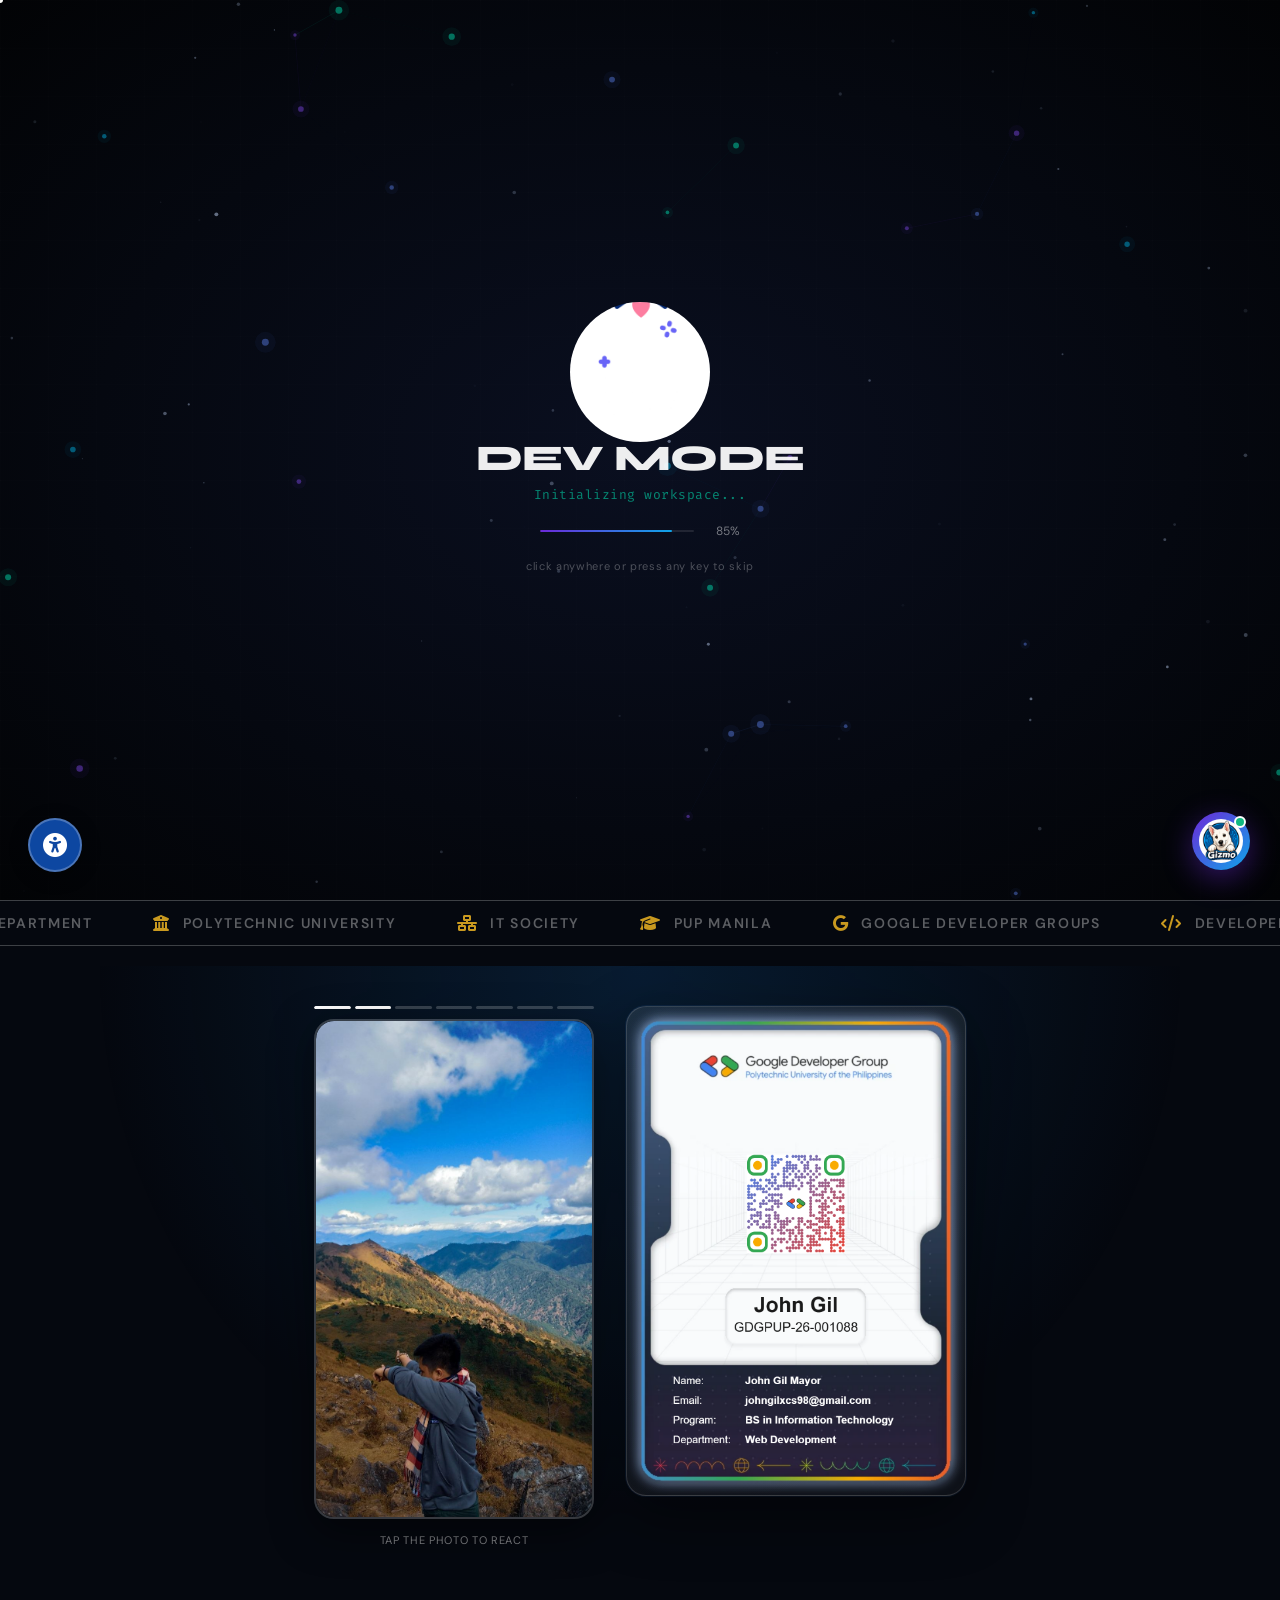
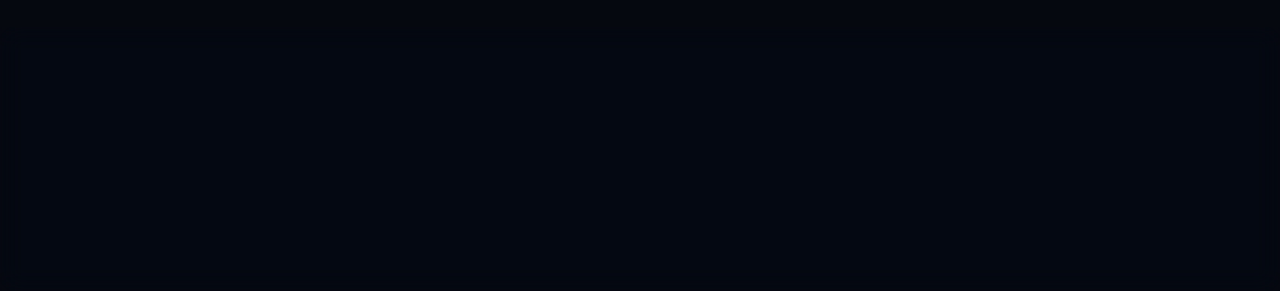
==== commit d4aaced6: "Updated and additional" ====
--- a/index.html
+++ b/index.html
@@ -7,7 +7,7 @@
   <meta name="description" content="John Gil Mayor — IT Student at PUP, frontend developer, UI/UX designer, and systems builder."/>
   <link rel="preconnect" href="https://fonts.googleapis.com">
   <link rel="preconnect" href="https://fonts.gstatic.com" crossorigin>
-  <link href="https://fonts.googleapis.com/css2?family=DM+Sans:ital,opsz,wght@0,9..40,300;0,9..40,400;0,9..40,500;0,9..40,600;0,9..40,700;1,9..40,300&family=Syne:wght@400;600;700;800&family=Lora:ital,wght@0,400;0,500;0,600;1,400&family=Inter:wght@300;400;500;600&family=Fira+Code:wght@400;500&family=Bebas+Neue&family=Anton&family=Titillium+Web:wght@400;600;700;900&family=Playfair+Display:ital,wght@0,400;0,500;0,600;0,700;0,800;0,900;1,400;1,700&display=swap" rel="stylesheet">
+  <link href="https://fonts.googleapis.com/css2?family=DM+Sans:ital,opsz,wght@0,9..40,300;0,9..40,400;0,9..40,500;0,9..40,600;0,9..40,700;1,9..40,300&family=Syne:wght@400;600;700;800&family=Lora:ital,wght@0,400;0,500;0,600;1,400&family=Inter:wght@300;400;500;600&family=Fira+Code:wght@400;500&family=Bebas+Neue&family=Anton&family=Titillium+Web:wght@400;600;700;900&family=Playfair+Display:ital,wght@0,400;0,500;0,600;0,700;0,800;0,900;1,400;1,700&family=Outfit:wght@400;500;600;700;800;900&display=swap" rel="stylesheet">
   <link rel="stylesheet" href="https://cdnjs.cloudflare.com/ajax/libs/font-awesome/6.5.0/css/all.min.css" />
   <link rel="stylesheet" href="css/style.css" />
 </head>
@@ -156,6 +156,15 @@
 
     <!-- MODE TOGGLE -->
     <div class="mode-toggle-wrap">
+      <!-- Mobile View Toggle -->
+      <button class="mobile-view-btn" id="mobileViewToggle" aria-label="Toggle mobile view">
+        <svg class="mv-icon" viewBox="0 0 24 24" fill="none" stroke="currentColor" stroke-width="1.8" stroke-linecap="round" stroke-linejoin="round">
+          <rect x="7" y="2" width="10" height="20" rx="2" />
+          <line x1="12" y1="18" x2="12.01" y2="18" />
+        </svg>
+        <span class="mv-label">Mobile</span>
+      </button>
+      <!-- Air / Dev Mode Toggle -->
       <button class="mode-toggle tele-btn" id="modeToggle" aria-label="Switch portfolio mode">
         <img src="Images/Logos/rocket.gif" alt="Dev Mode" class="tele-icon icon-dev" style="width:44px;height:44px;object-fit:cover;border-radius:50%;" />
         <svg class="tele-icon icon-air" viewBox="0 0 24 24" fill="none" stroke="currentColor" stroke-width="1.2" stroke-linecap="round" stroke-linejoin="round">
@@ -477,6 +486,68 @@
 
           <div class="toolkit-columns">
             <div class="toolkit-col-left">
+              <!-- Skills Grid — locked until Run Code fires -->
+              <div class="skills-grid" id="skillsGrid" style="margin-top: 0;">
+            <div class="skill-item skill-locked reveal">
+              <div class="skill-header">
+                <img class="skill-logo" src="https://cdn.jsdelivr.net/gh/devicons/devicon/icons/html5/html5-original.svg" alt="HTML5" />
+                <span class="skill-name">HTML</span>
+                <span class="skill-pct" data-pct="90">—</span>
+              </div>
+              <div class="skill-track"><div class="skill-fill" data-width="90"></div></div>
+            </div>
+            <div class="skill-item skill-locked reveal reveal-delay">
+              <div class="skill-header">
+                <img class="skill-logo" src="https://cdn.jsdelivr.net/gh/devicons/devicon/icons/css3/css3-original.svg" alt="CSS3" />
+                <span class="skill-name">CSS</span>
+                <span class="skill-pct" data-pct="80">—</span>
+              </div>
+              <div class="skill-track"><div class="skill-fill" data-width="80"></div></div>
+            </div>
+            <div class="skill-item skill-locked reveal reveal-delay-2">
+              <div class="skill-header">
+                <img class="skill-logo" src="https://cdn.jsdelivr.net/gh/devicons/devicon/icons/javascript/javascript-original.svg" alt="JavaScript" />
+                <span class="skill-name">JavaScript</span>
+                <span class="skill-pct" data-pct="70">—</span>
+              </div>
+              <div class="skill-track"><div class="skill-fill" data-width="70"></div></div>
+            </div>
+            <div class="skill-item skill-locked reveal">
+              <div class="skill-header">
+                <img class="skill-logo" src="https://cdn.jsdelivr.net/gh/devicons/devicon/icons/php/php-original.svg" alt="PHP" />
+                <span class="skill-name">PHP</span>
+                <span class="skill-pct" data-pct="80">—</span>
+              </div>
+              <div class="skill-track"><div class="skill-fill" data-width="80"></div></div>
+            </div>
+            <div class="skill-item skill-locked reveal reveal-delay">
+              <div class="skill-header">
+                <img class="skill-logo" src="https://cdn.jsdelivr.net/gh/devicons/devicon/icons/mysql/mysql-original.svg" alt="MySQL" />
+                <span class="skill-name">MySQL</span>
+                <span class="skill-pct" data-pct="70">—</span>
+              </div>
+              <div class="skill-track"><div class="skill-fill" data-width="70"></div></div>
+            </div>
+            <div class="skill-item skill-locked reveal reveal-delay-2">
+              <div class="skill-header">
+                <img class="skill-logo" src="https://cdn.jsdelivr.net/gh/devicons/devicon/icons/cplusplus/cplusplus-original.svg" alt="C++" />
+                <span class="skill-name">C++</span>
+                <span class="skill-pct" data-pct="30">—</span>
+              </div>
+              <div class="skill-track"><div class="skill-fill" data-width="30"></div></div>
+            </div>
+            <div class="skill-item skill-locked reveal" style="grid-column:1/-1;max-width:50%;margin:0 auto;width:100%">
+              <div class="skill-header">
+                <img class="skill-logo" src="https://cdn.jsdelivr.net/gh/devicons/devicon/icons/python/python-original.svg" alt="Python" />
+                <span class="skill-name">Python</span>
+                <span class="skill-pct" data-pct="70">—</span>
+              </div>
+              <div class="skill-track"><div class="skill-fill" data-width="70"></div></div>
+            </div>
+          </div>
+
+            </div> <!-- end toolkit-col-left -->
+            <div class="toolkit-col-right">
               <!-- ── Run Code Skills Analyzer (Python trick) ── -->
               <div class="run-code-viewer reveal" id="runCodeViewer">
             <!-- Toolbar -->
@@ -487,7 +558,7 @@
                 <span class="py-dot py-green"></span>
               </div>
               <span class="rca-filename">skills_analyzer.py</span>
-              <button class="rca-run-btn" id="runCodeBtn" aria-label="Run Python skills analyzer">
+              <button class="rca-run-btn rca-run-btn-pop" id="runCodeBtn" aria-label="Run Python skills analyzer">
                 <svg class="rca-play-icon" viewBox="0 0 24 24" fill="currentColor" width="12" height="12"><polygon points="5,3 19,12 5,21"/></svg>
                 <span id="runCodeLabel">Run Code</span>
               </button>
@@ -534,67 +605,6 @@
             </div>
           </div>
 
-            </div> <!-- end toolkit-col-left -->
-            <div class="toolkit-col-right">
-              <!-- Skills Grid — locked until Run Code fires -->
-              <div class="skills-grid" id="skillsGrid" style="margin-top: 0;">
-            <div class="skill-item skill-locked reveal">
-              <div class="skill-header">
-                <img class="skill-logo" src="https://cdn.jsdelivr.net/gh/devicons/devicon/icons/html5/html5-original.svg" alt="HTML5" />
-                <span class="skill-name">HTML</span>
-                <span class="skill-pct" data-pct="90">—</span>
-              </div>
-              <div class="skill-track"><div class="skill-fill" data-width="90"></div></div>
-            </div>
-            <div class="skill-item skill-locked reveal reveal-delay">
-              <div class="skill-header">
-                <img class="skill-logo" src="https://cdn.jsdelivr.net/gh/devicons/devicon/icons/css3/css3-original.svg" alt="CSS3" />
-                <span class="skill-name">CSS</span>
-                <span class="skill-pct" data-pct="80">—</span>
-              </div>
-              <div class="skill-track"><div class="skill-fill" data-width="80"></div></div>
-            </div>
-            <div class="skill-item skill-locked reveal reveal-delay-2">
-              <div class="skill-header">
-                <img class="skill-logo" src="https://cdn.jsdelivr.net/gh/devicons/devicon/icons/javascript/javascript-original.svg" alt="JavaScript" />
-                <span class="skill-name">JavaScript</span>
-                <span class="skill-pct" data-pct="70">—</span>
-              </div>
-              <div class="skill-track"><div class="skill-fill" data-width="70"></div></div>
-            </div>
-            <div class="skill-item skill-locked reveal">
-              <div class="skill-header">
-                <img class="skill-logo" src="https://cdn.jsdelivr.net/gh/devicons/devicon/icons/php/php-original.svg" alt="PHP" />
-                <span class="skill-name">PHP</span>
-                <span class="skill-pct" data-pct="80">—</span>
-              </div>
-              <div class="skill-track"><div class="skill-fill" data-width="80"></div></div>
-            </div>
-            <div class="skill-item skill-locked reveal reveal-delay">
-              <div class="skill-header">
-                <img class="skill-logo" src="https://cdn.jsdelivr.net/gh/devicons/devicon/icons/mysql/mysql-original.svg" alt="MySQL" />
-                <span class="skill-name">MySQL</span>
-                <span class="skill-pct" data-pct="70">—</span>
-              </div>
-              <div class="skill-track"><div class="skill-fill" data-width="70"></div></div>
-            </div>
-            <div class="skill-item skill-locked reveal reveal-delay-2">
-              <div class="skill-header">
-                <img class="skill-logo" src="https://cdn.jsdelivr.net/gh/devicons/devicon/icons/cplusplus/cplusplus-original.svg" alt="C++" />
-                <span class="skill-name">C++</span>
-                <span class="skill-pct" data-pct="30">—</span>
-              </div>
-              <div class="skill-track"><div class="skill-fill" data-width="30"></div></div>
-            </div>
-            <div class="skill-item skill-locked reveal" style="grid-column:1/-1;max-width:50%;margin:0 auto;width:100%">
-              <div class="skill-header">
-                <img class="skill-logo" src="https://cdn.jsdelivr.net/gh/devicons/devicon/icons/python/python-original.svg" alt="Python" />
-                <span class="skill-name">Python</span>
-                <span class="skill-pct" data-pct="70">—</span>
-              </div>
-              <div class="skill-track"><div class="skill-fill" data-width="70"></div></div>
-            </div>
-          </div>
             </div> <!-- end toolkit-col-right -->
           </div> <!-- end toolkit-columns -->
 
@@ -613,6 +623,43 @@
             <div class="cisco-badge-sq img-placeholder" title="Cisco Badge 3 — Replace with your badge">
               <i class="fa-solid fa-certificate"></i>
               <span>Cisco Badge 3</span>
+            </div>
+          </div>
+
+          <!-- Certification Cards -->
+          <h3 class="subsection-title reveal" style="margin-top:28px">Certifications</h3>
+          <div class="cert-cards-grid reveal">
+            <div class="cert-card">
+              <div class="cert-card-icon"><i class="fa-solid fa-shield-halved"></i></div>
+              <div class="cert-card-body">
+                <h4>Introduction to Cybersecurity</h4>
+                <p class="cert-card-issuer">Cisco Networking Academy</p>
+                <span class="cert-card-date">2024</span>
+              </div>
+            </div>
+            <div class="cert-card">
+              <div class="cert-card-icon"><i class="fa-solid fa-network-wired"></i></div>
+              <div class="cert-card-body">
+                <h4>Networking Basics</h4>
+                <p class="cert-card-issuer">Cisco Networking Academy</p>
+                <span class="cert-card-date">2024</span>
+              </div>
+            </div>
+            <div class="cert-card">
+              <div class="cert-card-icon"><i class="fa-solid fa-database"></i></div>
+              <div class="cert-card-body">
+                <h4>Data Analytics Essentials</h4>
+                <p class="cert-card-issuer">Cisco Networking Academy</p>
+                <span class="cert-card-date">2024</span>
+              </div>
+            </div>
+            <div class="cert-card">
+              <div class="cert-card-icon"><i class="fa-solid fa-laptop-code"></i></div>
+              <div class="cert-card-body">
+                <h4>IT Essentials</h4>
+                <p class="cert-card-issuer">Cisco Networking Academy</p>
+                <span class="cert-card-date">2023</span>
+              </div>
             </div>
           </div>
 
@@ -665,6 +712,18 @@
                 <div class="org-logo"><img src="https://cdn.jsdelivr.net/gh/devicons/devicon/icons/git/git-original.svg" width="22" height="22" alt="Git" /></div>
                 <span>Git</span>
               </div>
+              <div class="org-item">
+                <div class="org-logo"><img src="https://cdn.jsdelivr.net/gh/devicons/devicon/icons/vercel/vercel-original.svg" width="22" height="22" alt="Vercel" /></div>
+                <span>Vercel</span>
+              </div>
+              <div class="org-item">
+                <div class="org-logo"><img src="https://cdn.jsdelivr.net/gh/pheralb/svgl@main/static/library/firebase.svg" width="22" height="22" alt="Firebase" /></div>
+                <span>Firebase</span>
+              </div>
+              <div class="org-item">
+                <div class="org-logo"><img src="https://cdn.jsdelivr.net/gh/devicons/devicon/icons/netlify/netlify-original.svg" width="22" height="22" alt="Netlify" /></div>
+                <span>Netlify</span>
+              </div>
               <!-- Duplicates for infinite loop -->
               <div class="org-item" aria-hidden="true">
                 <div class="org-logo"><img src="https://cdn.jsdelivr.net/gh/devicons/devicon/icons/html5/html5-original.svg" width="22" height="22" alt="" /></div>
@@ -709,6 +768,18 @@
               <div class="org-item" aria-hidden="true">
                 <div class="org-logo"><img src="https://cdn.jsdelivr.net/gh/devicons/devicon/icons/git/git-original.svg" width="22" height="22" alt="" /></div>
                 <span>Git</span>
+              </div>
+              <div class="org-item" aria-hidden="true">
+                <div class="org-logo"><img src="https://cdn.jsdelivr.net/gh/devicons/devicon/icons/vercel/vercel-original.svg" width="22" height="22" alt="" /></div>
+                <span>Vercel</span>
+              </div>
+              <div class="org-item" aria-hidden="true">
+                <div class="org-logo"><img src="https://cdn.jsdelivr.net/gh/pheralb/svgl@main/static/library/firebase.svg" width="22" height="22" alt="" /></div>
+                <span>Firebase</span>
+              </div>
+              <div class="org-item" aria-hidden="true">
+                <div class="org-logo"><img src="https://cdn.jsdelivr.net/gh/devicons/devicon/icons/netlify/netlify-original.svg" width="22" height="22" alt="" /></div>
+                <span>Netlify</span>
               </div>
             </div>
           </div>
@@ -803,6 +874,41 @@
               </div>
             </div>
           </div>
+
+          <!-- Event 4: Build with AI and Notion -->
+          <div class="event-block reveal">
+            <div class="event-header">
+              <div class="event-icon">🤖</div>
+              <div>
+                <h3 class="event-title">Build with AI and Notion</h3>
+                <span class="event-date">Google Developer Groups</span>
+              </div>
+            </div>
+            <div class="event-photos">
+              <div class="event-photo-card">
+                <div class="event-photo img-placeholder" style="height:200px;border-radius:0;">
+                  <i class="fa-solid fa-robot"></i>
+                  <span>Build with AI and Notion — Photo 1</span>
+                </div>
+                <p class="event-photo-cap">Build with AI and Notion — Moment 1</p>
+              </div>
+              <div class="event-photo-card">
+                <div class="event-photo img-placeholder" style="height:200px;border-radius:0;">
+                  <i class="fa-solid fa-robot"></i>
+                  <span>Build with AI and Notion — Photo 2</span>
+                </div>
+                <p class="event-photo-cap">Build with AI and Notion — Moment 2</p>
+              </div>
+              <div class="event-photo-card">
+                <div class="event-photo img-placeholder" style="height:200px;border-radius:0;">
+                  <i class="fa-solid fa-robot"></i>
+                  <span>Build with AI and Notion — Photo 3</span>
+                </div>
+                <p class="event-photo-cap">Build with AI and Notion — Moment 3</p>
+              </div>
+            </div>
+          </div>
+
         </div>
       </section>
 
@@ -874,6 +980,7 @@
                 <img src="Images/Project Pictures/LAKbayGAbayPh (2).png" alt="LAKbayGAbayPh screenshot 2" class="proj-img-clickable" />
                 <img src="Images/Project Pictures/LAKbayGAbayPh (3).png" alt="LAKbayGAbayPh screenshot 3" class="proj-img-clickable" />
                 <img src="Images/Project Pictures/LAKbayGAbayPh (4).png" alt="LAKbayGAbayPh screenshot 4" class="proj-img-clickable" />
+              
               </div>
               <div class="proj-imgs-hint"><svg viewBox="0 0 24 24" width="11" height="11" fill="none" stroke="currentColor" stroke-width="2"><path d="M15 3h6v6M9 21H3v-6M21 3l-7 7M3 21l7-7"/></svg> tap image to expand</div>
               <div class="project-top">
@@ -895,6 +1002,7 @@
                 <img src="Images/Project Pictures/OJT ATS (1).png" alt="OJT Tracker screenshot 2" class="proj-img-clickable" />
                 <img src="Images/Project Pictures/OJT ATS (2).png" alt="OJT Tracker screenshot 3" class="proj-img-clickable" />
                 <img src="Images/Project Pictures/OJT ATS (4).png" alt="OJT Tracker screenshot 4" class="proj-img-clickable" />
+                <img src="Images/Project Pictures/OJT ATS (5).png" alt="OJT Tracker screenshot 5" class="proj-img-clickable" />
               </div>
               <div class="proj-imgs-hint"><svg viewBox="0 0 24 24" width="11" height="11" fill="none" stroke="currentColor" stroke-width="2"><path d="M15 3h6v6M9 21H3v-6M21 3l-7 7M3 21l7-7"/></svg> tap image to expand</div>
               <div class="project-top">
@@ -943,13 +1051,27 @@
           <h2 class="section-title reveal">Let's Connect</h2>
           <p class="section-sub reveal">Open to internships, collaborations, and junior roles.</p>
           <div class="contact-grid">
-            <div class="contact-info tilt-card reveal">
+            <div class="contact-info contact-info-flat reveal">
               <h3>Reach me directly</h3>
               <p class="contact-desc">Feel free to reach out via email or connect on GitHub and LinkedIn.</p>
               <div class="contact-links">
                 <a href="mailto:jmayor.devhub@gmail.com" class="clink"><span class="clink-icon">✉️</span><div><span class="clink-label">Email</span><span class="clink-value">jmayor.devhub@gmail.com</span></div><span class="clink-arrow">↗</span></a>
+                <a href="tel:09692980415" class="clink"><span class="clink-icon">📱</span><div><span class="clink-label">Phone</span><span class="clink-value">09692980415</span></div><span class="clink-arrow">↗</span></a>
+                <div class="clink clink-static"><span class="clink-icon">📍</span><div><span class="clink-label">Location</span><span class="clink-value">Paranaque City, Metro Manila, Philippines</span></div></div>
                 <a href="https://github.com/JGIL-22" target="_blank" rel="noopener" class="clink"><span class="clink-icon">🐙</span><div><span class="clink-label">GitHub</span><span class="clink-value">github.com/JGIL-22</span></div><span class="clink-arrow">↗</span></a>
                 <a href="https://www.linkedin.com/in/johngil-mayor22/" target="_blank" rel="noopener" class="clink"><span class="clink-icon">💼</span><div><span class="clink-label">LinkedIn</span><span class="clink-value">linkedin.com/in/johngil-mayor22/</span></div><span class="clink-arrow">↗</span></a>
+                <a href="file sources/Mayor_JohnGil - Resume (ATS).pdf" download="Mayor_JohnGil - Resume (ATS).pdf" class="dev-resume-btn" aria-label="Download Resume">
+                  <span class="dev-resume-icon">
+                    <svg width="16" height="16" viewBox="0 0 24 24" fill="none" stroke="currentColor" stroke-width="2.2" stroke-linecap="round" stroke-linejoin="round">
+                      <path d="M21 15v4a2 2 0 0 1-2 2H5a2 2 0 0 1-2-2v-4"/>
+                      <polyline points="7 10 12 15 17 10"/>
+                      <line x1="12" y1="15" x2="12" y2="3"/>
+                    </svg>
+                  </span>
+                  <span class="dev-resume-label">Download Resume</span>
+                  <span class="dev-resume-filename">Mayor_JohnGil - Resume (ATS).pdf</span>
+                  <span class="dev-resume-shine"></span>
+                </a>
               </div>
             </div>
             <form class="contact-form tilt-card reveal reveal-delay" id="devContactForm" novalidate>
@@ -993,6 +1115,9 @@
           <a href="https://github.com/JGIL-22" target="_blank" rel="noopener" class="social-link" aria-label="GitHub">
             <i class="fa-brands fa-github"></i>
           </a>
+          <a href="https://gdgpup.org/sparkmates/me" target="_blank" rel="noopener" class="social-link" aria-label="Google Developer Groups">
+            <img src="Images/Logos/GDG Logo.png" alt="GDG PUP" class="footer-icon" />
+          </a>
         </div>
         <div class="footer-address">
           <i class="fa-solid fa-location-dot"></i>
@@ -1033,11 +1158,10 @@
               <div class="s-hero-text">
                 <p class="s-eyebrow s-reveal">Bachelor of Science in Information Technology</p>
                 <h1 class="s-name s-reveal">John Gil Mayor</h1>
-                <p class="s-tagline s-reveal">Full-Stack Dev &nbsp;·&nbsp; UI/UX &nbsp;·&nbsp; Cybersecurity &nbsp;·&nbsp; Blockchain &nbsp;·&nbsp; Cloud</p>
                 <p class="s-intro s-reveal">
-                  A graduating IT student from the Polytechnic University of the Philippines with hands-on experience
+                  A graduating IT student from the Polytechnic University of the Philippines Paranaque with hands-on experience
                   building civic tech platforms, UI dashboards, and academic systems. Eager to contribute
-                  to a team as a junior developer or intern.
+                  to a team as a junior developer or entry-level positions.
                 </p>
                 <div class="s-hero-actions s-reveal">
                   <button class="s-btn-primary" data-stab="works">View Projects</button>
@@ -1046,15 +1170,16 @@
               </div>
               <div class="s-hero-card s-reveal">
                 <div class="s-avatar">
-                  <img src="Images/extracted_img_e4da1584.png" alt="John Gil Mayor" class="s-id-photo" style="width:100%;height:100%;object-fit:cover;object-position:top;border-radius:50%;" />
+                  <img src="Images/Photo Gallery/photo_2026-05-07_17-52-48.jpg" alt="John Gil Mayor" class="s-id-photo" />
                 </div>
                 <h3>John Gil Mayor</h3>
-                <p>BSIT · PUP · Class of 2026</p>
+                <p class="s-card-role">BSIT · PUP · Class of 2026</p>
+                <p class="s-card-tagline">Full-Stack Development · UI/UX · Cybersecurity · Cloud</p>
                 <div class="s-divider"></div>
                 <div class="s-card-stats">
                   <div class="s-cs"><strong>10+</strong><span>Certificates</span></div>
-                  <div class="s-cs"><strong>5+</strong><span>IT Events joined</span></div>
-                  <div class="s-cs"><strong>3+</strong><span>Projects</span></div>
+                  <div class="s-cs"><strong>3+</strong><span>Bootcamps/Hackathons</span></div>
+                  <div class="s-cs"><strong>5+</strong><span>Projects</span></div>
                 </div>
               </div>
             </div>
@@ -1084,8 +1209,8 @@
                 <p>
                   I am a final-year BSIT student at PUP with a strong foundation in frontend development,
                   UI/UX design, and software systems. Throughout my academic journey, I have built
-                  production-quality web applications — most notably a barangay digital services platform
-                  and a government ID validation system.
+                  production-quality web applications, most notably a barangay digital services platform
+                  and a travel tracker application.
                 </p>
                 <p>
                   I am driven by a genuine interest in creating digital tools that solve real problems
@@ -1093,15 +1218,15 @@
                   collaborating across disciplines.
                 </p>
                 <p>
-                  I am currently seeking an <strong>internship or entry-level role</strong> in software development,
+                  I am currently seeking an <strong>entry-level role</strong> in software development,
                   frontend engineering, or quality assurance at a company where I can grow and contribute meaningfully.
                 </p>
               </div>
               <div class="s-about-aside s-reveal">
                 <div class="s-info-block">
-                  <div class="s-info-row"><span class="s-info-label">Degree</span><span>BSIT — Graduating 2026</span></div>
+                  <div class="s-info-row"><span class="s-info-label">Degree</span><span>BSIT — Batch 2026</span></div>
                   <div class="s-info-row"><span class="s-info-label">School</span><span>Polytechnic University of the Philippines</span></div>
-                  <div class="s-info-row"><span class="s-info-label">Focus</span><span>Full-Stack Development, UI/UX Designing, Cybersecurity, BlockChain Technology</span></div>
+                  <div class="s-info-row"><span class="s-info-label">Focus</span><span>Full-Stack Development, UI/UX Designing, Cybersecurity, Cloud Technology</span></div>
                   <div class="s-info-row"><span class="s-info-label">Location</span><span>Paranaque City, Metro Manila, Philippines</span></div>
                   <div class="s-info-row"><span class="s-info-label">Status</span><span class="s-available">Open to Opportunities</span></div>
                 </div>
@@ -1128,7 +1253,8 @@
                 <div class="s-corp-chips">
                   <span>Frontend Dev</span>
                   <span>UI/UX Design</span>
-                  <span>Systems</span>
+                  <span>Cybersecurity</span>
+                  <span>Cloud Technology</span>
                 </div>
               </div>
             </div>
@@ -1288,6 +1414,18 @@
                 <div class="s-tech-item">
                   <img src="https://cdn.jsdelivr.net/gh/devicons/devicon/icons/git/git-original.svg" width="32" height="32" alt="Git" />
                   <span>Git</span>
+                </div>
+                <div class="s-tech-item">
+                  <img src="https://cdn.jsdelivr.net/gh/devicons/devicon/icons/vercel/vercel-original.svg" width="32" height="32" alt="Vercel" />
+                  <span>Vercel</span>
+                </div>
+                <div class="s-tech-item">
+                  <img src="https://cdn.jsdelivr.net/gh/pheralb/svgl@main/static/library/firebase.svg" width="32" height="32" alt="Firebase" />
+                  <span>Firebase</span>
+                </div>
+                <div class="s-tech-item">
+                  <img src="https://cdn.jsdelivr.net/gh/devicons/devicon/icons/netlify/netlify-original.svg" width="32" height="32" alt="Netlify" />
+                  <span>Netlify</span>
                 </div>
               </div>
             </div>
@@ -1385,6 +1523,7 @@
                   <img src="Images/Project Pictures/LAKbayGAbayPh (2).png" alt="LAKbayGAbayPh screenshot 2" class="proj-img-clickable" />
                   <img src="Images/Project Pictures/LAKbayGAbayPh (3).png" alt="LAKbayGAbayPh screenshot 3" class="proj-img-clickable" />
                   <img src="Images/Project Pictures/LAKbayGAbayPh (4).png" alt="LAKbayGAbayPh screenshot 4" class="proj-img-clickable" />
+                  <img src="Images/Project Pictures/LAKbayGAbayPh (5).png" alt="LAKbayGAbayPh screenshot 5" class="proj-img-clickable" />
                 </div>
                 <div class="proj-imgs-hint"><svg viewBox="0 0 24 24" width="11" height="11" fill="none" stroke="currentColor" stroke-width="2"><path d="M15 3h6v6M9 21H3v-6M21 3l-7 7M3 21l7-7"/></svg> tap image to expand</div>
                 <div class="s-project-header">
@@ -1492,6 +1631,9 @@
                   <span class="s-contact-label">LinkedIn</span>
                   <a href="https://www.linkedin.com/in/johngil-mayor22/" target="_blank" rel="noopener" class="s-contact-val">linkedin.com/in/johngil-mayor22/</a>
                 </div>
+                <div class="s-contact-row" style="margin-top: 16px; border-bottom: none;">
+                  <a href="file sources/Mayor_JohnGil - Resume (ATS).pdf" target="_blank" download class="s-btn-primary full" style="justify-content: center; width: 100%; text-decoration: none;">Download Resume</a>
+                </div>
               </div>
               <form class="s-form s-reveal" id="simpleContactForm" novalidate>
                 <div class="s-form-row">
@@ -1536,6 +1678,9 @@
             </a>
             <a href="https://github.com/JGIL-22" target="_blank" rel="noopener" class="s-social-link" aria-label="GitHub">
               <i class="fa-brands fa-github"></i>
+            </a>
+            <a href="https://gdgpup.org/sparkmates/me" target="_blank" rel="noopener" class="s-social-link" aria-label="Google Developer Groups">
+              <img src="Images/Logos/GDG Logo.png" alt="GDG PUP" class="footer-icon" />
             </a>
           </div>
           <div class="s-footer-address">
@@ -1884,4 +2029,4 @@
   </div><!-- /acc-filter-wrap -->
 
 </body>
-</html>+</html>
--- a/css/style.css
+++ b/css/style.css
@@ -425,7 +425,7 @@
   position: relative;
   display: flex;
   align-items: baseline;
-  font-family: 'Syne', sans-serif;
+  font-family: 'Outfit', sans-serif;
   font-size: 18px;
   font-weight: 800;
   letter-spacing: -0.025em;
@@ -489,7 +489,7 @@
 
 /* Drawer brand override */
 .drawer-brand {
-  font-family: 'Syne', sans-serif;
+  font-family: 'Outfit', sans-serif;
   font-size: 26px;
   font-weight: 800;
   margin-bottom: 32px;
@@ -986,6 +986,7 @@
   transition: all .25s ease;
 }
 .social-link:hover { background: var(--grad); border-color: transparent; color: white; transform: translateY(-3px); box-shadow: 0 8px 24px rgba(109,40,217,.3); }
+.footer-icon { width: 22px; height: 22px; object-fit: contain; }
 .footer-address { display: flex; align-items: center; gap: 8px; flex-wrap: wrap; justify-content: center; font-size: 13px; color: var(--muted); }
 .footer-addr-sep { opacity: .4; }
 .footer-copy { font-size: 12px; color: rgba(255,255,255,.3); }
@@ -1027,18 +1028,134 @@
 .s-btn-outline:hover { background: rgba(15,29,61,.06); transform: translateY(-2px); }
 
 /* Air Hero Card */
-.s-hero-card { background: white; border: 1px solid rgba(10,25,60,.1); border-radius: 20px; padding: 28px; box-shadow: 0 8px 40px rgba(10,25,60,.08); text-align: center; transition: transform .3s ease, box-shadow .3s ease; }
-.s-hero-card:hover { transform: translateY(-6px); box-shadow: 0 20px 60px rgba(10,25,60,.14); }
-.s-avatar { margin: 0 auto 16px; }
-.s-id-photo { width: 80px; height: 80px; border-radius: 20px; margin: 0 auto; font-size: 11px; }
+.s-hero-card {
+  width: min(350px, 100%);
+  max-width: 400px;
+  background: linear-gradient(135deg, #1a3a6e 0%, #0f2851 100%);
+  border: 1.5px solid rgba(255,255,255,.15);
+  border-radius: 24px;
+  padding: 40px 32px 36px;
+  box-shadow: 0 12px 48px rgba(15,29,61,.25), 0 0 0 1px rgba(255,255,255,.08);
+  text-align: center;
+  display: flex;
+  flex-direction: column;
+  align-items: center;
+  gap: 20px;
+  transition: transform .35s cubic-bezier(0.34,1.56,0.64,1), box-shadow .35s ease;
+  position: relative;
+  overflow: hidden;
+}
+.s-hero-card::before {
+  content: '';
+  position: absolute;
+  inset: 0;
+  background: radial-gradient(circle at top right, rgba(255,255,255,.05), transparent);
+  pointer-events: none;
+}
+.s-hero-card::after {
+  content: '';
+  position: absolute;
+  inset: 0;
+  background: linear-gradient(120deg, transparent 30%, rgba(255,255,255,.15) 50%, transparent 70%);
+  transform: translateX(-100%);
+  transition: transform 0.6s ease;
+  pointer-events: none;
+}
+.s-hero-card:hover {
+  transform: translateY(-8px) rotateX(3deg);
+  box-shadow: 0 28px 72px rgba(15,29,61,.4), 0 0 40px rgba(100,165,255,.2);
+}
+.s-hero-card:hover::after { transform: translateX(100%); }
+.s-avatar { margin: 0 auto 12px; width: 100%; display: flex; justify-content: center; position: relative; z-index: 1; }
+.s-id-photo {
+  width: 210px;
+  height: 260px;
+  border-radius: 18px;
+  object-fit: cover;
+  object-position: top;
+  display: block;
+  border: 3px solid rgba(255,255,255,.2);
+  box-shadow: 0 8px 32px rgba(0,0,0,.3);
+  transition: transform .3s ease, box-shadow .3s ease;
+}
+.s-hero-card:hover .s-id-photo { transform: scale(1.04); box-shadow: 0 12px 40px rgba(100,165,255,.3); }
 .s-id-photo i { font-size: 22px; }
-.s-hero-card h3 { font-family: 'Lora', serif; font-size: 18px; color: #0f1d3d; margin-bottom: 6px; }
-.s-hero-card > p { font-size: 13px; color: #5a6a8a; margin-bottom: 20px; }
-.s-divider { height: 1px; background: rgba(10,25,60,.08); margin-bottom: 20px; }
-.s-card-stats { display: flex; justify-content: space-around; margin-bottom: 20px; }
-.s-cs { display: flex; flex-direction: column; align-items: center; gap: 2px; }
-.s-cs strong { font-family: 'Lora', serif; font-size: 22px; color: #0f1d3d; }
-.s-cs span { font-size: 11px; color: #7a8aaa; }
+.s-hero-card h3 {
+  font-family: 'Lora', serif;
+  font-size: 22px;
+  font-weight: 700;
+  color: #ffffff;
+  margin-bottom: 6px;
+  position: relative;
+  z-index: 1;
+  letter-spacing: -0.5px;
+  line-height: 1.2;
+}
+.s-hero-card > p {
+  font-size: 13px;
+  color: rgba(255,255,255,.75);
+  margin-bottom: 6px;
+  position: relative;
+  z-index: 1;
+  font-weight: 500;
+  letter-spacing: 0.02em;
+}
+.s-card-role { margin-bottom: 0; }
+.s-card-tagline {
+  font-size: 14px;
+  color: rgba(255,255,255,.82);
+  margin: 10px 0 0;
+  line-height: 1.6;
+  letter-spacing: 0.02em;
+  max-width: 85%;
+}
+.s-card-tagline::before {
+  content: '';
+  display: block;
+  height: 1px;
+  width: 40px;
+  margin: 0 auto 12px;
+  background: rgba(255,255,255,.18);
+}
+.s-card-stats { padding: 12px 0 0; }
+.s-divider {
+  height: 1px;
+  background: linear-gradient(90deg, transparent, rgba(255,255,255,.2), transparent);
+  margin: -20px 0;
+  position: relative;
+  z-index: 1;
+}
+.s-card-stats {
+  display: flex;
+  justify-content: space-around;
+  width: 100%;
+  position: relative;
+  z-index: 1;
+  padding: 8px 0;
+}
+.s-cs {
+  display: flex;
+  flex-direction: column;
+  align-items: center;
+  gap: 6px;
+  flex: 1;
+}
+.s-cs strong {
+  font-family: 'Lora', serif;
+  font-size: 28px;
+  font-weight: 700;
+  color: #a9d2ff;
+  display: block;
+  letter-spacing: -0.8px;
+  text-shadow: 0 1px 4px rgba(0,0,0,.15);
+}
+.s-cs span {
+  font-size: 11px;
+  color: rgba(255,255,255,.65);
+  font-weight: 500;
+  letter-spacing: 0.03em;
+  text-transform: capitalize;
+}
 
 /* 2×2 Picture Grid */
 .s-pic-grid-label { font-size: 12px; font-weight: 700; letter-spacing: .12em; text-transform: uppercase; color: #3d5a8a; margin-bottom: 14px; margin-top: 60px; }
@@ -2038,7 +2155,9 @@
   .impact-name span { display: inline-block; }
   .hero-intro-screen { margin: 15px auto 25px; text-align: center; }
   .impact-image-wrap { width: 200px; height: 320px; }
-  .gdg-stories-panel { display: none; }
+  /* GDG Stories: scale down instead of hiding */
+  .gdg-stories-panel { width: 200px; }
+  .gdg-stories-image-wrap { width: 200px !important; height: 340px !important; border-radius: 16px !important; }
   .s-name-editorial { align-items: center; text-align: center; }
   .s-name-divider { text-align: center; }
 }
@@ -2921,15 +3040,16 @@
   margin-top: 20px;
 }
 
-/* Central beam */
+/* Central beam — stops at Earth destination */
 .srm-beam {
   position: absolute;
   left: 50%;
-  top: 0; bottom: 0;
+  top: 0;
   transform: translateX(-50%);
   width: 2px;
   background: rgba(139,92,246,0.12);
   overflow: hidden;
+  /* The beam height is controlled dynamically; bottom is NOT set so it doesn't extend past Earth */
 }
 .srm-beam-fill {
   position: absolute;
@@ -3212,6 +3332,8 @@
   justify-content: center;
   margin-top: 10px;
   padding-bottom: 20px;
+  position: relative;
+  z-index: 3;
 }
 .srm-earth-scene {
   position: relative;
@@ -3507,3 +3629,671 @@
   .srm-earth-wrap { width: 160px; height: 160px; }
   .srm-earth-orbit { width: 160px; height: 160px; margin-top: -80px; margin-left: -80px; }
 }
+
+/* ══════════════════════════════════════════════════
+   MOBILE VIEW BUTTON  (navbar)
+   ══════════════════════════════════════════════════ */
+.mobile-view-btn {
+  display: inline-flex;
+  align-items: center;
+  gap: 6px;
+  padding: 6px 14px 6px 10px;
+  border-radius: 10px;
+  font-family: 'DM Sans', sans-serif;
+  font-size: 12px;
+  font-weight: 600;
+  cursor: pointer;
+  transition: all 0.3s cubic-bezier(0.34, 1.56, 0.64, 1);
+  white-space: nowrap;
+  margin-right: 8px;
+  border: 1px solid;
+  position: relative;
+  overflow: hidden;
+}
+
+/* Dev Mode styling */
+[data-mode="dev"] .mobile-view-btn {
+  background: rgba(255,255,255,0.06);
+  border-color: rgba(255,255,255,0.15);
+  color: rgba(255,255,255,0.7);
+}
+[data-mode="dev"] .mobile-view-btn:hover {
+  background: rgba(109,40,217,0.15);
+  border-color: rgba(109,40,217,0.4);
+  color: #a78bfa;
+  transform: translateY(-1px);
+}
+
+/* Air Mode styling */
+[data-mode="air"] .mobile-view-btn {
+  background: rgba(15,29,61,0.04);
+  border-color: rgba(15,29,61,0.15);
+  color: rgba(15,29,61,0.55);
+}
+[data-mode="air"] .mobile-view-btn:hover {
+  background: rgba(15,29,61,0.08);
+  border-color: rgba(15,29,61,0.3);
+  color: #0f1d3d;
+  transform: translateY(-1px);
+}
+
+/* Active state (mobile preview ON) */
+.mobile-view-btn.mv-active {
+  animation: mvPulse 2s ease-in-out infinite;
+}
+[data-mode="dev"] .mobile-view-btn.mv-active {
+  background: rgba(109,40,217,0.2);
+  border-color: rgba(109,40,217,0.6);
+  color: #c4b5fd;
+  box-shadow: 0 0 18px rgba(109,40,217,0.25), inset 0 0 12px rgba(109,40,217,0.08);
+}
+[data-mode="air"] .mobile-view-btn.mv-active {
+  background: rgba(15,29,61,0.12);
+  border-color: #0f1d3d;
+  color: #0f1d3d;
+  box-shadow: 0 2px 12px rgba(15,29,61,0.12);
+}
+@keyframes mvPulse {
+  0%,100% { box-shadow: 0 0 12px rgba(109,40,217,0.2); }
+  50%     { box-shadow: 0 0 22px rgba(109,40,217,0.35); }
+}
+
+.mv-icon {
+  width: 16px;
+  height: 16px;
+  flex-shrink: 0;
+  transition: transform 0.3s ease;
+}
+.mobile-view-btn:hover .mv-icon { transform: rotate(-8deg) scale(1.1); }
+.mobile-view-btn.mv-active .mv-icon { transform: scale(1.15); }
+.mv-label { letter-spacing: 0.04em; }
+
+/* Shimmer effect on active button */
+.mobile-view-btn.mv-active::after {
+  content: '';
+  position: absolute;
+  top: 0; left: -80%; width: 50%; height: 100%;
+  background: linear-gradient(90deg, transparent, rgba(255,255,255,0.12), transparent);
+  animation: mvShimmer 3s ease-in-out infinite;
+}
+@keyframes mvShimmer {
+  0%   { left: -50%; }
+  100% { left: 120%; }
+}
+
+/* Hide on actual mobile */
+@media (max-width: 768px) {
+  .mobile-view-btn { display: none !important; }
+}
+
+/* ══════════════════════════════════════════════════
+   MOBILE PREVIEW MODE  (desktop simulation)
+   ══════════════════════════════════════════════════ */
+html.mobile-preview body {
+  max-width: 420px;
+  margin: 0 auto;
+  box-shadow: -8px 0 40px rgba(0,0,0,0.25), 8px 0 40px rgba(0,0,0,0.25);
+  position: relative;
+  overflow-x: hidden;
+}
+
+/* ─── Navbar: compact layout to prevent congestion ─── */
+html.mobile-preview .nav {
+  max-width: 420px;
+  left: 50%;
+  transform: translateX(-50%);
+  padding: 0 12px;
+  gap: 4px;
+}
+html.mobile-preview .nav-links { display: none !important; }
+html.mobile-preview .air-nav { display: none !important; }
+html.mobile-preview .hamburger { display: flex !important; padding: 8px 10px; }
+html.mobile-preview .hamburger span { width: 18px; }
+
+/* Shrink brand in mobile preview */
+html.mobile-preview .jonvoyor-brand { gap: 6px; padding: 2px 4px 2px 2px; }
+html.mobile-preview .jv-avatar-wrap { width: 30px; height: 30px; }
+html.mobile-preview .jv-avatar { width: 30px; height: 30px; }
+html.mobile-preview .jv-wordmark { font-size: 14px; }
+
+/* Mobile button: icon-only in mobile preview to save space */
+html.mobile-preview .mobile-view-btn {
+  padding: 5px 8px !important;
+  margin-right: 4px;
+  gap: 0;
+}
+html.mobile-preview .mv-label { display: none !important; }
+html.mobile-preview .mv-icon { width: 14px; height: 14px; }
+
+/* Shrink mode toggle */
+html.mobile-preview .mode-toggle {
+  width: 36px !important;
+  height: 36px !important;
+}
+html.mobile-preview .tele-icon { width: 34px !important; height: 34px !important; }
+html.mobile-preview .icon-dev { width: 34px !important; height: 34px !important; }
+
+/* ─── Hero in mobile preview ─── */
+html.mobile-preview .hero-inner { grid-template-columns: 1fr !important; }
+html.mobile-preview .hero-right { display: none !important; }
+html.mobile-preview .hero-impact-inner {
+  flex-direction: column !important;
+  text-align: center !important;
+  gap: 20px !important;
+}
+html.mobile-preview .hero-impact-content { align-items: center !important; text-align: center !important; }
+html.mobile-preview .impact-title-group { align-items: center !important; }
+html.mobile-preview .impact-name {
+  font-size: 38px !important;
+  transform: scaleY(1.12) !important;
+  text-align: center !important;
+}
+html.mobile-preview .impact-image-wrap { width: 160px !important; height: 250px !important; border-radius: 20px !important; }
+html.mobile-preview .impact-cta-row { flex-direction: column !important; width: 100% !important; }
+html.mobile-preview .impact-btn-about,
+html.mobile-preview .impact-btn-contact { width: 100% !important; justify-content: center !important; font-size: 13px !important; padding: 11px 20px !important; }
+html.mobile-preview .hero-intro-screen { margin: 10px auto 16px !important; max-width: 100% !important; text-align: center !important; }
+html.mobile-preview .impact-subtext { font-size: 14px !important; }
+html.mobile-preview .impact-chip { font-size: 12px !important; padding: 8px 16px !important; }
+html.mobile-preview .hero-impact { padding: 24px 14px 0 !important; }
+
+/* ─── GDG Stories: show scaled-down instead of hiding ─── */
+html.mobile-preview .gdg-stories-panel {
+  display: flex !important;
+  width: 100% !important;
+  flex-direction: row !important;
+  align-items: center !important;
+  gap: 12px;
+}
+html.mobile-preview .gdg-stories-image-wrap {
+  width: 180px !important;
+  height: 300px !important;
+  border-radius: 14px !important;
+  margin: 0 auto !important;
+  flex-shrink: 0;
+}
+html.mobile-preview .gdg-stories-bar { max-width: 180px; margin: 0 auto; }
+html.mobile-preview .gdg-stories-label { font-size: 10px !important; }
+
+/* ─── GDG Bottom Banner: horizontal scroll on mobile ─── */
+html.mobile-preview .gdg-bottom-banner {
+  flex-direction: column !important;
+  align-items: center !important;
+  gap: 16px !important;
+  padding: 24px 14px 60px !important;
+}
+
+/* ─── About cards: visible in mobile, single column ─── */
+html.mobile-preview .about-grid { grid-template-columns: 1fr !important; gap: 12px !important; }
+html.mobile-preview .about-card { padding: 18px !important; }
+html.mobile-preview .about-icon { font-size: 24px !important; margin-bottom: 10px !important; }
+html.mobile-preview .about-card h3 { font-size: 16px !important; }
+html.mobile-preview .about-card p { font-size: 13px !important; }
+
+/* Grids in mobile preview */
+html.mobile-preview .projects-grid { grid-template-columns: 1fr !important; }
+html.mobile-preview .skills-grid { grid-template-columns: 1fr !important; }
+html.mobile-preview .contact-grid { grid-template-columns: 1fr !important; }
+html.mobile-preview .event-photos { grid-template-columns: 1fr !important; }
+html.mobile-preview .toolkit-columns { grid-template-columns: 1fr !important; }
+html.mobile-preview .form-row { grid-template-columns: 1fr !important; }
+html.mobile-preview .project-card.featured { grid-column: auto !important; }
+
+/* Air Mode grids in mobile preview */
+html.mobile-preview .s-hero { grid-template-columns: 1fr !important; }
+html.mobile-preview .s-hero-card { display: none !important; }
+html.mobile-preview .s-about-grid { grid-template-columns: 1fr !important; }
+html.mobile-preview .s-skills-cols { grid-template-columns: 1fr !important; }
+html.mobile-preview .s-contact-grid { grid-template-columns: 1fr !important; }
+html.mobile-preview .s-cert-card { grid-template-columns: 1fr !important; }
+html.mobile-preview .s-form-row { grid-template-columns: 1fr !important; }
+html.mobile-preview .s-corporate-pic-wrap { grid-template-columns: 1fr !important; }
+html.mobile-preview .s-achievements { grid-template-columns: 1fr 1fr !important; }
+html.mobile-preview .s-pic-grid { grid-template-columns: 1fr !important; }
+
+/* Cursor hidden in mobile preview */
+html.mobile-preview #cursorDot,
+html.mobile-preview #cursorRing,
+html.mobile-preview #cursorTrail { display: none !important; }
+
+/* Section paddings — tighter */
+html.mobile-preview .section-inner { padding: 40px 14px 32px !important; }
+html.mobile-preview .s-container { padding: 0 14px !important; }
+html.mobile-preview .s-section { padding: 40px 0 !important; }
+html.mobile-preview .section-title { font-size: clamp(20px, 6vw, 28px) !important; }
+
+/* Footer */
+html.mobile-preview .footer-address { flex-direction: column !important; gap: 4px !important; }
+
+/* Chatbot */
+html.mobile-preview .gizmo-window { width: calc(420px - 32px) !important; right: 16px !important; }
+html.mobile-preview .gizmo-toggle { right: 16px !important; bottom: 20px !important; width: 48px !important; height: 48px !important; }
+
+/* Globe */
+html.mobile-preview .contact-globe-container { opacity: 0.2 !important; }
+
+/* Affiliates marquee */
+html.mobile-preview .affil-item { font-size: 11px !important; margin-right: 28px !important; }
+
+/* Cisco badges wrap */
+html.mobile-preview .cisco-badges-row { justify-content: center !important; }
+html.mobile-preview .cisco-badge-sq { width: 100px !important; height: 100px !important; }
+
+/* Timeline tighter */
+html.mobile-preview .tl-item { padding: 0 0 24px 20px !important; }
+html.mobile-preview .timeline { padding-left: 20px !important; }
+
+/* Org carousel */
+html.mobile-preview .org-item { padding: 12px 18px !important; font-size: 12px !important; }
+
+/* Device frame indicator */
+html.mobile-preview::before {
+  content: '📱 Mobile Preview (420px)';
+  position: fixed;
+  top: 0; left: 50%;
+  transform: translateX(-50%);
+  z-index: 99999;
+  padding: 3px 12px;
+  font-family: 'DM Sans', sans-serif;
+  font-size: 10px;
+  font-weight: 600;
+  letter-spacing: 0.06em;
+  border-radius: 0 0 8px 8px;
+  pointer-events: none;
+}
+[data-mode="dev"].mobile-preview::before {
+  background: rgba(109,40,217,0.9);
+  color: white;
+  box-shadow: 0 4px 16px rgba(109,40,217,0.4);
+}
+[data-mode="air"].mobile-preview::before {
+  background: #0f1d3d;
+  color: white;
+  box-shadow: 0 4px 16px rgba(15,29,61,0.3);
+}
+
+/* ══════════════════════════════════════════════════
+   ENHANCED MOBILE RESPONSIVENESS  (real mobile)
+   ══════════════════════════════════════════════════ */
+@media (max-width: 720px) {
+  /* Smooth tap-sized touch targets */
+  .nav-tab, .snav-tab, .drawer-link { min-height: 44px; display: flex; align-items: center; }
+
+  /* Larger section titles on mobile */
+  .section-title { font-size: clamp(22px, 6vw, 32px); }
+  .s-title { font-size: clamp(20px, 5.5vw, 30px); }
+
+  /* Stack hero actions vertically */
+  .hero-actions { flex-direction: column; }
+  .btn-primary, .btn-ghost { width: 100%; justify-content: center; }
+
+  /* Better spacing */
+  .section-inner { padding: 48px 16px 40px; }
+  .s-container { padding: 0 16px; }
+
+  /* Tighter card padding */
+  .about-card { padding: 18px; }
+  .project-card { padding: 18px; }
+
+  /* Contact form full width */
+  .contact-info, .contact-form { border-radius: 16px; padding: 20px; }
+
+  /* Stories panel scaled down for mobile */
+  .gdg-stories-panel { width: 160px; }
+  .gdg-stories-image-wrap { width: 160px !important; height: 260px !important; border-radius: 12px !important; }
+
+  /* GDG bottom banner stack */
+  .gdg-bottom-banner { flex-direction: column; align-items: center; gap: 20px; padding: 24px 16px 48px; }
+
+  /* Affiliate marquee smaller */
+  .affil-item { font-size: 12px; margin-right: 32px; }
+
+  /* Impact hero adjustments */
+  .hero-impact { padding: 40px 16px 0; }
+  .hero-impact-inner { gap: 24px; }
+  .impact-name { font-size: clamp(36px, 12vw, 64px); }
+  .impact-image-wrap { width: 180px; height: 280px; }
+  .impact-cta-row { flex-direction: column; width: 100%; }
+  .impact-btn-about, .impact-btn-contact { width: 100%; justify-content: center; }
+
+  /* Air hero */
+  .s-hero { padding: 32px 0; }
+  .s-hero-actions { flex-direction: column; }
+  .s-btn-primary, .s-btn-outline { width: 100%; justify-content: center; }
+
+  /* Popout card */
+  .pp-card { width: 95vw !important; max-height: 92vh; border-radius: 16px; }
+
+  /* Corporate pic */
+  .s-corporate-pic-wrap { gap: 20px; }
+
+  /* Footer social tighter */
+  .footer-social { gap: 8px; }
+  .s-footer-social { gap: 8px; }
+}
+
+@media (max-width: 480px) {
+  /* Extra small adjustments */
+  .hero-impact { min-height: auto; padding: 24px 12px 0; }
+  .impact-name { font-size: clamp(28px, 11vw, 50px); transform: scaleY(1.15); }
+  .impact-image-wrap { width: 160px; height: 250px; border-radius: 20px; }
+  .impact-subtext { font-size: 14px; }
+  .hero-intro-screen { margin-top: 40px; }
+  .screen-text { font-size: 12px; }
+
+  /* Tighter nav */
+  .jv-wordmark { font-size: 15px; }
+  .jv-avatar-wrap { width: 32px; height: 32px; }
+  .jv-avatar { width: 32px; height: 32px; }
+
+  /* Better scroll */
+  .s-section { padding: 36px 0; }
+  .section-inner { padding: 36px 12px 28px; }
+  .s-container { padding: 0 12px; }
+
+  /* Achievements single column */
+  .s-achievements { grid-template-columns: 1fr !important; }
+
+  /* Roadmap smaller */
+  .srm-earth-scene { width: 240px; }
+  .srm-earth { width: 90px; height: 90px; }
+
+  /* Event photos full bleed */
+  .event-photo { height: 160px; }
+
+  /* Org carousel items */
+  .org-item { padding: 12px 20px; font-size: 12px; }
+
+  /* Lighter contact globe on small screens */
+  .contact-globe-container { opacity: 0.15; }
+
+  /* Timeline */
+  .tl-item { padding: 0 0 24px 20px; }
+  .timeline { padding-left: 20px; }
+}
+
+/* ══════════════════════════════════════════════════
+   PERFORMANCE — GPU ACCELERATION HINTS
+   ══════════════════════════════════════════════════ */
+#bgCanvas,
+#introCanvas,
+#contactGlobe,
+#airCloudCanvas {
+  will-change: transform;
+}
+
+.project-card,
+.about-card,
+.s-achievement-card,
+.s-project,
+.s-cert-card,
+.pp-card {
+  will-change: transform;
+  -webkit-backface-visibility: hidden;
+  backface-visibility: hidden;
+}
+
+/* Reduce animation complexity on low-power */
+@media (prefers-reduced-motion: reduce) {
+  *, *::before, *::after {
+    animation-duration: 0.01ms !important;
+    animation-iteration-count: 1 !important;
+    transition-duration: 0.01ms !important;
+  }
+  .marquee-track { animation: none !important; }
+  .org-carousel { animation: none !important; }
+  .cloud-layer, .cloud-layer-c { animation: none !important; opacity: 0.5 !important; }
+  .paper-plane, .air-contact-plane { display: none !important; }
+}
+
+/* Smooth scrolling perf */
+.gizmo-messages,
+.pp-card,
+.rca-term-body {
+  -webkit-overflow-scrolling: touch;
+  overscroll-behavior: contain;
+}
+
+/* ══════════════════════════════════════════════════
+   RUN CODE BUTTON — Popping Animation
+   ══════════════════════════════════════════════════ */
+.rca-run-btn-pop {
+  animation: runCodePop 1.8s cubic-bezier(.34,1.56,.64,1) infinite;
+  position: relative;
+}
+.rca-run-btn-pop::after {
+  content: '';
+  position: absolute;
+  inset: -3px;
+  border-radius: 10px;
+  border: 2px solid rgba(16,185,129,0.5);
+  animation: runCodeRingPulse 1.8s ease-in-out infinite;
+  pointer-events: none;
+}
+@keyframes runCodePop {
+  0%, 100% { transform: scale(1); box-shadow: 0 0 0 0 rgba(16,185,129,0.4); }
+  15%      { transform: scale(1.12); box-shadow: 0 0 16px 4px rgba(16,185,129,0.35); }
+  30%      { transform: scale(1); }
+  45%      { transform: scale(1.06); }
+  60%      { transform: scale(1); }
+}
+@keyframes runCodeRingPulse {
+  0%, 100% { opacity: 0; transform: scale(1); }
+  15%      { opacity: 1; transform: scale(1.05); }
+  50%      { opacity: 0; transform: scale(1.2); }
+}
+/* Stop popping once clicked */
+.rca-run-btn.rca-running,
+.rca-run-btn.rca-done {
+  animation: none !important;
+}
+.rca-run-btn.rca-running::after,
+.rca-run-btn.rca-done::after {
+  display: none;
+}
+
+/* ══════════════════════════════════════════════════
+   CERTIFICATION CARDS (Dev Mode)
+   ══════════════════════════════════════════════════ */
+.cert-cards-grid {
+  display: grid;
+  grid-template-columns: repeat(2, 1fr);
+  gap: 16px;
+  margin-top: 20px;
+  margin-bottom: 16px;
+}
+.cert-card {
+  display: flex;
+  align-items: flex-start;
+  gap: 16px;
+  padding: 20px 22px;
+  border-radius: 16px;
+  background: rgba(255, 196, 28, 0.04);
+  border: 1px solid rgba(255, 196, 28, 0.18);
+  transition: transform 0.35s cubic-bezier(.34,1.56,.64,1), border-color 0.3s ease, box-shadow 0.3s ease, background 0.3s ease;
+  position: relative;
+  overflow: hidden;
+}
+.cert-card::before {
+  content: '';
+  position: absolute;
+  top: 0; left: 12%; right: 12%; height: 1px;
+  background: linear-gradient(90deg, transparent, rgba(255,196,28,0.5), transparent);
+  pointer-events: none;
+}
+.cert-card:hover {
+  transform: translateY(-5px) scale(1.02);
+  border-color: rgba(255, 196, 28, 0.45);
+  box-shadow: 0 12px 36px rgba(255, 196, 28, 0.1);
+  background: rgba(255, 196, 28, 0.08);
+}
+.cert-card-icon {
+  width: 44px; height: 44px;
+  border-radius: 12px;
+  background: rgba(255, 196, 28, 0.1);
+  border: 1px solid rgba(255, 196, 28, 0.22);
+  display: flex; align-items: center; justify-content: center;
+  flex-shrink: 0;
+  font-size: 18px;
+  color: #ffd84d;
+  transition: transform 0.3s ease, background 0.3s ease;
+}
+.cert-card:hover .cert-card-icon {
+  transform: scale(1.12) rotate(-6deg);
+  background: rgba(255, 196, 28, 0.18);
+}
+.cert-card-body {
+  flex: 1;
+  min-width: 0;
+}
+.cert-card-body h4 {
+  font-family: 'Syne', sans-serif;
+  font-size: 14px;
+  font-weight: 700;
+  color: #ffd84d;
+  margin-bottom: 4px;
+  line-height: 1.3;
+}
+.cert-card-issuer {
+  font-size: 12px;
+  color: rgba(255, 238, 170, 0.6);
+  margin-bottom: 6px;
+  line-height: 1.4;
+}
+.cert-card-date {
+  font-family: 'Fira Code', monospace;
+  font-size: 10px;
+  font-weight: 700;
+  letter-spacing: 0.08em;
+  padding: 2px 8px;
+  border-radius: 4px;
+  background: rgba(255, 196, 28, 0.1);
+  color: rgba(255, 210, 80, 0.85);
+  border: 1px solid rgba(255, 196, 28, 0.2);
+}
+@media (max-width: 700px) {
+  .cert-cards-grid { grid-template-columns: 1fr; }
+}
+
+/* ══════════════════════════════════════════════════
+   CONTACT — Flat info card (no tilt)
+   ══════════════════════════════════════════════════ */
+.contact-info-flat {
+  /* Override tilt-card behavior — static card */
+  transform: none !important;
+  transition: none !important;
+}
+.contact-info-flat .card-shine {
+  display: none !important;
+}
+.clink-static {
+  cursor: default;
+}
+.clink-static:hover {
+  transform: none;
+  border-color: rgba(255, 255, 255, 0.18);
+  background: rgba(255, 255, 255, 0.08);
+}
+
+/* ═══════════════════════════════════════════════════════
+   DEV MODE — DOWNLOAD RESUME BUTTON
+   Hover animation matches Air Mode (.s-btn-primary) style
+═══════════════════════════════════════════════════════ */
+.dev-resume-btn {
+  position: relative;
+  overflow: hidden;
+  display: flex;
+  align-items: center;
+  gap: 12px;
+  width: 100%;
+  padding: 13px 18px;
+  margin-top: 4px;
+  background: linear-gradient(135deg, rgba(139,92,246,0.15) 0%, rgba(249,115,22,0.1) 100%);
+  border: 1px solid rgba(139,92,246,0.35);
+  border-radius: 10px;
+  text-decoration: none;
+  cursor: pointer;
+  box-shadow: 0 4px 18px rgba(139,92,246,0.12);
+  /* Same cubic-bezier spring as Air Mode */
+  transition:
+    background 0.25s ease,
+    transform 0.3s cubic-bezier(.34,1.56,.64,1),
+    box-shadow 0.3s ease,
+    border-color 0.25s ease;
+}
+
+/* Shimmer sweep — same mechanic as Air Mode ::after */
+.dev-resume-shine {
+  position: absolute;
+  inset: 0;
+  background: linear-gradient(120deg, transparent 30%, rgba(255,255,255,0.12) 50%, transparent 70%);
+  transform: translateX(-100%);
+  transition: transform 0.5s ease;
+  pointer-events: none;
+}
+.dev-resume-btn:hover .dev-resume-shine {
+  transform: translateX(100%);
+}
+
+/* Hover state — same spring lift + scale as Air Mode */
+.dev-resume-btn:hover {
+  background: linear-gradient(135deg, rgba(139,92,246,0.25) 0%, rgba(249,115,22,0.18) 100%);
+  border-color: rgba(139,92,246,0.65);
+  transform: translateY(-3px) scale(1.02);
+  box-shadow:
+    0 10px 32px rgba(139,92,246,0.22),
+    0 0 0 2px rgba(139,92,246,0.12);
+}
+.dev-resume-btn:active {
+  transform: translateY(-1px) scale(0.99);
+  box-shadow: 0 4px 14px rgba(139,92,246,0.18);
+}
+
+/* Download arrow icon */
+.dev-resume-icon {
+  display: flex;
+  align-items: center;
+  justify-content: center;
+  width: 34px;
+  height: 34px;
+  border-radius: 8px;
+  background: rgba(139,92,246,0.18);
+  border: 1px solid rgba(139,92,246,0.28);
+  color: #a78bfa;
+  flex-shrink: 0;
+  transition: background 0.25s, color 0.25s, transform 0.3s cubic-bezier(.34,1.56,.64,1);
+}
+.dev-resume-btn:hover .dev-resume-icon {
+  background: rgba(139,92,246,0.3);
+  color: #c4b5fd;
+  transform: translateY(2px); /* icon nudges down on hover — download feel */
+}
+
+/* Text block */
+.dev-resume-label {
+  font-family: 'Syne', sans-serif;
+  font-size: 13px;
+  font-weight: 700;
+  color: rgba(255,255,255,0.9);
+  line-height: 1.2;
+  flex: 1;
+  transition: color 0.2s;
+}
+.dev-resume-btn:hover .dev-resume-label {
+  color: #fff;
+}
+
+.dev-resume-filename {
+  font-family: 'Fira Code', monospace;
+  font-size: 9px;
+  color: rgba(167,139,250,0.6);
+  letter-spacing: 0.04em;
+  white-space: nowrap;
+  overflow: hidden;
+  text-overflow: ellipsis;
+  max-width: 150px;
+  transition: color 0.2s;
+}
+.dev-resume-btn:hover .dev-resume-filename {
+  color: rgba(196,181,253,0.8);
+}
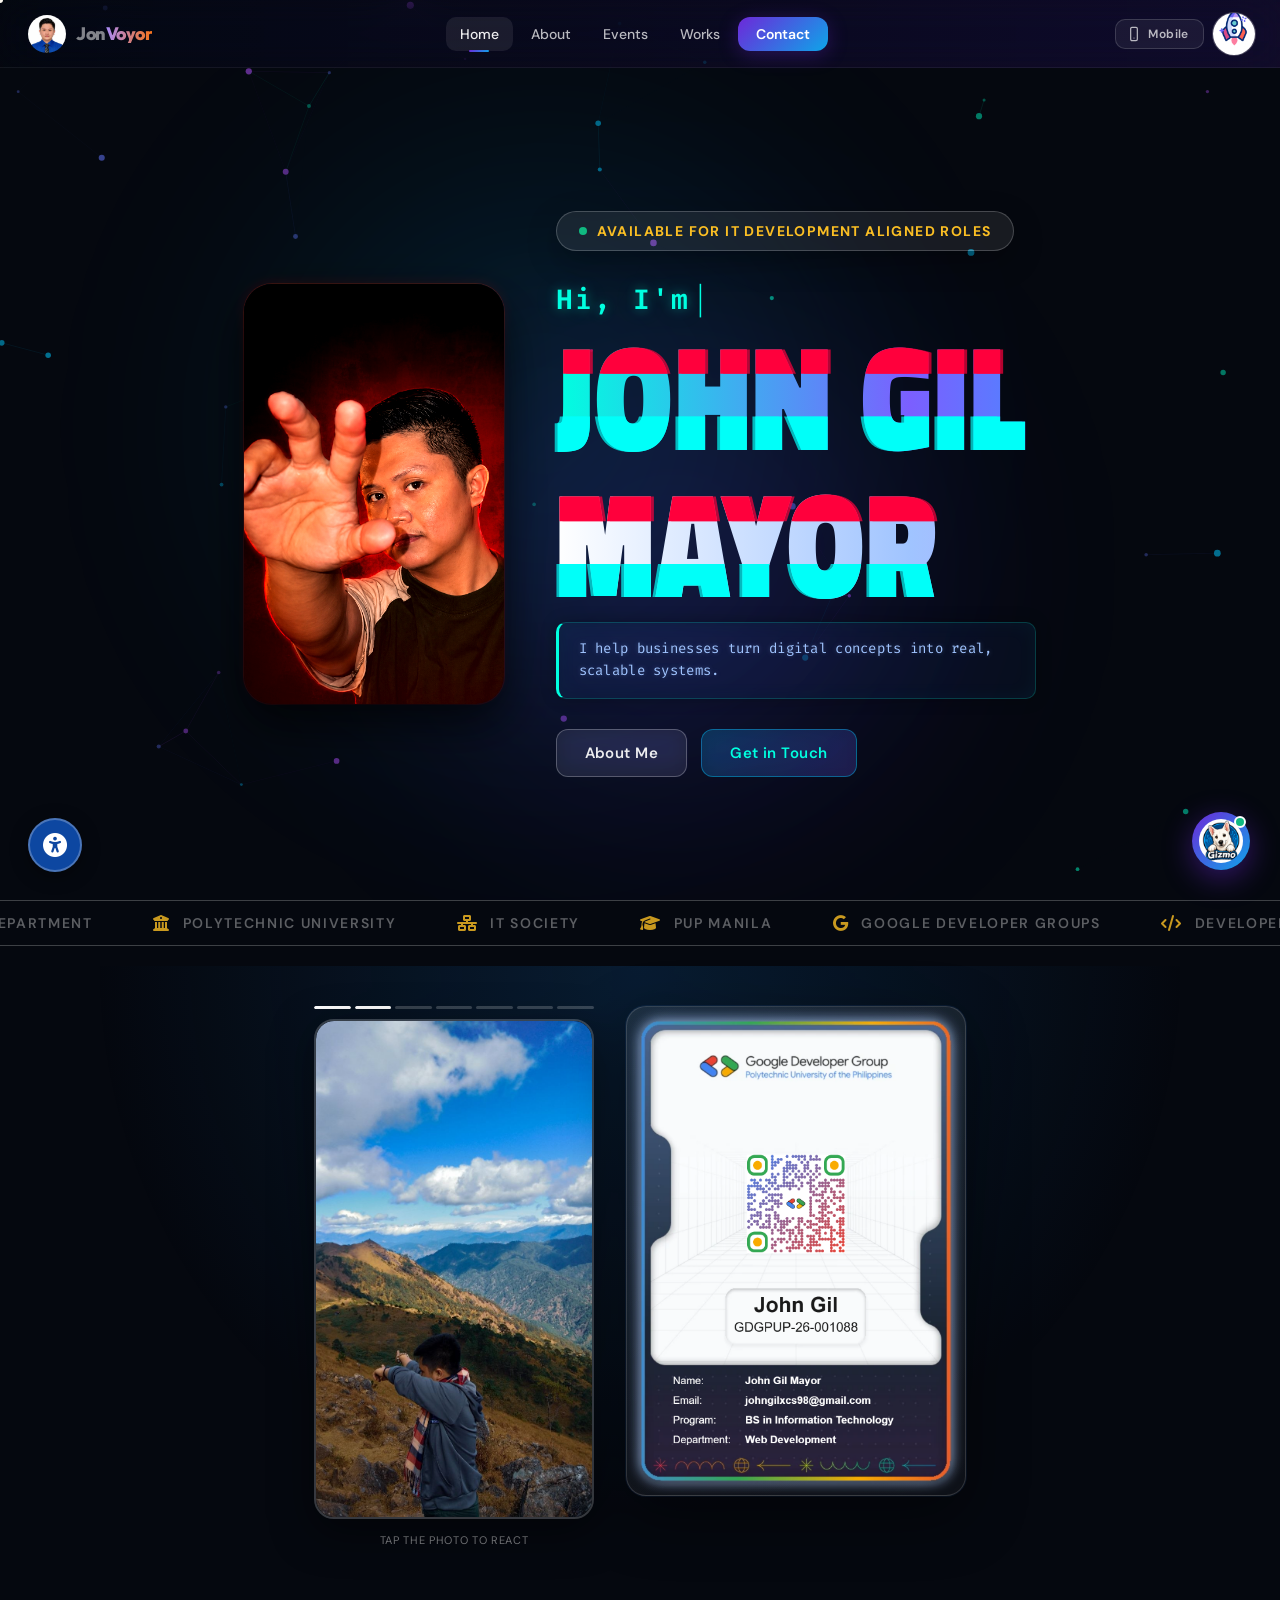
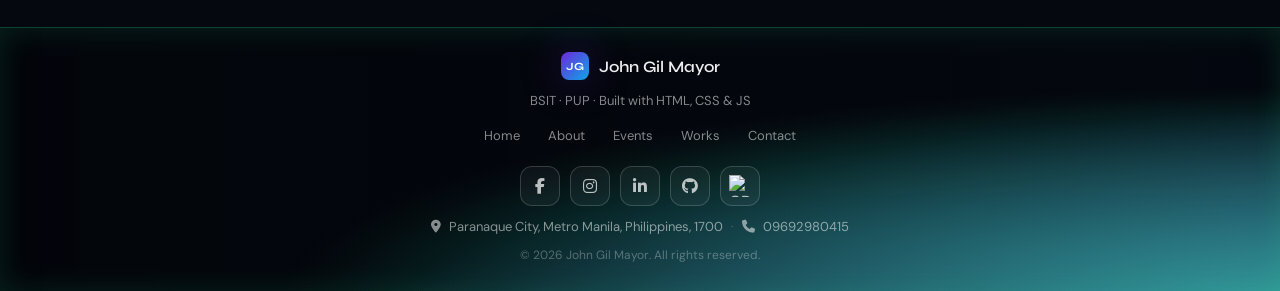
==== commit 934dea54: "update and enhancements" ====
--- a/index.html
+++ b/index.html
@@ -86,6 +86,7 @@
       <svg class="paper-plane pp3" viewBox="0 0 24 24"><path d="M2 21l21-9L2 3v7l15 2-15 2z" fill="rgba(15,29,61,0.3)" stroke="rgba(15,29,61,0.55)" stroke-width="1.2" stroke-linejoin="round"/></svg>
       <svg class="paper-plane pp4" viewBox="0 0 24 24"><path d="M2 21l21-9L2 3v7l15 2-15 2z" fill="rgba(15,29,61,0.2)" stroke="rgba(15,29,61,0.45)" stroke-width="1.2" stroke-linejoin="round"/></svg>
       <svg class="paper-plane pp5" viewBox="0 0 24 24"><path d="M2 21l21-9L2 3v7l15 2-15 2z" fill="rgba(15,29,61,0.28)" stroke="rgba(15,29,61,0.5)" stroke-width="1.2" stroke-linejoin="round"/></svg>
+      <svg class="paper-plane pp6" viewBox="0 0 24 24"><path d="M2 21l21-9L2 3v7l15 2-15 2z" fill="rgba(15,29,61,0.40)" stroke="rgba(15,29,61,0.6)" stroke-width="1.2" stroke-linejoin="round"/></svg>
     </div>
     <div class="air-intro-content">
       <svg class="air-intro-icon" viewBox="0 0 24 24" fill="none" stroke="#0f1d3d" stroke-width="1.2" stroke-linecap="round" stroke-linejoin="round">
@@ -115,8 +116,26 @@
   <!-- MOBILE DRAWER -->
   <div class="drawer-overlay" id="drawerOverlay" aria-hidden="true"></div>
   <nav class="drawer" id="drawer" aria-label="Mobile navigation">
-    <button class="drawer-close" id="drawerClose" aria-label="Close menu">✕</button>
-    <div class="drawer-brand"><span class="jv-jon">Jon</span><span class="jv-voyor">Voyor</span></div>
+    <div class="drawer-header" style="display: flex; justify-content: flex-end; align-items: center; gap: 16px; margin-bottom: 28px;">
+      <button class="mode-toggle tele-btn" id="modeToggleMobile" aria-label="Switch portfolio mode" style="margin-bottom: 0;">
+        <img src="Images/Logos/rocket.gif" alt="Dev Mode" class="tele-icon icon-dev" style="width:36px;height:36px;object-fit:cover;border-radius:50%;" />
+        <svg class="tele-icon icon-air" viewBox="0 0 24 24" fill="none" stroke="currentColor" stroke-width="1.2" stroke-linecap="round" stroke-linejoin="round" style="width:36px;height:36px;">
+          <line x1="12" y1="10" x2="12" y2="22" stroke-width="1.5" />
+          <g class="windmill-spin">
+            <path d="M12 10 L12 2 L16 6 Z" />
+            <path d="M12 10 L20 10 L16 14 Z" />
+            <path d="M12 10 L12 18 L8 14 Z" />
+            <path d="M12 10 L4 10 L8 6 Z" />
+            <circle cx="12" cy="10" r="1.5" fill="currentColor" />
+          </g>
+        </svg>
+      </button>
+      <button class="drawer-close" id="drawerClose" aria-label="Close menu" style="margin-bottom: 0;">✕</button>
+    </div>
+    <div class="drawer-brand">
+      <span class="drawer-brand-dev">John Gil's Portfolio (Dev Mode)</span>
+      <span class="drawer-brand-air">John Gil's Portfolio (Air Mode)</span>
+    </div>
     <div class="drawer-links" id="drawerLinks">
       <!-- populated by JS based on mode -->
     </div>
@@ -126,7 +145,7 @@
        NAVBAR  (shared)
   ═══════════════════════════════════════ -->
   <header class="nav" id="nav">
-    <button class="brand jonvoyor-brand" data-tab="home" aria-label="Home — JonVoyor">
+    <button class="brand jonvoyor-brand" aria-label="Home — JonVoyor">
       <div class="jv-avatar-wrap">
         <img src="Images/extracted_img_e4da1584.png" alt="John Gil Mayor" class="jv-avatar" />
         <span class="jv-avatar-ring"></span>
@@ -1002,7 +1021,6 @@
                 <img src="Images/Project Pictures/OJT ATS (1).png" alt="OJT Tracker screenshot 2" class="proj-img-clickable" />
                 <img src="Images/Project Pictures/OJT ATS (2).png" alt="OJT Tracker screenshot 3" class="proj-img-clickable" />
                 <img src="Images/Project Pictures/OJT ATS (4).png" alt="OJT Tracker screenshot 4" class="proj-img-clickable" />
-                <img src="Images/Project Pictures/OJT ATS (5).png" alt="OJT Tracker screenshot 5" class="proj-img-clickable" />
               </div>
               <div class="proj-imgs-hint"><svg viewBox="0 0 24 24" width="11" height="11" fill="none" stroke="currentColor" stroke-width="2"><path d="M15 3h6v6M9 21H3v-6M21 3l-7 7M3 21l7-7"/></svg> tap image to expand</div>
               <div class="project-top">
@@ -1059,7 +1077,7 @@
                 <a href="tel:09692980415" class="clink"><span class="clink-icon">📱</span><div><span class="clink-label">Phone</span><span class="clink-value">09692980415</span></div><span class="clink-arrow">↗</span></a>
                 <div class="clink clink-static"><span class="clink-icon">📍</span><div><span class="clink-label">Location</span><span class="clink-value">Paranaque City, Metro Manila, Philippines</span></div></div>
                 <a href="https://github.com/JGIL-22" target="_blank" rel="noopener" class="clink"><span class="clink-icon">🐙</span><div><span class="clink-label">GitHub</span><span class="clink-value">github.com/JGIL-22</span></div><span class="clink-arrow">↗</span></a>
-                <a href="https://www.linkedin.com/in/johngil-mayor22/" target="_blank" rel="noopener" class="clink"><span class="clink-icon">💼</span><div><span class="clink-label">LinkedIn</span><span class="clink-value">linkedin.com/in/johngil-mayor22/</span></div><span class="clink-arrow">↗</span></a>
+                <a href="https://www.linkedin.com/in/john-myr22/" target="_blank" rel="noopener" class="clink"><span class="clink-icon">💼</span><div><span class="clink-label">LinkedIn</span><span class="clink-value">linkedin.com/in/johngil-mayor22/</span></div><span class="clink-arrow">↗</span></a>
                 <a href="file sources/Mayor_JohnGil - Resume (ATS).pdf" download="Mayor_JohnGil - Resume (ATS).pdf" class="dev-resume-btn" aria-label="Download Resume">
                   <span class="dev-resume-icon">
                     <svg width="16" height="16" viewBox="0 0 24 24" fill="none" stroke="currentColor" stroke-width="2.2" stroke-linecap="round" stroke-linejoin="round">
@@ -1109,7 +1127,7 @@
           <a href="https://www.instagram.com/jm_voyor/" target="_blank" rel="noopener" class="social-link" aria-label="Instagram">
             <i class="fa-brands fa-instagram"></i>
           </a>
-          <a href="https://www.linkedin.com/in/johngil-mayor22/" target="_blank" rel="noopener" class="social-link" aria-label="LinkedIn">
+          <a href="https://www.linkedin.com/in/john-myr22/" target="_blank" rel="noopener" class="social-link" aria-label="LinkedIn">
             <i class="fa-brands fa-linkedin-in"></i>
           </a>
           <a href="https://github.com/JGIL-22" target="_blank" rel="noopener" class="social-link" aria-label="GitHub">
@@ -1629,7 +1647,7 @@
                 </div>
                 <div class="s-contact-row">
                   <span class="s-contact-label">LinkedIn</span>
-                  <a href="https://www.linkedin.com/in/johngil-mayor22/" target="_blank" rel="noopener" class="s-contact-val">linkedin.com/in/johngil-mayor22/</a>
+                  <a href="https://www.linkedin.com/in/john-myr22/" target="_blank" rel="noopener" class="s-contact-val">linkedin.com/in/johngil-mayor22/</a>
                 </div>
                 <div class="s-contact-row" style="margin-top: 16px; border-bottom: none;">
                   <a href="file sources/Mayor_JohnGil - Resume (ATS).pdf" target="_blank" download class="s-btn-primary full" style="justify-content: center; width: 100%; text-decoration: none;">Download Resume</a>
@@ -1673,7 +1691,7 @@
             <a href="https://www.instagram.com/jm_voyor/" target="_blank" rel="noopener" class="s-social-link" aria-label="Instagram">
               <i class="fa-brands fa-instagram"></i>
             </a>
-            <a href="https://www.linkedin.com/in/johngil-mayor22/" target="_blank" rel="noopener" class="s-social-link" aria-label="LinkedIn">
+            <a href="https://www.linkedin.com/in/john-myr22/" target="_blank" rel="noopener" class="s-social-link" aria-label="LinkedIn">
               <i class="fa-brands fa-linkedin-in"></i>
             </a>
             <a href="https://github.com/JGIL-22" target="_blank" rel="noopener" class="s-social-link" aria-label="GitHub">
--- a/css/style.css
+++ b/css/style.css
@@ -487,23 +487,7 @@
 [data-mode="air"] .jv-bar { background: #0f1d3d; }
 .jonvoyor-brand:hover .jv-bar { width: 100%; }
 
-/* Drawer brand override */
-.drawer-brand {
-  font-family: 'Outfit', sans-serif;
-  font-size: 26px;
-  font-weight: 800;
-  margin-bottom: 32px;
-  letter-spacing: -0.02em;
-}
-[data-mode="dev"] .drawer-brand .jv-jon { color: rgba(255,255,255,0.4); }
-[data-mode="dev"] .drawer-brand .jv-voyor {
-  background: linear-gradient(95deg,#a78bfa,#f97316);
-  -webkit-background-clip: text;
-  background-clip: text;
-  color: transparent;
-}
-[data-mode="air"] .drawer-brand .jv-jon { color: rgba(15,29,61,0.4); }
-[data-mode="air"] .drawer-brand .jv-voyor { color: #0f1d3d; }
+/* Removed legacy drawer brand override */
 
 /* Dev nav */
 .dev-nav  { display: flex; align-items: center; gap: 4px; }
@@ -548,7 +532,26 @@
 .drawer-close { align-self: flex-end; width: 36px; height: 36px; border-radius: 10px; font-size: 14px; margin-bottom: 28px; cursor: pointer; border: 1px solid rgba(128,128,128,.2); }
 [data-mode="dev"] .drawer-close { background: rgba(255,255,255,.06); color: rgba(255,255,255,.9); }
 [data-mode="air"] .drawer-close { background: rgba(10,25,60,.06); color: #0f1d3d; }
-.drawer-brand { font-family: 'Syne', sans-serif; font-size: 28px; font-weight: 800; background: var(--grad); -webkit-background-clip: text; background-clip: text; color: transparent; margin-bottom: 32px; }
+/* Updated Drawer Brand */
+.drawer-brand {
+  font-family: 'Outfit', sans-serif;
+  font-size: 18px;
+  font-style: italic;
+  font-weight: 600;
+  margin-bottom: 32px;
+  line-height: 1.4;
+  letter-spacing: 0.02em;
+}
+[data-mode="dev"] .drawer-brand-dev {
+  display: block;
+  background: linear-gradient(95deg,#a78bfa,#f97316);
+  -webkit-background-clip: text;
+  background-clip: text;
+  color: transparent;
+}
+[data-mode="dev"] .drawer-brand-air { display: none; }
+[data-mode="air"] .drawer-brand-dev { display: none; }
+[data-mode="air"] .drawer-brand-air { display: block; color: #0f1d3d; }
 .drawer-links { display: flex; flex-direction: column; gap: 6px; }
 .drawer-link { padding: 14px 16px; border-radius: var(--rsm); font-size: 16px; font-weight: 500; text-align: left; cursor: pointer; transition: background .2s ease, color .2s ease; }
 [data-mode="dev"] .drawer-link { color: rgba(255,255,255,.72); }
@@ -1014,10 +1017,10 @@
 
 /* Air Hero */
 .s-hero-section { background: #eceae4; padding: 0; }
-.s-hero { min-height: calc(100vh - var(--nav-h)); display: grid; grid-template-columns: 1.2fr .8fr; gap: 48px; align-items: center; padding: 60px 0; }
-.s-eyebrow { font-size: 12px; font-weight: 600; letter-spacing: .12em; text-transform: uppercase; color: #3d5a8a; margin-bottom: 16px; }
+.s-hero { min-height: calc(100vh - var(--nav-h)); display: grid; grid-template-columns: 1.2fr .8fr; gap: 50px; align-items: center; padding: 60px 0; }
+.s-eyebrow { font-size: 15px; font-weight: 600; letter-spacing: .10em; text-transform: uppercase; color: #3d5a8a; margin-bottom: 10px; }
 .s-name { font-family: 'Lora', serif; font-size: clamp(36px,5vw,58px); font-weight: 600; color: #0f1d3d; line-height: 1.08; letter-spacing: -.02em; margin-bottom: 14px; }
-.s-tagline { font-size: 16px; color: #3d5280; font-weight: 500; margin-bottom: 22px; }
+.s-tagline { font-size: 12px; color: #3d5280; font-weight: 500; margin-bottom: 22px; }
 .s-intro { font-size: 15px; line-height: 1.75; color: #4a5570; max-width: 520px; margin-bottom: 32px; }
 .s-hero-actions { display: flex; gap: 14px; flex-wrap: wrap; }
 
@@ -1474,8 +1477,7 @@
   .skills-grid { grid-template-columns: 1fr; }
   .contact-grid { grid-template-columns: 1fr; }
   .event-photos { grid-template-columns: 1fr 1fr; }
-  .s-hero { grid-template-columns: 1fr; }
-  .s-hero-card { display: none; }
+  .s-hero { grid-template-columns: 1fr; gap: 40px; }
   .s-about-grid { grid-template-columns: 1fr; }
   .s-skills-cols { grid-template-columns: 1fr; }
   .s-contact-grid { grid-template-columns: 1fr; }
@@ -2148,7 +2150,7 @@
 .gdg-bottom-banner { position: relative; width: 100%; padding: 40px 20px 80px; display: flex; justify-content: center; align-items: flex-start; gap: 32px; background: radial-gradient(ellipse at top, rgba(13, 59, 102, 0.4) 0%, transparent 60%); z-index: 2; margin-top: 20px; flex-wrap: wrap; }
 
 @media (max-width: 980px) {
-  .hero-impact-inner { flex-direction: column; justify-content: center; text-align: center; gap: 32px; }
+  .hero-impact-inner { flex-direction: column-reverse; justify-content: center; text-align: center; gap: 32px; }
   .hero-impact-content { align-items: center; text-align: center; }
   .impact-title-group { align-items: center; }
   .impact-name { font-size: clamp(50px, 12vw, 100px); transform: scaleY(1.2); transform-origin: center; text-align: center; }
@@ -3777,7 +3779,7 @@
 html.mobile-preview .hero-inner { grid-template-columns: 1fr !important; }
 html.mobile-preview .hero-right { display: none !important; }
 html.mobile-preview .hero-impact-inner {
-  flex-direction: column !important;
+  flex-direction: column-reverse !important;
   text-align: center !important;
   gap: 20px !important;
 }
@@ -3840,8 +3842,7 @@
 html.mobile-preview .project-card.featured { grid-column: auto !important; }
 
 /* Air Mode grids in mobile preview */
-html.mobile-preview .s-hero { grid-template-columns: 1fr !important; }
-html.mobile-preview .s-hero-card { display: none !important; }
+html.mobile-preview .s-hero { grid-template-columns: 1fr !important; gap: 32px !important; }
 html.mobile-preview .s-about-grid { grid-template-columns: 1fr !important; }
 html.mobile-preview .s-skills-cols { grid-template-columns: 1fr !important; }
 html.mobile-preview .s-contact-grid { grid-template-columns: 1fr !important; }
